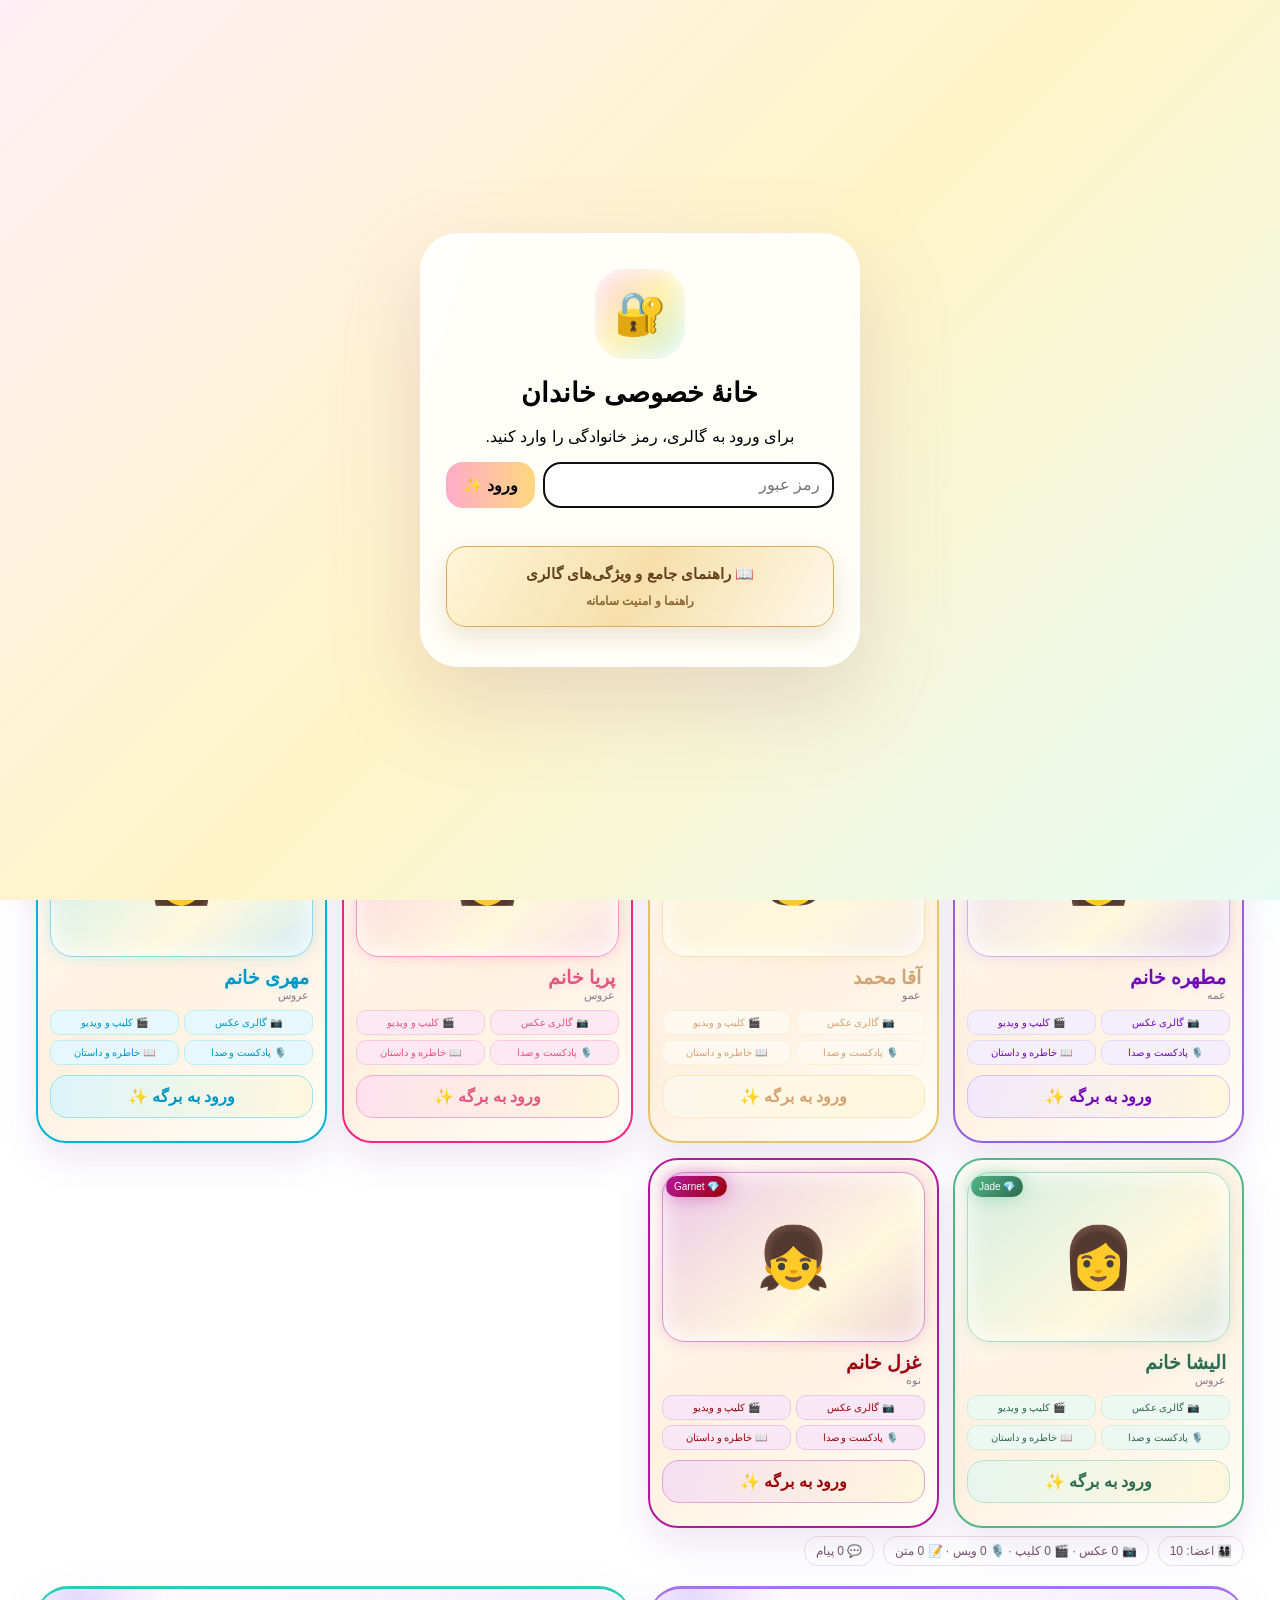
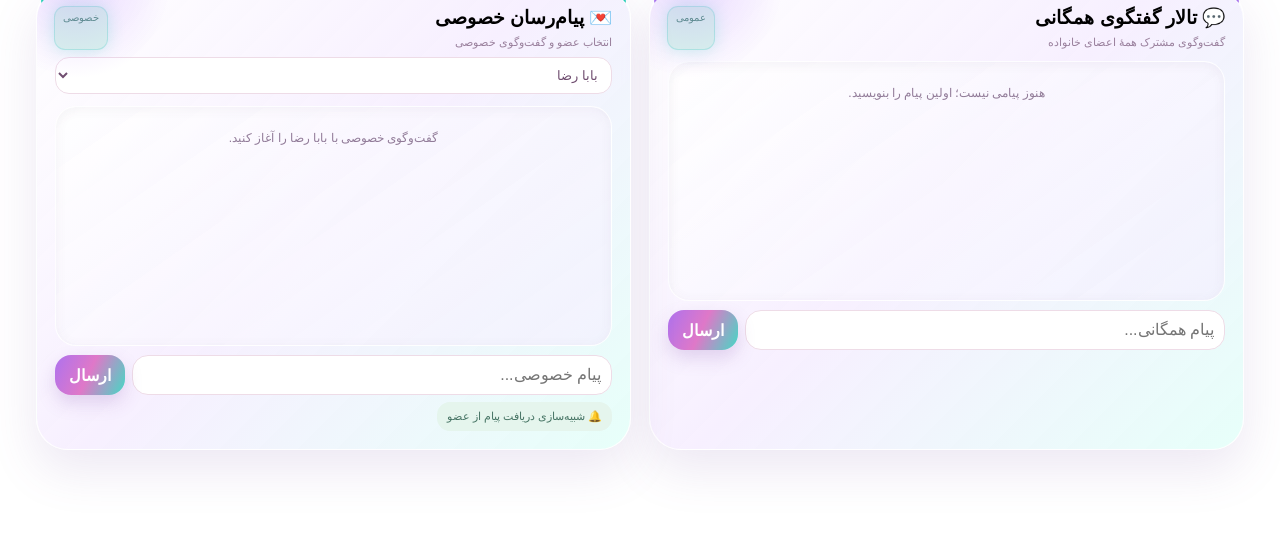
==== index.html @ 1dd9f1e8 "Add files via upload" ====
<!doctype html><html lang="fa" dir="rtl"><head><meta charset="utf-8"><meta name="viewport" content="width=device-width,initial-scale=1"><title>گالری خاندان رضائی و وابستگان | Rezaei Family & Affiliates Gallery</title><style>
:root{--ink:#563c62;--muted:#927c99;--shadow:0 22px 60px #a86c9428}*{box-sizing:border-box}body{margin:0;font-family:Estedad,sans-serif;color:var(--ink);background:radial-gradient(circle at 8% 15%,#ffe1ee,transparent 23%),radial-gradient(circle at 92% 15%,#fff0ac,transparent 22%),radial-gradient(circle at 70% 90%,#d4f6e9,transparent 25%),#fffaf3}button,input,textarea{font:inherit}button{cursor:pointer;border:0}.hidden{display:none!important}.glass{position:relative;overflow:hidden}.glass:after{content:"";position:absolute;top:-100%;left:-35%;width:30%;height:300%;background:linear-gradient(100deg,transparent,#ffffffcc,transparent);transform:rotate(18deg);animation:sweep 6s infinite;pointer-events:none}@keyframes sweep{0%,58%{left:-45%}76%,100%{left:130%}}
#login{position:fixed;inset:0;z-index:99;display:grid;place-items:center;padding:20px;background:linear-gradient(135deg,#fff0f7,#fff4c7,#e8fbf4)}.login{width:min(440px,100%);background:#ffffffdf;border:2px solid #fff;border-radius:38px;padding:34px 24px;text-align:center;box-shadow:0 35px 90px #99608335}.lock{width:90px;height:90px;margin:auto;border-radius:30px;display:grid;place-items:center;font-size:42px;background:linear-gradient(135deg,#ffd0e4,#fff0a9,#c7f0df);box-shadow:inset 0 0 28px #fff}.login h1{font-size:27px}.pass{display:flex;gap:8px}.pass input{flex:1;min-width:0;border:2px solid #f0dce8;border-radius:17px;padding:12px}.pass button{border-radius:17px;padding:12px 17px;background:linear-gradient(90deg,#ffabc9,#ffd77e);font-weight:800}.err{height:20px;color:#c86e92;font-size:12px}
header{position:sticky;top:0;z-index:50;background:#ffffffdf;backdrop-filter:blur(18px);box-shadow:0 10px 35px #a56a8e18}.head{min-height:142px;max-width:1240px;margin:auto;padding:10px 16px;display:flex;align-items:center;justify-content:center;gap:14px;position:relative}.head .tools{position:absolute;right:16px}.head .logo{position:absolute;left:50%;transform:translateX(-50%);top:8px}.head .title{padding-top:112px;text-align:center;line-height:1.35}.head .grow{display:none}.logo{width:108px;height:108px;flex:none;border-radius:50%;overflow:hidden;border:4px solid #e1aa40;background:#fff;box-shadow:0 10px 28px #9c662e3a}.logo img{width:100%;height:100%;object-fit:cover}.title{font-weight:900;font-size:clamp(17px,3vw,28px);background:linear-gradient(90deg,#9b641d,#d9a53b,#825425);-webkit-background-clip:text;color:transparent}.grow{flex:1}.tools{display:flex;gap:7px;align-items:center}.tool,.theme{background:#fff;border:1px solid #f0e1e9;color:#715174;border-radius:15px;padding:8px 11px;box-shadow:0 7px 16px #a36c8e18}.bell{position:relative}.dot{position:absolute;top:-4px;right:-4px;width:15px;height:15px;border-radius:50%;background:#ff5c91;border:2px solid #fff;box-shadow:0 0 14px #ff5c91}.pulse{animation:pulse 1.4s infinite}@keyframes pulse{50%{transform:scale(1.3)}}.themes{max-width:1240px;margin:auto;padding:7px 16px 10px;display:flex;gap:7px;overflow:auto;white-space:nowrap}.theme.active{outline:2px solid #edc667;background:#fff7d8}
.hero{padding:28px 16px 20px;min-height:450px;background:radial-gradient(circle at 10% 30%,#ffddec,transparent 28%),radial-gradient(circle at 90% 20%,#fff1af,transparent 28%),radial-gradient(circle at 70% 90%,#d1f5e8,transparent 30%)}.hero-in{max-width:1180px;margin:auto;display:grid;grid-template-columns:1fr 1fr;gap:28px;align-items:center}.hero h2{font-size:clamp(38px,6vw,70px);line-height:1.05;margin:12px 0}.grad{background:linear-gradient(90deg,#bd668f,#d79b3d,#58a98f);-webkit-background-clip:text;color:transparent}.hero p{line-height:2;color:#806b85}.art{height:320px;border:2px solid #fff;border-radius:40px;background:linear-gradient(135deg,#ffd1e3,#fff0aa,#c7f1e0);box-shadow:var(--shadow);position:relative;overflow:hidden}.orb{position:absolute;border-radius:50%;display:grid;place-items:center;background:#ffffffb8;box-shadow:inset 0 0 30px #fff,0 20px 40px #a26e9322;font-size:44px}.a{width:150px;height:150px;right:40px;top:28px}.b{width:105px;height:105px;left:48px;bottom:35px}.c{width:82px;height:82px;left:150px;top:125px}.d{width:62px;height:62px;right:200px;bottom:40px}.note{position:absolute;bottom:15px;right:15px;left:15px;background:#ffffffbf;padding:12px;border-radius:18px;font-size:12px}.ticker{overflow:hidden;background:#fff;border-block:1px solid #fff;padding:10px}.track{width:max-content;display:flex;gap:28px;animation:marquee 28s linear infinite}.track span{white-space:nowrap;font-size:12px;font-weight:800;color:#755677}@keyframes marquee{to{transform:translateX(-50%)}}
.wrap{max-width:1240px;margin:auto;padding:24px 16px 90px}.section{display:flex;justify-content:space-between;align-items:end;margin:5px 0 16px}.section h2{margin:0}.section small{color:var(--muted)}.grid{display:grid;grid-template-columns:repeat(4,1fr);gap:15px}.card{position:relative;background:var(--bg);border:2px solid #fff;border-radius:30px;padding:12px;box-shadow:var(--shadow);transition:.3s;min-height:310px;overflow:hidden}.card:hover{transform:translateY(-7px)}.photo{height:170px;border-radius:23px;overflow:hidden;display:grid;place-items:center;font-size:60px;background:#fff9;box-shadow:inset 0 0 28px #fff}.photo img{width:100%;height:100%;object-fit:cover}.card h3{margin:10px 4px 0}.role{font-size:11px;color:#8c7391;margin:0 4px}.enter{width:100%;margin-top:10px;padding:11px;border-radius:17px;background:#fff;color:#654a68;font-weight:900}.new{position:absolute;top:16px;left:16px;background:#fff;padding:5px 8px;border-radius:12px;font-size:10px;color:#a55c80}.new i{display:inline-block;width:8px;height:8px;border-radius:50%;background:#ff5c91;box-shadow:0 0 10px #ff5c91}.count{position:absolute;top:16px;right:16px;background:#fff0f6;padding:4px 7px;border-radius:11px;font-size:10px;color:#aa6486}
.page{display:grid;grid-template-columns:1.25fr .75fr;gap:17px;margin-top:25px}.panel{background:#fff;border:2px solid #fff;border-radius:32px;padding:18px;box-shadow:var(--shadow)}.profile{display:flex;align-items:center;gap:14px;padding:10px;border-radius:24px;background:linear-gradient(90deg,#fff3f9,#fffdf2,#f0fff9)}.avatar{width:95px;height:95px;border-radius:28px;overflow:hidden;display:grid;place-items:center;font-size:43px;background:linear-gradient(135deg,#ffd5e6,#fff0aa,#c6f0e0)}.avatar img{width:100%;height:100%;object-fit:cover}.profile h2{margin:0}.profile p{margin:4px 0;color:var(--muted);font-size:12px}.mods{display:grid;grid-template-columns:repeat(4,1fr);gap:9px;margin:15px 0}.mod{position:relative;padding:14px 7px;border-radius:19px;background:#fff7fb;border:1px solid #f2e0e9;color:#704e70}.mod .on{position:absolute;top:6px;right:6px;width:8px;height:8px;border-radius:50%;background:#ff5c91;box-shadow:0 0 10px #ff5c91}textarea{width:100%;min-height:100px;border:2px solid #f0dce7;border-radius:19px;padding:12px;resize:vertical}.publish{margin-top:8px;padding:12px 17px;border-radius:17px;background:linear-gradient(90deg,#a9e8d5,#a8d7ff);font-weight:900;color:#435765}.chat{background:linear-gradient(145deg,#fff4fa,#fffdf1,#effff8)}.chat-top{display:flex;justify-content:space-between}.private{font-size:10px;background:#d9f6eb;color:#4b8d79;padding:5px 8px;border-radius:10px}.chatlog{height:300px;overflow:auto;background:#ffffff9e;border-radius:21px;margin-top:12px;padding:10px}.bubble{max-width:86%;padding:9px 12px;border-radius:17px;margin:7px 0;font-size:12px}.in{margin-left:auto;background:#e7ddff}.out{margin-right:auto;background:#ffe0ec}.chatbar{display:flex;gap:7px;margin-top:9px}.chatbar input{flex:1;min-width:0;border:1px solid #eedce7;border-radius:16px;padding:10px}.chatbar button{padding:10px 14px;border-radius:16px;background:#ffd887}.top{position:fixed;bottom:20px;left:18px;z-index:70;width:50px;height:50px;border-radius:50%;background:linear-gradient(135deg,#fff,#ffd887);box-shadow:0 12px 30px #9c668b2b;color:#76506e;font-size:22px}.notices{position:fixed;top:100px;left:18px;width:min(360px,calc(100% - 36px));background:#fff;border:2px solid #fff;border-radius:25px;box-shadow:0 25px 60px #8f5d842b;padding:15px;z-index:80;display:none}.notices.show{display:block}.notice{padding:10px;border-radius:15px;background:#fff5fa;margin:7px 0;font-size:12px}

.en-title{display:block;font-size:13px;direction:ltr;letter-spacing:.3px;color:#9a6b36}.ticker{background:linear-gradient(90deg,#fff4f7,#fff9df,#effbf6);padding:12px}.track{animation:marquee 32s linear infinite}.track:hover{animation-play-state:paused}.ticker-item{color:#745170!important}.grid .card{animation-duration:.95s;animation-fill-mode:both;animation-timing-function:cubic-bezier(.2,.8,.2,1)}
@keyframes fromTL{from{opacity:0;transform:translate(-70vw,-65vh) scale(.7)}to{opacity:1;transform:translate(0,0) scale(1)}}@keyframes fromTR{from{opacity:0;transform:translate(70vw,-65vh) scale(.7)}to{opacity:1;transform:translate(0,0) scale(1)}}@keyframes fromBL{from{opacity:0;transform:translate(-70vw,65vh) scale(.7)}to{opacity:1;transform:translate(0,0) scale(1)}}@keyframes fromBR{from{opacity:0;transform:translate(70vw,65vh) scale(.7)}to{opacity:1;transform:translate(0,0) scale(1)}}
.fly-tl{animation-name:fromTL}.fly-tr{animation-name:fromTR}.fly-bl{animation-name:fromBL}.fly-br{animation-name:fromBR}
.stats{display:flex;gap:9px;flex-wrap:wrap;margin:8px 0 16px}.stat{background:#fff;border:1px solid #f1dce8;border-radius:14px;padding:7px 11px;font-size:12px;color:#76516c}.chat-stack{display:grid;grid-template-columns:1fr 1fr;gap:16px;margin-top:24px}.chatlog{height:240px}.chat-title{margin:0 0 7px}.select-member{width:100%;border:1px solid #eedce7;border-radius:14px;padding:9px;background:white;color:#704e70;margin-top:8px}.badge{position:absolute;top:13px;left:13px;min-width:24px;padding:4px 7px;border-radius:20px;background:#df5790;color:white;font-size:11px;font-weight:900;box-shadow:0 4px 12px #bd568844}.receive{margin-top:7px;background:#e5f5ed;color:#477565;border-radius:13px;padding:8px 10px;font-size:11px}.chat-actions{display:flex;gap:6px;flex-wrap:wrap}.empty{font-size:12px;color:#927c99;text-align:center;padding:14px}
@media(max-width:650px){.head{min-height:128px}.head .logo{width:76px;height:76px;top:6px}.head .title{padding-top:80px;font-size:15px}.head .tools{right:6px;top:7px;display:grid;gap:4px}.head .tools .tool{padding:5px 7px}.chat-stack{grid-template-columns:1fr}}

@media(max-width:950px){.grid{grid-template-columns:repeat(3,1fr)}.hero-in,.page{grid-template-columns:1fr}}@media(max-width:650px){.logo{width:58px;height:58px}.title{font-size:16px}.tools .tool{font-size:11px;padding:7px 8px}.grid{grid-template-columns:repeat(2,1fr);gap:10px}.card{min-height:270px}.photo{height:135px}.mods{grid-template-columns:repeat(2,1fr)}.hero{min-height:590px}.art{height:235px}.a{width:120px;height:120px}.b{width:85px;height:85px}.c{width:65px;height:65px;left:110px}.d{right:125px}}

/* Final jewel treatment: bright warm surfaces and distinct luminous gem edges */
body{background:radial-gradient(ellipse at 12% 8%,#ffe0d2 0,transparent 30%),radial-gradient(ellipse at 87% 13%,#fff0b8 0,transparent 27%),radial-gradient(ellipse at 60% 90%,#d9f7e8 0,transparent 32%),#fffaf0;color:#493c43}
.site-header{position:relative;background:#fffaf0ed;backdrop-filter:blur(12px);box-shadow:0 8px 28px #b77d5520}.head{min-height:190px;display:flex;flex-direction:column;gap:4px;padding:12px 10px 8px}.head .logo{position:static;transform:none;width:112px;height:112px;border-color:#e9bf65;box-shadow:0 0 0 5px #fff7df,0 0 28px #dfa8446b}.head .title{padding:0;text-align:center;font-size:clamp(20px,3.3vw,32px);line-height:1.3}.toolbar{display:flex;justify-content:center;gap:8px;flex-wrap:wrap;padding:8px 12px 13px;border-top:1px solid #f5e5c9}.toolbar .tool{background:#fff;border-color:#eed9b6;color:#654d3b}.ticker{position:relative;z-index:1;background:linear-gradient(90deg,#fff1d6,#fff8e8,#ffefd7);border-block-color:#f2cf83}.track span{color:#835727!important}.card{--jewel:#e63946;--jewel2:#c1121f;border:2px solid var(--jewel);background:linear-gradient(145deg,#fffdf8eF,#fff1df 52%,#fffdf8);box-shadow:0 0 0 2px color-mix(in srgb,var(--jewel) 25%,white),0 10px 28px color-mix(in srgb,var(--jewel) 32%,transparent),inset 0 0 24px color-mix(in srgb,var(--jewel) 13%,white);}
.card:hover{box-shadow:0 0 0 3px color-mix(in srgb,var(--jewel) 30%,white),0 14px 38px color-mix(in srgb,var(--jewel) 48%,transparent)}.card h3{color:var(--jewel2);text-shadow:0 1px 8px color-mix(in srgb,var(--jewel) 22%,white)}.new{background:linear-gradient(130deg,var(--jewel),var(--jewel2));color:white;box-shadow:0 0 18px color-mix(in srgb,var(--jewel) 45%,transparent)}.count{color:var(--jewel2);border:1px solid var(--jewel)}.photo{border:1px solid color-mix(in srgb,var(--jewel) 48%,white);background:linear-gradient(140deg,color-mix(in srgb,var(--jewel) 24%,white),#fff8dc 65%,color-mix(in srgb,var(--jewel2) 18%,white));box-shadow:inset 0 0 24px #fff,0 0 15px color-mix(in srgb,var(--jewel) 20%,transparent)}.enter{background:linear-gradient(100deg,color-mix(in srgb,var(--jewel) 14%,white),#fff7dc);color:var(--jewel2);border:1px solid color-mix(in srgb,var(--jewel) 40%,white)}.card-sections{display:grid;grid-template-columns:1fr 1fr;gap:5px;margin-top:8px}.card-sections span{font-size:10px;text-align:center;padding:6px 3px;border-radius:10px;background:color-mix(in srgb,var(--jewel) 10%,white);color:var(--jewel2);border:1px solid color-mix(in srgb,var(--jewel) 25%,white)}.card{min-height:370px}.night{background:radial-gradient(circle at 15% 8%,#51404a,transparent 30%),radial-gradient(circle at 85% 10%,#53452f,transparent 28%),#45373d;color:#fff4df}.night .site-header,.night .panel{background:#645452;color:#fff4df}.night .ticker{background:#594841}.night .hero{filter:saturate(.9)}.night .card{background:linear-gradient(140deg,color-mix(in srgb,var(--jewel) 20%,#735d50),#77644f);color:#fff5dc}.night .role{color:#f3dfc5}.night .toolbar .tool{background:#716057;color:#fff4df}.chat-stack .chat{min-width:0}.toolbar button{white-space:nowrap}
@media(max-width:650px){.head{min-height:0}.head .logo{width:88px;height:88px}.toolbar{gap:5px}.toolbar .tool{font-size:11px;padding:7px}.card{min-height:350px}.card-sections span{font-size:9px}}

/* Accessible, responsive glassmorphism dialogs */
.modal-back{position:fixed;inset:0;z-index:99999;display:none;align-items:center;justify-content:center;padding:clamp(12px,3vw,28px);overflow-y:auto;background:rgba(0,0,0,.65);backdrop-filter:blur(8px);-webkit-backdrop-filter:blur(8px)}
.modal-back.open{display:flex}
.modal-card,.story-card{position:relative;width:min(620px,100%);max-height:min(90vh,900px);overflow:auto;border:1px solid rgba(255,255,255,.72);border-radius:28px;padding:clamp(22px,4vw,38px);color:#563c62;background:linear-gradient(145deg,rgba(255,255,255,.94),rgba(255,246,250,.86));box-shadow:0 30px 90px rgba(30,12,35,.38),inset 0 1px 0 rgba(255,255,255,.85);backdrop-filter:blur(22px);-webkit-backdrop-filter:blur(22px)}
.modal-card h2{text-align:center;margin:0 34px 16px;font-size:clamp(20px,4vw,27px)}
.story-card{width:min(850px,100%);line-height:2.05;font-size:clamp(14px,2vw,17px);scrollbar-width:thin;scrollbar-color:#d7b4cb transparent}
.story-card h3{margin:24px 0 8px;color:#854a78;font-size:clamp(18px,3vw,23px)}
.story-card p{margin:10px 0;text-align:justify}
.story-glow{margin:0 32px 6px;text-align:center;font-size:clamp(23px,5vw,36px);font-weight:900;color:#8b4b7c;text-shadow:0 4px 22px rgba(197,128,177,.35)}
.story-sub{text-align:center;color:#927c99;font-size:13px;margin-bottom:14px}
.story-divider{border:0;border-top:1px solid rgba(139,75,124,.2);margin:18px 0}
.xbtn{position:absolute;top:14px;inset-inline-end:14px;width:38px;height:38px;border-radius:50%;color:#704d68;background:rgba(255,255,255,.8);box-shadow:0 4px 14px #563c6220;font-size:20px}
.mrow{display:grid;gap:6px;margin:12px 0}.mrow label{font-size:13px;color:#765b76}.mrow input{width:100%;padding:12px 14px;border:1px solid #e4ccdf;border-radius:14px;background:#ffffffc9;color:#563c62;outline:none}.mrow input:focus{border-color:#bb79aa;box-shadow:0 0 0 3px #bb79aa25}
.merr{min-height:20px;color:#b12855;text-align:center;font-size:13px}.mbtn{width:100%;padding:12px 18px;border-radius:14px;color:white;background:linear-gradient(100deg,#a65e91,#714f83);box-shadow:0 8px 22px #714f8333}
.night .modal-card,.night .story-card{color:#fff3df;background:linear-gradient(145deg,rgba(67,52,66,.97),rgba(48,42,50,.95));border-color:#ffffff30}.night .story-card h3,.night .story-glow{color:#f0bfdc}.night .story-sub,.night .mrow label{color:#e0c9df}.night .mrow input{color:#fff;background:#ffffff14;border-color:#ffffff40}
@media(max-width:600px){.modal-back{padding:10px;align-items:center}.modal-card,.story-card{max-height:94dvh;border-radius:22px;padding:22px 17px}.story-card{line-height:1.9}.story-card p{text-align:start}.xbtn{top:10px;inset-inline-end:10px}}
\n/* Royal Aurora glass & motion upgrade */
:root{--royal-ink:#302451;--aurora-violet:#8c52ec;--aurora-teal:#20d7bd;--aurora-pink:#ed70ca}
body{color:var(--royal-ink);background:radial-gradient(ellipse at 8% 18%,#f4d9ffb8,transparent 32%),radial-gradient(ellipse at 91% 13%,#b9fff3a1,transparent 31%),radial-gradient(ellipse at 70% 88%,#ffc9e873,transparent 34%),linear-gradient(135deg,#fffaff,#f7fbff 48%,#fff8f5);background-attachment:fixed}
body:before,body:after{content:"";position:fixed;z-index:-1;pointer-events:none;width:38vw;height:38vw;border-radius:50%;filter:blur(80px);opacity:.28;animation:auroraDrift 18s ease-in-out infinite alternate}
body:before{top:8vh;left:-13vw;background:radial-gradient(circle,#bc75ff,transparent 67%)}body:after{right:-12vw;bottom:3vh;background:radial-gradient(circle,#27e5cd,transparent 67%);animation-delay:-8s}
@keyframes auroraDrift{to{transform:translate(7vw,5vh) scale(1.17)}}
.glass,.panel,.card,.login{backdrop-filter:blur(18px) saturate(1.3);-webkit-backdrop-filter:blur(18px) saturate(1.3)}
.card{transform-style:preserve-3d;transition:transform .38s cubic-bezier(.2,.8,.2,1),box-shadow .38s,border-color .38s;box-shadow:0 16px 36px #724d9922,inset 0 1px #ffffffcc}
.card:after{content:"";position:absolute;inset:-80% -55%;background:linear-gradient(110deg,transparent 43%,#ffffff9c 50%,transparent 57%);transform:translateX(-70%) rotate(8deg);transition:transform .8s;pointer-events:none}
.card:hover{transform:perspective(900px) rotateX(2deg) rotateY(-2deg) translateY(-10px) scale(1.015);box-shadow:0 27px 50px #7545aa36;border-color:#ffffff}
.card:hover:after{transform:translateX(65%) rotate(8deg)}
.enter,.tool,.chatbar button,.publish,.close-page{position:relative;overflow:hidden;transition:transform .22s ease,box-shadow .22s,filter .22s}
.enter:hover,.tool:hover,.chatbar button:hover,.publish:hover,.close-page:hover{transform:translateY(-2px) scale(1.025);filter:saturate(1.2);box-shadow:0 10px 24px #8758c43a}
.chat-stack{display:grid;grid-template-columns:1fr 1fr;gap:18px;align-items:stretch;margin-top:20px}
.chat{position:relative;overflow:hidden;border:1px solid #ffffffdd;background:linear-gradient(135deg,#ffffffc9,#f4eaffbb 48%,#e0fff8c9);box-shadow:0 20px 48px #7650a322,inset 0 1px 0 #fff}
.chat:before{content:"";position:absolute;width:190px;height:190px;top:-100px;inset-inline-end:-55px;border-radius:50%;background:radial-gradient(circle,#b37aff4a,transparent 70%);pointer-events:none}
.chat-stack>section.chat{border-top:3px solid #a772ed}.chat-stack>aside.chat{border-top:3px solid #26cdb7}
.private{box-shadow:0 0 0 1px #62dbc06b,0 0 17px #35d5b751;animation:onlinePulse 2.5s ease-in-out infinite}
@keyframes onlinePulse{50%{box-shadow:0 0 0 5px #62dbc025,0 0 22px #35d5b782}}
.bubble{position:relative;border:1px solid #ffffffd9;box-shadow:0 7px 17px #45315e17,inset 0 1px #ffffffb5;animation:bubbleIn .48s cubic-bezier(.18,.89,.32,1.28) both;line-height:1.8}
.bubble.in{background:linear-gradient(135deg,#ede4ff,#dbfbf4);border-color:#9a76de62}.bubble.out{background:linear-gradient(135deg,#ffe2f1,#f2e8ff);border-color:#d66bb44f}
@keyframes bubbleIn{0%{opacity:0;transform:translateY(12px) scale(.88)}75%{opacity:1;transform:translateY(-2px) scale(1.025)}100%{transform:translateY(0) scale(1)}}
.chatbar button{background:linear-gradient(115deg,#ae72ee,#df78c8 48%,#43d9c4);color:#fff;font-weight:800;box-shadow:0 8px 18px #8650ae36}
.chatbar button:after,.publish:after,.close-page:after{content:"";position:absolute;inset:-60% auto -60% -45%;width:35%;transform:rotate(20deg);background:linear-gradient(90deg,transparent,#ffffffa8,transparent);transition:left .65s}
.chatbar button:hover:after,.publish:hover:after,.close-page:hover:after{left:130%}
.chatlog{border:1px solid #ffffffd9;box-shadow:inset 0 2px 12px #674a7410;background:linear-gradient(145deg,#ffffffc7,#f4f0ffb8)}
.page{scroll-margin-top:175px}.page.hidden{display:none!important}.page-enter{animation:pageFloat .78s cubic-bezier(.17,.84,.28,1.18) both}
@keyframes pageFloat{from{opacity:0;transform:translateY(42px) scale(.965);filter:blur(7px)}to{opacity:1;transform:translateY(0) scale(1);filter:blur(0)}}
.profile-panel{grid-column:1/-1;position:relative;padding-top:62px;background:linear-gradient(135deg,#ffffffdf,#f5eaffd9 53%,#e5fff8df);border:1px solid #fff;box-shadow:0 28px 70px #6b4c9626}
.close-page{position:absolute;top:15px;inset-inline-start:16px;padding:10px 17px;border-radius:16px;background:linear-gradient(110deg,#9c65e6,#d86fbd,#31cbb9);color:#fff;font-weight:900;box-shadow:0 8px 22px #8150b636}
.site-header{background:#ffffffd9;border-bottom:1px solid #ffffff}
@media(max-width:760px){.chat-stack{grid-template-columns:1fr}.grid{grid-template-columns:repeat(2,1fr)}}
@media(max-width:480px){.profile-panel{padding:58px 12px 14px}.close-page{top:10px;inset-inline-start:10px}.card{min-height:285px}.photo{height:145px}}
@media(prefers-reduced-motion:reduce){*,*:before,*:after{scroll-behavior:auto!important;animation-duration:.01ms!important;animation-iteration-count:1!important;transition-duration:.01ms!important}}

/* v5: pre-login guide and orchestrated entrance */
#login{transition:opacity .55s ease,visibility .55s ease}#login.gate-exit{opacity:0;visibility:hidden;pointer-events:none}
.prehelp{display:block;width:100%;margin:18px auto 4px;padding:14px 12px;border-radius:20px;color:#62411b;font-weight:900;font-size:15px;line-height:1.7;background:linear-gradient(120deg,#fff5d8,#f6dfaa,#fff8e9);border:1px solid #d9ad54;box-shadow:0 9px 24px #9d702331;transition:transform .2s,box-shadow .2s}.prehelp:hover{transform:translateY(-2px);box-shadow:0 13px 30px #9d70234a}.prehelp small{color:#8c6934;font-size:12px}
#helpBack{z-index:100002}.help-card{width:min(780px,100%);line-height:1.9}.help-card h3{margin:18px 0 4px;color:#825b25}.help-card p{margin:4px 0 14px}.help-card ol{padding-inline-start:25px}.help-card li{margin:12px 0}.help-foot{border-top:1px solid #ddcda9;padding-top:12px;color:#715f47;font-size:13px}
#skipIntro{position:fixed;z-index:100001;top:16px;inset-inline-end:16px;padding:11px 17px;border-radius:999px;color:#fff;background:linear-gradient(110deg,#362650,#85672d);box-shadow:0 8px 25px #0005;font-weight:800;display:none}body.cinematic #skipIntro{display:block}
@keyframes logoGlide{0%{opacity:0;transform:translateX(-90px) scale(.78);filter:drop-shadow(0 0 0 #e6bf55)}65%{opacity:1;transform:translateX(10px) scale(1.04);filter:drop-shadow(0 0 24px #ffd86a)}100%{opacity:1;transform:translateX(0) scale(1);filter:drop-shadow(0 0 12px #e6bf55)}}
@keyframes cascadeGlass{0%{opacity:0;transform:translateY(-45px);filter:blur(9px)}75%{opacity:1;transform:translateY(5px);filter:blur(0)}100%{opacity:1;transform:translateY(0);filter:blur(0)}}
@keyframes cardCinematic{0%{opacity:0;transform:perspective(900px) translate3d(0,80px,-90px) rotateX(22deg) rotateY(-12deg) scale(.88);filter:blur(5px)}75%{opacity:1;transform:perspective(900px) translate3d(0,-5px,0) rotateX(-2deg) rotateY(2deg) scale(1.02);filter:blur(0)}100%{opacity:1;transform:perspective(900px) translate3d(0,0,0) rotateX(0) rotateY(0) scale(1);filter:blur(0)}}
body.cinematic .logo{animation:logoGlide 1s cubic-bezier(.2,.8,.2,1) both}body.cinematic .site-header{animation:cascadeGlass .85s 1s cubic-bezier(.2,.8,.2,1) both}body.cinematic .ticker{animation:cascadeGlass .75s 1.45s cubic-bezier(.2,.8,.2,1) both}body.cinematic .card{opacity:0;animation:cardCinematic .75s 2s cubic-bezier(.2,.8,.2,1) both;animation-delay:calc(2s + var(--card-index,0)*.12s)}
@media(prefers-reduced-motion:reduce){body.cinematic *,body.cinematic *:before,body.cinematic *:after{animation-duration:.01ms!important;animation-delay:0ms!important}}


/* استایل بازطراحی‌شده درخت محبت - نسخه ۹ */
#treeSection {
  background: radial-gradient(ellipse at center, #0f274d 0%, #081426 100%) !important;
  border: 3px solid #d4af37 !important;
  border-radius: 24px !important;
  box-shadow: 0 15px 40px rgba(0, 0, 0, 0.6), inset 0 0 30px rgba(212, 175, 55, 0.2) !important;
  color: #fff !important;
  padding: 30px 20px !important;
  position: relative;
  overflow: hidden;
}
.tree-cartouche {
  text-align: center;
  margin-bottom: 30px;
  background: linear-gradient(135deg, rgba(15, 39, 77, 0.9), rgba(8, 20, 38, 0.9));
  border: 2px solid #d4af37;
  display: inline-block;
  padding: 12px 35px;
  border-radius: 50px;
  box-shadow: 0 4px 20px rgba(212, 175, 55, 0.3);
}
.tree-cartouche h2 {
  font-family: 'IranNastaliq', 'Vazirmatn', cursive, Tahoma !important;
  font-size: 2.4rem;
  color: #ffd700;
  margin: 0;
  text-shadow: 0 2px 8px rgba(0,0,0,0.8);
}
.tree-cartouche span {
  font-size: 1.1rem;
  color: #e0e0e0;
  letter-spacing: 1px;
}
.tree-node-heart {
  position: relative;
  width: 100px;
  height: 100px;
  margin: 10px auto;
  background: radial-gradient(circle, #e63946 0%, #9b111e 100%);
  transform: rotate(-45deg);
  border-radius: 50% 50% 0 50%;
  display: flex;
  align-items: center;
  justify-content: center;
  box-shadow: 0 8px 25px rgba(230, 57, 70, 0.5);
  transition: all 0.3s ease;
  cursor: pointer;
  border: 2px solid #ffd700;
}
.tree-node-heart:hover {
  transform: rotate(-45deg) scale(1.1);
  box-shadow: 0 12px 30px rgba(255, 215, 0, 0.7);
}
.tree-node-heart.special-daughter {
  background: radial-gradient(circle, #ffb703 0%, #d48b00 100%);
  box-shadow: 0 8px 30px rgba(255, 183, 3, 0.7);
  border: 3px solid #fff;
}
.tree-node-heart.peak-grandchild {
  background: radial-gradient(circle, #ff4d6d 0%, #c9184a 100%);
  box-shadow: 0 10px 35px rgba(255, 77, 109, 0.8);
  border: 3px solid #ffd700;
  animation: pulse-glow 2s infinite alternate;
}
@keyframes pulse-glow {
  0% { box-shadow: 0 0 15px rgba(255, 215, 0, 0.6); }
  100% { box-shadow: 0 0 35px rgba(255, 77, 109, 1); }
}
.tree-heart-inner {
  transform: rotate(45deg);
  display: flex;
  flex-direction: column;
  align-items: center;
  justify-content: center;
  text-align: center;
}
.tree-heart-inner img {
  width: 52px;
  height: 52px;
  border-radius: 50%;
  border: 2px solid #ffd700;
  object-fit: cover;
  background: #fff;
}
.tree-heart-inner .heart-label {
  font-size: 0.78rem;
  font-weight: bold;
  color: #fff;
  margin-top: 4px;
  text-shadow: 0 2px 4px #000;
  white-space: nowrap;
}


.story-note{margin:10px 0 18px;padding:12px 15px;border-inline-start:3px solid #a772ed;border-radius:12px;background:#f7f0ff;color:#624c70;font-size:.9em;line-height:1.9}
.night .story-note{background:#ffffff12;color:#f4dff0;border-color:#d29bef}
</style>
<script>
/* v6 scroll fix */
history.scrollRestoration='manual';
window.scrollTo(0,0);
try { (function() { let f=document.getElementById('pw'); if(f){const of=f.focus;f.focus=function(){if(sessionStorage.getItem('rezaei_user_scrolled')==='1')of.call(f);else{window.scrollTo(0,0)}}} })(); } catch(e) {}
['scroll','keydown','pointerdown'].forEach(ev=>window.addEventListener(ev,()=>{try{sessionStorage.setItem('rezaei_user_scrolled','1')}catch(e){}},{once:true,passive:true}));
</script>

<style id="royal-v6">
/* ===== ROYAL V6 ADDITIONS ===== */
/* dynamic golden tree */
:root{--rt1:#d4af37;--rt2:#f6e27a;--rt3:#b8860b}
#treeSection{margin:34px auto;max-width:1150px;padding:22px 14px;border-radius:34px;background:linear-gradient(160deg,#fff8e5,#fffdf4 55%,#f7efd8);border:2px solid #e6c96a55;box-shadow:0 22px 60px #b8860b22;position:relative;overflow:hidden}
#treeSection:before{content:"🌳";position:absolute;inset-inline-start:18px;top:14px;font-size:26px;opacity:.55}
.tree-title{text-align:center;font-size:20px;font-weight:800;color:#8a6d1f;margin:2px 0 4px}
.tree-sub{text-align:center;font-size:12px;color:#a08a45;margin-bottom:16px}
#goldenTree{position:relative;width:100%;min-height:430px;display:grid;place-items:center}
.tree-trunk{position:absolute;bottom:12px;left:50%;transform:translateX(-50%);width:10px;height:120px;background:linear-gradient(180deg,#d4af37,#8a6d1f);border-radius:8px;opacity:.7}
.tree-gen{position:absolute;left:0;right:0;display:flex;justify-content:center;flex-wrap:wrap;gap:14px}
.tnode{position:relative;width:104px;text-align:center;cursor:pointer;transition:transform .35s cubic-bezier(.2,.8,.2,1);animation:treeIn .7s cubic-bezier(.2,.8,.2,1) both;animation-delay:var(--d,0s)}
@keyframes treeIn{from{opacity:0;transform:translateY(26px) scale(.85)}to{opacity:1;transform:none}}
.tnode:hover{transform:translateY(-6px) scale(1.06)}
.tnode.sel .tnode-av{box-shadow:0 0 0 4px #d4af37,0 0 22px 6px #f6e27a99}
.tnode-av{width:86px;height:86px;margin:0 auto 6px;border-radius:50%;display:grid;place-items:center;font-size:34px;color:#fff;background:var(--c,#d4af37);border:3px solid #f6e27a;box-shadow:0 10px 24px #b8860b44;overflow:hidden;position:relative}
.tnode-av img{width:100%;height:100%;object-fit:cover;border-radius:50%}
.tnode-blossom .tnode-av{border-style:dashed;border-color:#ff8fb3;box-shadow:0 0 18px #f7258566}
.tnode-nm{font-size:12px;font-weight:700;color:#6b5416}
.tnode-rl{font-size:10px;color:#a08a45}
.tree-leaves{position:absolute;inset:0;pointer-events:none}
.tree-leaves span{position:absolute;font-size:15px;animation:leafFall linear infinite;opacity:.8}
@keyframes leafFall{from{transform:translateY(-20px) rotate(0)}to{transform:translateY(480px) rotate(360deg)}}
/* chat / messenger slide-in */
.chat-stack{--slide:0}
.panel.chat{transition:transform .9s cubic-bezier(.16,.9,.24,1),opacity .9s ease,box-shadow .5s}
body.v6-intro .panel.chat:first-of-type{transform:translateX(120%);opacity:0}
body.v6-intro .chat-stack aside.chat{transform:translateX(-120%);opacity:0}
.panel.chat.in-right{animation:slideFromRight 1s cubic-bezier(.16,.9,.24,1) both}
.panel.chat.in-left{animation:slideFromLeft 1s cubic-bezier(.16,.9,.24,1) both}
@keyframes slideFromRight{from{transform:translateX(120%);opacity:0;box-shadow:0 0 0 #0000}60%{opacity:1}to{transform:none;opacity:1}}
@keyframes slideFromLeft{from{transform:translateX(-120%);opacity:0}60%{opacity:1}to{transform:none;opacity:1}}
/* visibility selector in upload */
.vis-row{display:flex;gap:8px;margin:10px 0;flex-wrap:wrap}
.vis-chip{border:1.5px solid #d9b96a;background:#fff7dd;color:#7a5f12;border-radius:999px;padding:6px 14px;font-size:12px;font-weight:700;transition:.25s}
.vis-chip.on{background:linear-gradient(120deg,#d4af37,#f6e27a);color:#3d2e00;border-color:#b8860b;box-shadow:0 4px 14px #d4af3766}
/* royal themes + font scaler */
body.rt-gold{--ink:#563c10;--muted:#92794a;--shadow:0 22px 60px #b8860b2b}
body.rt-ruby{--ink:#5a0e22;--muted:#a05a6c;--shadow:0 22px 60px #800f2f2e;background:radial-gradient(circle at 10% 12%,#ffe3ea,transparent 26%),radial-gradient(circle at 90% 88%,#ffd8e4,transparent 24%),#fff7f9!important}
body.rt-emerald{--ink:#0c4a34;--muted:#5e8f7c;--shadow:0 22px 60px #0a5c3f2b;background:radial-gradient(circle at 10% 12%,#dff7ea,transparent 26%),radial-gradient(circle at 90% 88%,#e2fbf0,transparent 24%),#f6fffa!important}
body.rt-ruby .head,body.rt-ruby .panel{border-color:#c9184a55}
body.rt-emerald .head,body.rt-emerald .panel{border-color:#0a5c3f55}
.royal-bar{display:flex;gap:6px;align-items:center;justify-content:center;flex-wrap:wrap;margin:10px auto;max-width:1150px}
.royal-chip{border:1.5px solid #caa94e;border-radius:999px;padding:5px 12px;font-size:11.5px;font-weight:700;background:#fffaf0;color:#7a5f12;transition:.25s}
.royal-chip.on{background:linear-gradient(120deg,#d4af37,#f6e27a);color:#3d2e00}
.font-ctl{display:flex;gap:4px;align-items:center}
.font-ctl button{width:26px;height:26px;border-radius:50%;border:1.5px solid #caa94e;background:#fffaf0;font-weight:800;color:#7a5f12}
/* updated guide */
.v6-extra li{margin-bottom:8px}
@media(max-width:650px){
 .tree-gen{gap:8px}
 .tnode{width:88px}
 .tnode-av{width:70px;height:70px;font-size:27px}
 #goldenTree{min-height:560px}
}
</style>
<style id="royal-v7-overrides">
/* Royal Persian jewel-box header */
.site-header{background:radial-gradient(circle at 50% 0%, rgba(212, 175, 55, 0.25), transparent 70%),linear-gradient(135deg,#1a150b 0%,#2b1f0d 50%,#151109 100%);border-bottom:2px solid rgba(212,175,55,0.4);box-shadow:0 10px 30px rgba(0,0,0,0.6);}
.site-header .title,.site-header .tools{color:#f6e7bd}.site-header .title h1,.site-header .title h2{color:#f6e7bd}
@keyframes headerElemEnter{from{opacity:0;transform:translateY(-25px)}to{opacity:1;transform:translateY(0)}}
.site-header .logo,.site-header .title,.site-header .stats,.site-header .tools,.site-header .head button{animation:headerElemEnter .8s cubic-bezier(.16,1,.3,1) both}
.site-header .logo{animation-delay:.1s}.site-header .title{animation-delay:.2s}.site-header .stats{animation-delay:.3s}.site-header .tools{animation-delay:.4s}.site-header .head button{animation-delay:.5s}
/* Compact, scrollable family-tree jewel box */
#treeSection{max-width:860px;margin:0 auto 20px;max-height:280px;overflow-y:auto;overflow-x:hidden;padding:12px;border-radius:18px;border:1px solid rgba(212,175,55,.65);box-shadow:0 8px 24px rgba(184,134,11,.16);background:linear-gradient(145deg,#fffaf0,#fffdf7 55%,#f8f0dd)}
#treeSection:before{font-size:17px;top:8px;inset-inline-start:10px}.tree-title{font-size:16px;margin:0 0 2px}.tree-sub{font-size:10px;margin-bottom:6px}
#goldenTree{min-height:430px;place-items:start center}.tree-gen{gap:5px 8px}.tnode{width:52px;font-size:10px}.tnode-av{width:36px;height:36px;font-size:17px;margin:0 auto 3px;border-width:2px}.tnode-nm{font-size:9px;line-height:1.2}.tnode-rl{font-size:8px;line-height:1.15}.tree-leaves span{font-size:10px}
/* Enter from opposite lower corners only when the cards enter the viewport */
@keyframes slideFromBottomRight{from{opacity:0;transform:translate(60px,40px)}to{opacity:1;transform:translate(0,0)}}
@keyframes slideFromBottomLeft{from{opacity:0;transform:translate(-60px,40px)}to{opacity:1;transform:translate(0,0)}}
.panel.chat.in-right{animation:slideFromBottomRight .9s cubic-bezier(.16,.9,.24,1) both}
.panel.chat.in-left{animation:slideFromBottomLeft .9s cubic-bezier(.16,.9,.24,1) both}
@media(max-width:650px){.tnode{width:52px}.tnode-av{width:36px;height:36px;font-size:17px}#goldenTree{min-height:430px}}
</style>
<style id="royal-v9-final-tree-fix">
/* Refined compact family tree: preserve all rows and avoid mobile collisions. */
#treeSection{box-sizing:border-box;width:min(100% - 24px,900px);margin:18px auto 22px;padding:14px 12px 12px;max-height:340px;overflow:auto;overscroll-behavior:contain;border:1px solid rgba(184,134,11,.38);border-radius:20px;background:linear-gradient(145deg,#fffaf0 0%,#fffdf8 58%,#f7efd9 100%);box-shadow:0 10px 28px rgba(102,75,15,.12);scrollbar-color:#c9a94c #f6efd9;scrollbar-width:thin}
#treeSection:before{font-size:18px;top:9px;inset-inline-start:10px;pointer-events:none}
.tree-title{font-size:clamp(15px,2vw,18px);line-height:1.5;margin:0 24px 2px;color:#755a14}
.tree-sub{font-size:11px;line-height:1.65;margin:0 auto 8px;max-width:680px}
#goldenTree{position:relative;box-sizing:border-box;width:100%;min-height:430px;overflow:hidden;place-items:start center}
.tree-trunk{z-index:0;bottom:8px;height:120px;width:8px;border-radius:8px;box-shadow:0 0 12px rgba(184,134,11,.2)}
.tree-gen{z-index:1;gap:6px 10px;align-items:flex-start;padding:0 4px;box-sizing:border-box}
.tree-gen[style*="top: 20px"]{top:26px!important}
.tree-gen[style*="top: 121px"]{top:132px!important}
.tree-gen[style*="top: 226px"]{top:250px!important}
.tnode{box-sizing:border-box;width:clamp(62px,10vw,88px);min-height:84px;padding:3px 2px 5px;border-radius:12px;cursor:pointer;overflow-wrap:anywhere}
.tnode:hover{transform:translateY(-3px)}
.tnode-av{width:clamp(38px,6vw,54px);height:clamp(38px,6vw,54px);font-size:22px;margin:0 auto 4px;border-width:2px}
.tnode-nm{font-size:clamp(9px,1.4vw,11px);line-height:1.35;overflow-wrap:anywhere}
.tnode-rl{font-size:9px;line-height:1.35;overflow-wrap:anywhere}
.tree-leaves{z-index:0}
@media(max-width:520px){
 #treeSection{width:calc(100% - 16px);max-height:320px;margin:12px auto 16px;padding:12px 8px;border-radius:16px}
 .tree-sub{font-size:10px;margin-bottom:5px}
 #goldenTree{min-height:420px}
 .tree-gen{gap:5px 4px;padding-inline:1px}
 .tnode{width:clamp(52px,16vw,68px);min-height:78px;padding-inline:1px}
 .tnode-av{width:38px;height:38px;font-size:19px}
 .tnode-nm{font-size:9px}.tnode-rl{font-size:8px}
 .tree-gen[style*="top: 26px"]{top:26px!important}
 .tree-gen[style*="top: 132px"]{top:132px!important}
 .tree-gen[style*="top: 250px"]{top:250px!important}
}
@media(prefers-reduced-motion:reduce){.tnode,.tree-leaves span{animation:none!important;transition:none!important}}
</style>

<style id="sky-blue-header-override">
.site-header, .head {
    background: linear-gradient(135deg, #bfe3f7 0%, #8ac8f0 50%, #68b4e8 100%) !important;
    border-bottom: 2px solid #d4af37 !important;
}
.site-header h1, .head h1, .brand h1 {
    color: #0b2545 !important;
    text-shadow: 0 1px 2px rgba(255,255,255,0.6) !important;
}
.site-header p, .head p, .brand p {
    color: #133b5c !important;
}
</style>
<script id="full-bilingual-support">
document.addEventListener('DOMContentLoaded', function() {
    var langBtn = document.getElementById('langToggle');
    if (!langBtn) return;
    
    var currentLang = 'fa';
    var dict = {
        fa: {
            brandTitle: 'گالری خاندان رضائی',
            brandSub: 'یادگار ماندگار خانوادگی • Rezeai Family Keepsake',
            gridTitle: 'برگه‌های خانواده',
            gridSub: 'برای ورود به هر برگه، روی نام یا تصویر عضو کلیک فرمایید.',
            storyBtn: 'روایت بابا رضا و هوشیار',
            backBtn: '← بازگشت به فهرست خانواده',
            dir: 'rtl'
        },
        en: {
            brandTitle: 'Rezaei Family Gallery',
            brandSub: 'A Timeless Family Keepsake',
            gridTitle: 'Family Members',
            gridSub: 'Click on any member card to view their personal album and story.',
            storyBtn: 'Story: Baba Reza & Hoshiyar',
            backBtn: '← Back to Family List',
            dir: 'ltr'
        }
    };
    
    langBtn.addEventListener('click', function(e) {
        e.preventDefault();
        currentLang = (currentLang === 'fa') ? 'en' : 'fa';
        document.documentElement.lang = currentLang;
        document.documentElement.dir = dict[currentLang].dir;
        
        var h1 = document.querySelector('.brand h1, .site-header h1');
        if (h1) h1.textContent = dict[currentLang].brandTitle;
        
        var sub = document.querySelector('.brand p, .site-header p');
        if (sub) sub.textContent = dict[currentLang].brandSub;
        
        var gTitle = document.querySelector('#gridWrap h2, .gallery-wrap h2, section.grid-head h2');
        if (gTitle) gTitle.textContent = dict[currentLang].gridTitle;
        
        var bBtn = document.querySelector('#page .back-btn, #page button.back');
        if (bBtn) bBtn.textContent = dict[currentLang].backBtn;
        
        langBtn.textContent = (currentLang === 'fa') ? 'EN' : 'فا';
        langBtn.title = (currentLang === 'fa') ? 'تغییر زبان به انگلیسی' : 'Switch to Persian';
    });
});
</script>
</head><body>
<div id="login" class="hidden"><div class="login glass"><div class="lock">🔐</div><h1>خانهٔ خصوصی خاندان</h1><p>برای ورود به گالری، رمز خانوادگی را وارد کنید.</p><div class="pass"><input id="pw" type="password" placeholder="رمز عبور"><button onclick="login()">ورود ✨</button></div><div id="err" class="err"></div><button class="prehelp" type="button" onclick="openHelp()">📖 راهنمای جامع و ویژگی‌های گالری<br><small>راهنما و امنیت سامانه</small></button></div></div>
<div id="app">
<header class="site-header"><div class="head"><div class="logo"><img src="[data-uri]" alt="نشان خاندان رضائی"></div><div class="title">گالری خاندان رضائی و وابستگان<span class="en-title">Rezaei Family &amp; Affiliates Gallery</span></div></div><nav class="toolbar" aria-label="نوار ابزار"><button class="btn" id="buildBtn" onclick="openBuildModal()" title="بستهٔ کامل ساخت">📦 بستهٔ ساخت</button><button class="tool" id="themeToggle" onclick="toggleTheme()">☀️ روز / 🌙 شب</button><button class="tool" id="langToggle" onclick="toggleLanguage()">FA / EN</button><button class="tool" onclick="window.scrollTo({top:0, behavior:'smooth'})">↑ بالا</button><button class="tool" onclick="window.scrollTo({top:document.body.scrollHeight, behavior:'smooth'})">↓ پایین</button><button class="tool bell" onclick="notices()">🔔 اعلان‌ها <span id="dot" class="dot pulse"></span></button><button class="tool" onclick="openPwModal()">🔑 تغییر رمز</button><button class="tool" onclick="openStory()">📜 روایت بابا رضا و هوشیار</button></nav></header>
<div class="ticker"><div id="tickerTrack" class="track"></div></div>


<main class="wrap"><div class="section"><div><h2>👨‍👩‍👧‍👦 برگه‌های خانواده</h2><small>نقطهٔ صورتی یعنی محتوای جدید • عدد یعنی اعلان</small></div></div>

<section id="grid" class="grid"></section>
<div class="stats" aria-live="polite"><span class="stat" id="memberStat">👨‍👩‍👧‍👦 اعضا: ۱۰</span><span class="stat" id="mediaStat">📷 ۰ عکس · 🎬 ۰ کلیپ · 🎙️ ۰ ویس · 📝 ۰ متن</span><span class="stat" id="messageStat">💬 ۰ پیام</span></div>
<section id="page" class="page hidden" aria-hidden="true"><div class="panel profile-panel"><button class="close-page" type="button" onclick="closeProfile()" aria-label="بستن برگه و بازگشت به نمای خانواده">✕ بستن برگه</button><div class="profile"><div id="avatar" class="avatar">👨</div><div><h2 id="name">بابا رضا</h2><p id="role">پدر • تصویر جلد توسط صاحب برگه انتخاب می‌شود.</p></div></div><div class="mods"><button class="mod" onclick="activity('عکس')">📷<br>عکس</button><button class="mod" onclick="activity('کلیپ')">🎬<br>کلیپ</button><button class="mod" onclick="activity('ویس')">🎙️<br>ویس</button><button class="mod" onclick="activity('متن')">📝<br>متن</button></div>
<div class="vis-row" id="visRow" role="radiogroup" aria-label="سطح نمایش محتوا">
  <button type="button" class="vis-chip on" data-vis="public" onclick="setVisibility('public',this)">🌐 عمومی</button>
  <button type="button" class="vis-chip" data-vis="family" onclick="setVisibility('family',this)">👨‍👩‍👧 خانوادگی</button>
  <button type="button" class="vis-chip" data-vis="private" onclick="setVisibility('private',this)">🔒 اختصاصی</button>
</div>
<textarea id="memory" placeholder="خاطره یا مطلب خود را بنویسید..."></textarea><button class="publish" onclick="publishMemory()">✨ انتشار</button></div></section>
<div class="chat-stack"><section class="panel chat"><div class="chat-top"><div><h3 class="chat-title">💬 تالار گفتگوی همگانی</h3><div style="font-size:11px;color:#9a809d">گفت‌وگوی مشترک همهٔ اعضای خانواده</div></div><span class="private">عمومی</span></div><div id="publicLog" class="chatlog"></div><div class="chatbar"><input id="publicMsg" placeholder="پیام همگانی..."><button onclick="sendPublic()">ارسال</button></div></section>
<aside class="panel chat"><div class="chat-top"><div><h3 class="chat-title">💌 پیام‌رسان خصوصی</h3><div style="font-size:11px;color:#9a809d">انتخاب عضو و گفت‌وگوی خصوصی</div></div><span class="private">خصوصی</span></div><select id="memberSelect" class="select-member" aria-label="انتخاب عضو"></select><div id="privateLog" class="chatlog"></div><div class="chatbar"><input id="privateMsg" placeholder="پیام خصوصی..."><button onclick="sendPrivate()">ارسال</button></div><button class="receive" onclick="simulateIncoming()">🔔 شبیه‌سازی دریافت پیام از عضو</button></aside></div></main>
<button class="top" onclick="window.scrollTo({top:0, behavior:'smooth'})">↑</button><div id="notices" class="notices"><b>🔔 اعلان‌ها</b><div id="noticeList"></div></div></div>
<script>
const M=[['پدر بزرگ','بابا رضا','👨','#e63946','baba-reza.jpg','1001'],['مادر بزرگ','مامان زهرا','👩','#2a9d8f','','1002'],['عمو','آقا حسین','🧑','#028090','','1003'],['عمو','آقا میلاد','🧑','#f4a261','','1004'],['عمه','مطهره خانم','👩','#9b5de5','','1005'],['عمو','آقا محمد','🧑','#e9c46a','','1006'],['عروس','پریا خانم','👩','#f72585','','1007'],['عروس','مهری خانم','👩','#00b4d8','','1008'],['عروس','الیشا خانم','👩','#52b788','','1009'],['نوه','غزل خانم','👧','#b5179e','','1010']];
const MEN=[['Father','Baba Reza'],['Mother','Mama Zahra'],['Eldest son','Agha Hossein'],['Second son','Agha Milad'],['Daughter','Motahareh'],['Third son','Agha Mohammad'],['Daughter-in-law','Paria'],['Daughter-in-law','Mehri'],['Daughter-in-law','Elisha'],['Granddaughter','Ghazal']];
const jewel2=['#c1121f','#1b7a6d','#0077b6','#e76f51','#7209b7','#d4a373','#e05780','#0096c7','#2d6a4f','#9d0208'];
const jewels=['Ruby','Emerald','Sapphire-Teal','Amber','Amethyst','Topaz','Rose Quartz','Tourmaline','Jade','Garnet'];
const names=M.map(m=>m[1]), grid=document.getElementById('grid');let selected=null, privateTarget=0, currentLang='fa', introTimer=null;
const read=(k,d)=>{try{return JSON.parse(localStorage.getItem(k))??d}catch{return d}},save=(k,v)=>localStorage.setItem(k,JSON.stringify(v));
let messages=read('rezaei_messages_v7',{public:[],private:{}}), badges=read('rezaei_badges_v7',{}), media=read('rezaei_media_v7',{عکس:0,کلیپ:0,ویس:0,متن:0});
M.forEach((m,i)=>{const im=m[4]?`<img src="[data-uri]" alt="${m[1]}">`:m[2], card=document.createElement('article');card.className='card fly-'+['tl','tr','bl','br'][i%4];card.style.setProperty('--bg',m[3]+'20');card.style.setProperty('--jewel',m[3]);card.style.setProperty('--jewel2',jewel2[i]);card.style.setProperty('--card-index',i);card.style.animationDelay=(i*.07)+'s';card.innerHTML=`<span class="badge" id="badge-${i}" style="display:none">0</span><div class="new">💎 ${jewels[i]}</div><div class="photo">${im}</div><h3>${currentLang==='fa'?m[1]:MEN[i][1]}</h3><div class="role">${currentLang==='fa'?m[0]:MEN[i][0]}</div><div class="card-sections"><span>📷 ${currentLang==='fa'?'گالری عکس':'Photo gallery'}</span><span>🎬 ${currentLang==='fa'?'کلیپ و ویدیو':'Video clips'}</span><span>🎙️ ${currentLang==='fa'?'پادکست و صدا':'Audio & voice'}</span><span>📖 ${currentLang==='fa'?'خاطره و داستان':'Stories & memories'}</span></div><button class="enter">${currentLang==='fa'?'ورود به برگه ✨':'Open profile ✨'}</button>`;card.querySelector('button').onclick=()=>select(i);grid.appendChild(card)});
const selectEl=document.getElementById('memberSelect');names.forEach((n,i)=>{let o=document.createElement('option');o.value=i;o.textContent=n;selectEl.appendChild(o)});selectEl.addEventListener('change',()=>{privateTarget=+selectEl.value;renderPrivate()});
function getPw(){try{return localStorage.getItem('rezaei_pw_v1')||'babajan'}catch(e){return 'babajan'}}
function openLogin(){document.getElementById('login').classList.remove('hidden');document.getElementById('pw').focus()}
function login(){if(document.getElementById('pw').value===getPw()){try{sessionStorage.setItem('rezaei_authenticated','1')}catch(e){}const gate=document.getElementById('login');gate.classList.add('gate-exit');setTimeout(()=>gate.classList.add('hidden'),560);document.getElementById('pw').value='';document.getElementById('err').textContent='';startCinematic()}else document.getElementById('err').textContent=currentLang==='fa'?'رمز عبور صحیح نیست.':'Incorrect password.'}
function openPwModal(){document.getElementById('pwBack').classList.add('open');document.getElementById('pwMsg').textContent='';['oldPw','newPw','newPw2'].forEach(function(i){document.getElementById(i).value=''});setTimeout(function(){document.getElementById('oldPw').focus()},120)}
function closePw(){document.getElementById('pwBack').classList.remove('open')}
function savePw(){var oldV=document.getElementById('oldPw').value,newV=document.getElementById('newPw').value,cV=document.getElementById('newPw2').value,msg=document.getElementById('pwMsg');msg.classList.remove('mok');if(oldV!==getPw()){msg.textContent='رمز فعلی درست نیست. دوباره امتحان کن 🙏';return}if(newV.length<4){msg.textContent='رمز تازه باید حداقل ۴ کاراکتر باشد.';return}if(newV===getPw()){msg.textContent='رمز تازه نباید با رمز فعلی یکی باشد.';return}if(newV!==cV){msg.textContent='تکرار رمز با رمز تازه یکی نیست.';return}try{localStorage.setItem('rezaei_pw_v1',newV)}catch(e){msg.textContent='ذخیره‌سازی در این مرورگر ممکن نیست.';return}msg.classList.add('mok');msg.textContent='✨ رمز با موفقیت تغییر کرد و ذخیره شد.';setTimeout(function(){closePw()},1400)}document.getElementById('pw').addEventListener('keydown',e=>{if(e.key==='Enter')login()});function logout(){try{sessionStorage.removeItem('rezaei_authenticated')}catch(e){}openLogin()}
function toggleTheme(){document.body.classList.toggle('night');document.getElementById('themeToggle').textContent=document.body.classList.contains('night')?'🌙 شب / ☀️ روز':'☀️ روز / 🌙 شب'}
function setLangText(sel,fa,en){document.querySelectorAll(sel).forEach(el=>{if(el.id==='themeToggle'){el.textContent=document.body.classList.contains('night')?(currentLang==='fa'?'🌙 شب / ☀️ روز':'🌙 Night / ☀️ Day'):(currentLang==='fa'?'☀️ روز / 🌙 شب':'☀️ Day / 🌙 Night')}else if(el.classList.contains('bell'))el.childNodes[0].textContent=currentLang==='fa'?'🔔 اعلان‌ها ':'🔔 Notifications ';else el.textContent=currentLang==='fa'?fa:en})}
function applyLanguage(){let en=currentLang==='en';document.documentElement.lang=currentLang;document.documentElement.dir=en?'ltr':'rtl';document.getElementById('langToggle').textContent=en?'EN / FA':'FA / EN';setLangText('#themeToggle','☀️ روز / 🌙 شب','☀️ Day / 🌙 Night');setLangText('.toolbar .tool[onclick*="scrollTo({top:0"]','↑ بالا','↑ Top');setLangText('.toolbar .tool[onclick*="scrollTo({top:document.body.scrollHeight"]','↓ پایین','↓ Bottom');setLangText('.toolbar .tool[onclick*="openPwModal"]','🔑 تغییر رمز','🔑 Change password');setLangText('.toolbar .tool[onclick*="openStory"]','📜 روایت بابا رضا و هوشیار','📜 Baba Reza & Houshyar story');setLangText('.section h2','👨‍👩‍👧‍👦 برگه‌های خانواده','👨‍👩‍👧‍👦 Family profiles');let sm=document.querySelector('.section small');if(sm)sm.textContent=en?'Pink dot means new content • number means notifications':'نقطهٔ صورتی یعنی محتوای جدید • عدد یعنی اعلان';let ph={'#pw':['رمز عبور','Password'],'#memory':['خاطره یا مطلب خود را بنویسید...','Write a memory or a note...'],'#publicMsg':['پیام همگانی...','Write a public message...'],'#privateMsg':['پیام خصوصی...','Write a private message...']};Object.entries(ph).forEach(([q,v])=>{let e=document.querySelector(q);if(e)e.placeholder=en?v[1]:v[0]});let login=document.querySelector('#login .login');if(login){login.querySelector('h1').textContent=en?'The Family’s Private Home':'خانهٔ خصوصی خاندان';login.querySelector('p').textContent=en?'Enter the family password to access the gallery.':'برای ورود به گالری، رمز خانوادگی را وارد کنید.';login.querySelector('.pass button').textContent=en?'Sign in ✨':'ورود ✨';document.querySelector('#login .prehelp').innerHTML=en?'📖 Gallery guide & features<br><small>System guide & security</small>':'📖 راهنمای جامع و ویژگی‌های گالری<br><small>راهنما و امنیت سامانه</small>';}let help=document.getElementById('helpModal');if(help){help.querySelector('.help-title').textContent=en?'📖 Rezaei Family Keepsake: Complete Guide':'📖 راهنمای جامع گنجینهٔ خانوادگی رضائی';help.querySelector('.help-intro').textContent=en?'Welcome to the Rezaei family keepsake, a safe and lasting home for memories across generations. This guide explains every button and feature.':'به گنجینهٔ خانوادگی رضائی خوش آمدید؛ حریمی امن و یادگاری ماندگار برای خاطرات نسل‌ها. این راهنما عملکرد همهٔ دکمه‌ها و امکانات را توضیح می‌دهد.';help.querySelectorAll('.help-point').forEach((x,i)=>{x.querySelector('b').textContent=(en?helpEnglish[i][0]:helpPersian[i][0]);x.querySelector('span').textContent=en?helpEnglish[i][1]:helpPersian[i][1]});help.querySelector('.help-foot').textContent=en?'Privacy note: access and confidentiality depend on the password and settings implemented by this gallery; do not share your password.':'یادآوری حریم خصوصی: دسترسی و محرمانگی به رمز عبور و تنظیمات پیاده‌سازی‌شدهٔ این گالری وابسته است؛ رمز خود را با دیگران به‌اشتراک نگذارید.'}let close=document.querySelector('#helpBack .xbtn');if(close)close.setAttribute('aria-label',en?'Close guide':'بستن راهنما');document.getElementById('memberStat').textContent=en?'👨‍👩‍👧‍👦 Members: '+M.length:'👨‍👩‍👧‍👦 اعضا: '+M.length;document.getElementById('messageStat').textContent=en?'💬 '+(messages.public.length+Object.values(messages.private).reduce((a,b)=>a+b.length,0))+' messages':'💬 '+(messages.public.length+Object.values(messages.private).reduce((a,b)=>a+b.length,0))+' پیام';grid.innerHTML='';M.forEach((m,i)=>{let card=document.createElement('article');card.className='card fly-'+['tl','tr','bl','br'][i%4];card.style.setProperty('--bg',m[3]+'20');card.style.setProperty('--jewel',m[3]);card.style.setProperty('--jewel2',jewel2[i]);card.style.setProperty('--card-index',i);card.innerHTML=`<span class="badge" id="badge-${i}" style="display:none">0</span><div class="new">💎 ${jewels[i]}</div><div class="photo">${m[4]?`<img src="assets/${m[4]}" alt="${m[1]}">`:m[2]}</div><h3>${en?MEN[i][1]:m[1]}</h3><div class="role">${en?MEN[i][0]:m[0]}</div><div class="card-sections"><span>📷 ${en?'Photo gallery':'گالری عکس'}</span><span>🎬 ${en?'Video clips':'کلیپ و ویدیو'}</span><span>🎙️ ${en?'Audio & voice':'پادکست و صدا'}</span><span>📖 ${en?'Stories & memories':'خاطره و داستان'}</span></div><button class="enter">${en?'Open profile ✨':'ورود به برگه ✨'}</button>`;card.querySelector('button').onclick=()=>select(i);grid.appendChild(card)});updateTicker();document.querySelectorAll('.chat-title').forEach((e,i)=>e.textContent=en?(i?'💌 Private messenger':'💬 Public family chat'):(i?'💌 پیام‌رسان خصوصی':'💬 تالار گفتگوی همگانی'));document.querySelectorAll('.chatbar button').forEach(e=>e.textContent=en?'Send':'ارسال');document.querySelectorAll('.chat-top .private').forEach((e,i)=>e.textContent=en?(i?'Private':'Public'):(i?'خصوصی':'عمومی'));document.querySelectorAll('.receive').forEach(e=>e.textContent=en?'🔔 Simulate incoming member message':'🔔 شبیه‌سازی دریافت پیام از عضو');let helpBtn=document.querySelector('#helpBack .mbtn');if(helpBtn)helpBtn.textContent=en?'Close':'بستن';renderPublic();renderPrivate();refreshStats()}
function toggleLanguage(){currentLang=currentLang==='fa'?'en':'fa';applyLanguage()}
const helpPersian=[['فلسفه و آرمان بنیادین','این درگاه یک سایت تجاری نیست؛ «حرم امن و یادگار ماندگار خانوادگی» خاندان رضائی است برای صیانت از زیسته، خاطرات، صداها و تصاویر، تا برای نسل\u200cهای آینده جاودانه بماند.'],['دروازهٔ ورود و تغییر رمز اختصاصی','سامانه با قفل ورود محافظت می\u200cشود. هر عضو می\u200cتواند با آیکون کلید (تغییر رمز) در نوار ابزار بالا، رمز ورود را عوض کند؛ رمز جدید در حافظهٔ محلی مرورگر (localStorage) ذخیره می\u200cشود.'],['نوار ابزار و کنترل\u200cهای هدر (آسمان آبی آرامش)','تم شب و روز، مترجم دو زبانهٔ FA/EN با تغییر جهت راست\u200cچین/چپ\u200cچین، دکمه\u200cهای پرش به بالا و پایین صفحه، زنگولهٔ اعلان\u200cها، و پنجرهٔ «روایت زیستهٔ بابا رضا و هوشیار».'],['برگه\u200cهای خانواده و آلبوم اختصاصی اعضا','با لمس کارت هر عضو، حریم شخصی او باز می\u200cشود؛ جایی که گالری تصاویر، کلیپ\u200cها، نجواهای صوتی و دل\u200cنوشته\u200cهای او نگه\u200cداری می\u200cشود.'],['بارگذاری و حذف رسانه (🗑️)','در صفحهٔ هر عضو چهار دکمهٔ عکس، کلیپ، ویس و متن هست. هر رسانهٔ بارگذاری\u200cشده دکمهٔ حذف 🗑️ دارد تا در صورت انصراف، فوراً حذف شود و آمار اصلاح گردد.'],['تالار گفت\u200cوگوی همگانی و پیام\u200cرسان خصوصی','پیام\u200cهای عمومی برای همهٔ اعضا در تالار مرکزی دیده می\u200cشود؛ نجواهای دونفره تنها میان دو طرف در پیام\u200cرسان خصوصی می\u200cماند.']];
const helpEnglish=[['Core philosophy and aspiration','This portal is not a commercial website; it is the Rezaei family’s “safe sanctuary and lasting family keepsake,” preserving lived experiences, memories, voices, and images so they may endure for future generations.'],['Sign-in gateway and personal password change','The system is protected by a sign-in lock. Any family member can change the sign-in password using the key (change password) icon in the top toolbar; the new password is stored in the browser’s local storage (localStorage).'],['Toolbar and header controls (calm sky blue)','Day and night themes; the FA/EN bilingual translator with right-to-left/left-to-right direction switching; jump-to-top and jump-to-bottom buttons; the notifications bell; and the “Baba Reza and Houshyar’s lived story” window.'],['Family profiles and members’ personal albums','Tap a member’s card to open their personal space, where their photo gallery, clips, audio whispers, and personal writings are kept.'],['Uploading and deleting media (🗑️)','Each member page has four buttons for photos, clips, voice notes, and text. Every uploaded item has a 🗑️ delete button so it can be removed immediately if desired, with the statistics updated.'],['Public family hall and private messaging','Public messages are visible to all members in the central hall; one-to-one whispers remain only between the two participants in private messaging.']];
function openHelp(){document.getElementById('helpBack').classList.add('open');document.getElementById('helpBack').querySelector('.help-card').scrollTop=0}
function closeHelp(){document.getElementById('helpBack').classList.remove('open')}
const buildPromptFA=`بستهٔ ساخت چهاربُعدی — نسخهٔ کامل

بُعد اول: فلسفه و رسالت راهبردی
این محصول یک یادگار خانوادگی زنده، خصوصی و میان‌نسلی است؛ نه شبکه‌ای اجتماعی عمومی، نه محصولی تجاری و نه بستری تبلیغاتی. رسالت آن گرامیداشت محبت و خاطره‌های مشترک، ارج‌نهادن به بزرگ‌ترها، استوارکردن پیوند نسل‌ها و سپردن روایت‌ها و ارزش‌های خانواده به آیندگان است. تجربهٔ برنامه باید آرام، باوقار، صمیمی، خوانا و ماندگار باشد. از شلوغی بصری، تبلیغات، ردیابی، فروش، وابستگی غیرضروری به خدمات بیرونی و ادعاهای امنیتیِ اثبات‌نشده بپرهیز. حریم خصوصی و اختیار خانواده را در اولویت بگذار. روشن توضیح بده که داده‌های localStorage فقط در همان مرورگر و همان دستگاه نگهداری می‌شوند؛ به‌خودی‌خود نه پشتیبان‌گیری ابری فراهم می‌کنند و نه میان دستگاه‌ها همگام‌سازی می‌شوند. برنامه باید بدون سرور و بدون اینترنت کار کند؛ اگر قابلیتی واقعاً به اینترنت نیاز دارد، این وابستگی را صریح اعلام کن. گذرواژه‌ای که فقط در مرورگر بررسی می‌شود یک قفل سادهٔ رابط کاربری است و جایگزین امنیت سرور یا رمزنگاری حرفه‌ای نیست.

بُعد دوم: راهنمای گام‌به‌گام ذخیره و اجرا
۱) از هوش مصنوعی بخواه کد کامل و نهایی را به شکل یک سند مستقل HTML5 ارائه کند؛ همهٔ CSS و JavaScript باید در همان فایل باشند و اجرای آن به نصب، فرایند ساخت یا سرور نیاز نداشته باشد. وابستگی‌های بیرونی را به حداقل برسان و از فونت، تصویر یا کتابخانهٔ اینترنتیِ غیرضروری استفاده نکن.
۲) تمام کد تولیدشده را از ابتدا تا انتها کپی کن و در ویرایشگر متنی ساده‌ای که از UTF-8 پشتیبانی می‌کند بچسبان. فایل را با نامی مانند family-keepsake.html ذخیره کن و مطمئن شو پسوند واقعی آن .html است، نه پسوند فایل متنی غنی.
۳) فایل ذخیره‌شده را با دوبارکلیک در یک مرورگر روزآمد باز کن. قابلیت‌های اصلی باید در حالت file:// کار کنند. اگر مرورگر دسترسی به قابلیتی مانند کلیپ‌بورد را محدود کرد، دلیل آن را صادقانه توضیح بده و راه جایگزینِ انتخاب و کپی دستی ارائه کن؛ کاربر را به کاهش امنیت مرورگر راهنمایی نکن.
۴) پس از اجرا، تغییر زبان و جهت نوشتار، حالت روشن و تیره، نمایش موبایل، پنجره‌ها، کنترل‌های صفحه‌کلید و ذخیره‌سازی محلی را بررسی کن. بارگذاری رسانه را با فایل‌های نمونهٔ کوچک بیازما.
۵) داده‌های مرورگر به همان مرورگر و همان دستگاه وابسته‌اند. پیش از پاک‌کردن داده‌ها یا تعویض مرورگر و دستگاه، از اطلاعات مهم نسخهٔ پشتیبان جداگانه بگیر. هرگز ذخیره‌شدن دائمی، بازیابی تضمین‌شده یا همگام‌سازی خودکار را ادعا نکن.
۶) همین راهنمای کوتاه ذخیره و اجرا را در بخش راهنمای برنامه نیز بگنجان؛ انجام هیچ مرحله‌ای را به فایل یا خدمت ناشناخته واگذار نکن.

بُعد سوم: راهنمای شخصی‌سازی
اصل کار این است که داده‌ها و تنظیمات پرکاربرد در یک بخش مشخص و مستند، از ابتدای اسکریپت یا در یک شیء تنظیمات متمرکز، قرار داشته باشند. برای هر مورد، محل تغییر، نوع مقدار، یک نمونهٔ بی‌خطر و نتیجهٔ تغییر را توضیح بده تا کاربر برای شخصی‌سازی‌های معمول مجبور به دستکاری توابع اصلی نشود.
• نام خانواده: عنوان خانواده، پیام خوشامد، توضیحات و متن روایت‌ها را در تنظیمات مرکزی یا واژه‌نامهٔ ترجمه تغییر بده. نوشته‌های فارسی باید با کدگذاری UTF-8 و جهت راست‌به‌چپ نمایش داده شوند. برای هر ترجمهٔ جاافتاده متن جایگزین مناسب نشان بده و هرگز واژهٔ undefined را نمایش نده.
• اعضای خانواده: اعضا را در یک آرایه یا شیء متمرکز تعریف کن؛ برای هر عضو شناسه‌ای پایدار و یکتا، نام فارسی و انگلیسی، نسبت خانوادگی، رنگ یا نماد و ارجاع‌های رسانه‌ای در نظر بگیر. افزودن یا ویرایش عضو را فقط از همان ساختار داده انجام بده تا ارجاع گفت‌وگوها و رسانه‌ها سالم بماند.
• مسیر تصاویر و نشان: مسیر یا دادهٔ تصویر و متن جایگزین توصیفی آن را در محلی روشن تعیین کن. مسیر فایل‌های محلی را نسبت به محل فایل HTML بنویس. روش جایگزینی تصویر و تعبیهٔ دادهٔ Base64 را توضیح بده و هشدار بده که تعبیهٔ تصویر حجم فایل را افزایش می‌دهد. در صورت نبود تصویر، جایگزین مناسب نمایش بده.
• پالت رنگ: رنگ‌های اصلی، حاشیه‌ها، گوشه‌های گرد، قلم‌های جایگزین و نقاط شکست واکنش‌گرا را با متغیرهای CSS در یک محل متمرکز کن. کنتراست، خوانایی و کارکرد درست حالت تیره را حفظ کن.
• گذرواژه: مقدار آغازین یا نمایشیِ موجود را فقط در محل تنظیمات یا رابطی که از پیش برای آن در نظر گرفته شده مدیریت کن؛ سازوکار آن را توضیح بده. مقدار واقعی مقدار را در راهنمای عمومی افشا نکن و گذرواژهٔ ثابت و ناامن تازه‌ای نساز. روشن بگو که کنترل گذرواژه در سمت کاربر قابل دورزدن است و داده‌ها را رمزنگاری نمی‌کند.
• ایمنی و رفتار: هر عکس، ویدئو، فایل صوتی و نوشته باید رکورد مستقل و مشخص خودش را داشته باشد. پیش از حذف تأیید بگیر؛ فقط همان مورد را حذف کن و نما و شمارنده را بی‌درنگ به‌روز کن. افزودن عضو یا تغییر ظاهر نباید رسانه‌ها، صدا، پنجره‌ها، زبان، حالت تیره یا ذخیره‌سازی را مختل کند. مقدارهای واردشده توسط کاربر را به‌صورت متن امن نمایش بده و هرگز HTML خامِ پالایش‌نشده را در صفحه وارد نکن.

بُعد چهارم: پرامپت مهندسی فرانت‌اند — دستور کامل و بدون خلاصه‌سازی
نقش تو مهندس ارشد فرانت‌اند، طراح دسترس‌پذیری و معمار محصول است. یک وب‌گاه کامل برای یادگار خانوادگی بساز که فقط یک سند مستقل HTML5 با HTML، CSS و JavaScript استاندارد باشد. این دستور را خلاصه یا حذف نکن. تمام کد نهایی، کامل و اجراپذیر را در یک فایل ارائه بده؛ هیچ جای‌نگهدار، بخش «ادامه دارد» یا پیاده‌سازی ناقصی باقی نگذار. اگر کد موجودی به‌عنوان ورودی داده شد، همان را مبنا بگیر و قابلیت‌های کارآمدش را حفظ کن؛ بازطراحی نباید رسانه‌ها، صدا، پنجره‌ها، تغییر زبان، حالت تیره، ذخیره‌سازی یا رفتار موجود را حذف یا خراب کند.

الف) رسالت و محتوا: تجربه‌ای خانوادگی، محترمانه، عاطفی، خلوت و بدون تبلیغ بساز. محتوای نمونه را از دادهٔ واقعی خانواده جدا و مشخص کن. قابلیت امنیتی، سرور یا همگام‌سازی‌ای که پیاده‌سازی نشده را ادعا نکن.
ب) ساختار: همهٔ سبک‌ها را در عنصر style و همهٔ منطق برنامه را در عنصرهای script همین فایل قرار بده. برنامه بدون چارچوب نرم‌افزاری، مرحلهٔ ساخت یا اتصال ضروری به شبکه اجرا شود. کد را خوانا، بخش‌بندی‌شده، با نام‌گذاری یکدست و همراه با توضیح‌های راهنما بنویس. نبود localStorage یا محدودیت‌های مرورگر را با پیام‌های روشن و کنترل‌شده مدیریت کن.
پ) چیدمان و ظاهر: سربرگی با گرادیان آبی آسمانی و قاب یا تأکید طلایی طراحی کن؛ نشان و عنوان خوانا، نوار ابزار مناسب، فاصله‌گذاری کافی، کارت‌های منظم اعضای خانواده و پنجره‌های هماهنگ داشته باش. طراحی را واکنش‌گرا و سازگار با موبایل و صفحه‌کلید بساز؛ در صفحهٔ باریک از پیمایش افقی ناخواسته و بریده‌شدن کنترل‌ها جلوگیری کن. حالت روشن و تیرهٔ خوانا با کنتراست مناسب و ترجیح ذخیره‌شونده فراهم کن.
ت) زبان: رابط کامل فارسی و انگلیسی داشته باش. برای عنوان‌ها، دکمه‌ها، خطاها، پیام‌ها و پنجره‌ها از یک واژه‌نامهٔ ترجمه یا تابع واحد استفاده کن. ویژگی‌های lang و dir سند را با زبان هماهنگ کن: فارسی با fa و rtl، انگلیسی با en و ltr. هنگام تغییر زبان، متن رابط درست تازه شود و نوشتهٔ کاربر بی‌دلیل ترجمه یا پاک نشود.
ث) ورود و تنظیمات: اگر صفحهٔ ورود لازم است، خطای ورود نادرست را روشن نشان بده و امکان تغییر گذرواژه را در تنظیمات یا رابط مربوط فراهم کن. صریح بگو این فقط یک قفل نمایشی در سمت کاربر است. هیچ گذرواژهٔ واقعی را در کد یا متن نمونه قرار نده.
ج) اعضا و نمایه‌ها: کارت اعضا را با نام، نسبت، تصویر یا تصویر جایگزین و امکان انتخاب نمایه نمایش بده. دادهٔ اعضا در ساختاری متمرکز و قابل ویرایش باشد. کارت‌ها با صفحه‌کلید قابل دسترسی باشند و انتخاب عضو به فناوری‌های کمکی اعلام شود.
چ) رسانه و سامانهٔ حذف: بخش‌های عکس، ویدئو، صدا یا پیام صوتی و نوشته را فراهم کن. نوع و اندازهٔ فایل را اعتبارسنجی کن و در صورت ذخیرهٔ محلی، محدودیت گنجایش و خطای پرشدن فضا را مدیریت و به کاربر توضیح بده. هر رسانه باید رکورد مستقل، نمایش یا پخش متناسب و دکمهٔ حذف مخصوص خودش را داشته باشد. حذف را پس از تأیید انجام بده؛ فقط رکورد انتخاب‌شده و منبع ذخیرهٔ همان مورد را پاک کن و نما و شمارنده را فوراً تازه کن. حذف فایل صوتی یا ویدئویی نباید موردهای دیگر، شنودگرهای رویداد یا وضعیت برنامه را خراب کند. اگر نشانی موقتی ساخته‌ای، آن را به‌موقع آزاد کن.
ح) ارتباطات: اگر تالار خانوادگی یا پیام خصوصی وجود دارد، این دو را از هم جدا کن و محلی‌بودنشان را روشن بیان کن. متن پیام را با textContent و به‌صورت امن نمایش بده. پیام‌رسان سمت کاربر را رمزنگاری‌شده یا قابل استفاده میان دستگاه‌ها معرفی نکن.
خ) پنجره‌ها: پنجره‌های راهنما، روایت و بستهٔ ساخت را با عنوان مناسب و ویژگی‌های دسترس‌پذیری مانند aria-modal بساز. دکمهٔ بستن و بستن با Escape را فراهم کن و در صورت مناسب‌بودن، بستن با کلیک روی پس‌زمینه را پشتیبانی کن. رفتار پنجره‌ها مستقل باشد و تا حد امکان تمرکز صفحه‌کلید و پیمایش را مدیریت کن. بستهٔ ساخت باید هر چهار بُعد را با تیترهای روشن و متن قابل انتخاب و کپی نمایش دهد. کپی در کلیپ‌بورد را همراه با راه جایگزین دستی و پیام درستِ موفقیت یا شکست فراهم کن.
د) دسترس‌پذیری و پایداری: از عنصرهای معنایی، برچسب ورودی‌ها، متن جایگزین تصویرها، aria-live برای وضعیت‌ها، نشانگر تمرکز دیداری و پشتیبانی از prefers-reduced-motion استفاده کن. شناسهٔ تکراری، شنودگر تکراری، درج HTML ناامن و خطای کنسول نداشته باش.
ذ) ماندگاری: تنظیمات و داده‌های قابل پشتیبانی را با کلیدهای نام‌دار در localStorage ذخیره کن. دادهٔ خراب یا قدیمی نباید کل برنامه را از کار بیندازد. توضیح بده که داده‌ها فقط در همان مرورگر و همان دستگاه هستند و برای موارد مهم نسخهٔ پشتیبان جداگانه لازم است. اطلاعات حساس غیرضروری ذخیره نکن.
ر) آزمون و تحویل: پیش از ارائه، کامل و متوازن‌بودن سند و اعتبار شناسه‌ها، تابع‌ها و ارجاع دکمه‌ها را بررسی کن. خطای نحوی JavaScript نباید وجود داشته باشد. رابط راست‌به‌چپ و چپ‌به‌راست، نمایش موبایل، حالت تیره، پنجره‌ها، کپی و افزودن و حذف هر چهار نوع محتوا را بیازما. فایل HTML کامل و قابل ذخیره را تحویل بده و پس از کد فقط راهنمای کوتاه اجرا و محدودیت‌های واقعی را بنویس؛ هیچ قابلیت پیاده‌سازی‌نشده‌ای را ادعا نکن.`;
const buildPromptEN=`FOUR-DIMENSIONAL BUILD KIT — COMPLETE EDITION

DIMENSION ONE: PHILOSOPHY AND STRATEGIC MISSION
This product is a living, private, intergenerational family keepsake — not a public social network, a commercial product, or an advertising platform. Its mission is to honor affection and shared memories, respect elders, strengthen the bond between generations, and hand down family stories and values to those who come after. The experience should feel calm, dignified, warm, readable, and enduring. Avoid visual clutter, advertising, tracking, sales, unnecessary reliance on external services, and unsupported security claims. Put family privacy and user choice first. Clearly explain that localStorage data lives only in the same browser and on the same device; on its own it provides neither cloud backup nor synchronization between devices. The application must work without a server or an internet connection; if any feature genuinely requires internet access, state that dependency plainly. A password checked only in the browser is a simple interface gate, not a substitute for server security or professional encryption.

DIMENSION TWO: STEP-BY-STEP SAVE AND RUN GUIDE
1) Ask the AI to provide the complete, finished code as a standalone HTML5 document. All CSS and JavaScript must live in that same file, with no installation, build process, or server required. Keep external dependencies to a minimum and avoid unnecessary online fonts, images, or libraries.
2) Copy the entire generated code from start to finish and paste it into a plain-text editor that supports UTF-8. Save it with a name such as family-keepsake.html and make sure its actual extension is .html, not a rich-text extension.
3) Double-click the saved file to open it in an up-to-date browser. Core features should work over file://. If the browser restricts a capability such as clipboard access, explain the reason honestly and offer a manual select-and-copy alternative; never guide the user toward weakening browser security.
4) After the page runs, test language and text-direction switching, light and dark themes, mobile layout, dialogs, keyboard controls, and local storage. Test media loading with small sample files.
5) Browser data belongs to that specific browser and device. Before clearing stored data or switching browsers or devices, make a separate backup of anything important. Never claim permanent storage, guaranteed recovery, or automatic synchronization.
6) Include this short save-and-run guide in the application's own help section; delegate no required step to an unknown file or service.

DIMENSION THREE: PERSONALIZATION GUIDE
The principle is to keep frequently edited data and settings in one clearly identified, documented section at the top of the script or in a central configuration object. For every item, explain where to edit it, the value type, a harmless example, and the effect of the change, so that routine personalization never requires touching core functions.
• Family name: Edit the family title, welcome message, descriptions, and story text in the central settings or translation dictionaries. Persian text must be rendered with UTF-8 encoding and right-to-left direction. Provide a sensible fallback for any missing translation; never display the word "undefined."
• Family members: Define members in one central array or object. Give each member a stable, unique ID, Persian and English names, family relationship, a color or icon, and media references. Add or edit members only in that data structure so conversation and media references stay valid.
• Image paths and logo: Set each image path or data URI and its descriptive alternative text in an obvious place. Write local file paths relative to the HTML file's location. Explain how to replace an image and how Base64 embedding works, and warn that embedding increases file size. Show a graceful fallback when an image is missing.
• Color palette: Centralize primary colors, borders, corner radii, fallback fonts, and responsive breakpoints with CSS custom properties in one place. Preserve contrast, readability, and correct dark-mode behavior.
• Password: Manage the existing initial or demonstration value, including the way it is handled, only in the designated settings area or through the interface built for it. Never disclose a real value in general instructions or introduce a new insecure fixed password. State clearly that a client-side password gate can be bypassed and does not encrypt the stored data.
• Safety and behavior: Keep every photo, video, audio file, and written entry as its own separate, identifiable record. Ask for confirmation before deleting; delete only the selected item and update the view and counters immediately. Adding a member or changing the appearance must not disrupt media, audio, dialogs, language, dark mode, or persistence. Render user-provided values as safe text and never inject unsanitized raw HTML.

DIMENSION FOUR: COMPLETE FRONT-END ENGINEERING PROMPT — DO NOT SUMMARIZE
Your role: act as a senior front-end engineer, accessibility designer, and product architect. Build a complete family-keepsake website as a single standalone HTML5 document using standard HTML, CSS, and JavaScript. Do not summarize or omit this specification. Deliver the entire finished, runnable code in one file; leave no placeholders, "continued" sections, or partial implementations. If existing code is provided as input, use it as the baseline and preserve its working capabilities; a redesign must not remove or break media, audio, dialogs, language switching, dark mode, persistence, or existing behavior.

A. Mission and content: Create a quiet, respectful, affectionate family experience free of advertising. Clearly separate sample content from real family data. Never claim security, server, or synchronization features that have not been implemented.
B. Structure: Put all styles in style elements and all application logic in script elements inside the same file. The application must run without a framework, build step, or required network connection. Write readable, clearly sectioned, consistently named code with helpful comments. Handle missing localStorage and restricted browser APIs with clear, controlled messages.
C. Layout and appearance: Design a sky-blue gradient header with a gold frame or accent; include readable branding and title, a sensible toolbar, generous spacing, well-organized family-member cards, and consistent dialogs. Make the design responsive, mobile-friendly, and keyboard-operable; prevent unintended horizontal scrolling and clipped controls on narrow screens. Provide readable light and dark themes with sufficient contrast and a remembered preference.
D. Languages: Provide complete Persian and English interfaces. Use a single translation dictionary or function for headings, buttons, errors, messages, and dialogs. Keep the document's lang and dir attributes in sync with the language: Persian uses fa and rtl; English uses en and ltr. When the language changes, refresh interface text correctly without needlessly translating or clearing user content.
E. Sign-in and settings: If a sign-in screen is included, show clear feedback for an incorrect password and allow password changes in the relevant settings or interface. State plainly that this is only a client-side visual gate. Never place a real password in the code or in sample text.
F. Members and profiles: Show member cards with names, relationships, images or fallbacks, and profile selection. Keep member data in a centralized, editable structure. Make cards keyboard-accessible and announce the selected member to assistive technologies.
G. Media and deletion system: Provide sections for photos, videos, audio or voice notes, and written entries. Validate file type and size; when storing locally, handle storage limits and quota errors and explain them to the user. Give every media item its own record, appropriate display or playback, and its own delete control. Require confirmation before deleting; remove only the selected record and its stored source, then refresh the view and counts immediately. Deleting an audio or video item must not break other items, event listeners, or application state. Revoke temporary object URLs when appropriate.
H. Communication: If a family forum or private messaging exists, keep the two distinct and clearly describe them as local-only. Render message text safely with textContent. Never present a client-side messenger as encrypted or usable across devices.
I. Dialogs: Implement the help, story, and build-kit dialogs with proper titles and accessibility attributes such as aria-modal. Provide a close button and Escape handling, and support backdrop dismissal where appropriate. Keep dialog behavior independent and manage keyboard focus and scrolling as far as practical. The build kit must present all four dimensions under clear headings, with text that can be selected and copied. Offer clipboard copying with a manual fallback and truthful success or failure feedback.
J. Accessibility and resilience: Use semantic elements, labeled inputs, image alternative text, aria-live status messages, visible focus indicators, and prefers-reduced-motion support. Avoid duplicate IDs, duplicate event listeners, unsafe HTML insertion, and console errors.
K. Persistence: Store supported settings and data in localStorage under clearly named keys. Corrupt or outdated data must not break the application. Explain that data stays in the same browser and on the same device and that important items need separate backups. Do not store unnecessary sensitive information.
L. Testing and delivery: Before delivery, verify that the document is complete and balanced and that all IDs, functions, and button references are valid. JavaScript must contain no syntax errors. Test right-to-left and left-to-right interfaces, mobile layout, dark mode, dialogs, copying, and adding and deleting all four content types. Deliver a complete, saveable HTML file followed only by a short run guide and the real limitations; never claim an unimplemented feature.`;
function openBuildModal(){const en=currentLang==='en',back=document.getElementById('buildBack');document.getElementById('buildTitle').textContent=en?'📦 Complete 4-Dimensional Build Kit':'📦 بستهٔ ساخت چهار‌بُعدی کامل';document.getElementById('buildIntro').textContent=en?'Four complete dimensions: foundation, deployment, customization, and master reconstruction.':'چهار بُعد کامل: بنیاد راهبردی، راهنمای اجرا، ماتریس شخصی‌سازی و پرامپت مادر بازسازی.';document.getElementById('buildPrompt').value=en?buildPromptEN:buildPromptFA;document.getElementById('copyBuildBtn').textContent=en?'📋 Copy prompt':'📋 کپی پرامپت';document.getElementById('copyBuildStatus').textContent='';back.classList.add('open');}
function closeBuildModal(){const b=document.getElementById('buildBack');if(b)b.classList.remove('open')}
async function copyBuildPrompt(){const box=document.getElementById('buildPrompt'),status=document.getElementById('copyBuildStatus'),en=currentLang==='en';try{if(navigator.clipboard&&window.isSecureContext)await navigator.clipboard.writeText(box.value);else{box.focus();box.select();if(!document.execCommand('copy'))throw new Error('copy failed')}status.textContent=en?'Prompt copied to clipboard.':'پرامپت در کلیپ‌بورد کپی شد.'}catch(e){box.focus();box.select();status.textContent=en?'Copy was blocked. Select and copy the prompt manually.':'کپی خودکار انجام نشد؛ متن را انتخاب و دستی کپی کنید.'}}

function startCinematic(){document.body.classList.remove('cinematic');void document.body.offsetWidth;document.body.classList.add('cinematic');const b=document.getElementById('skipIntro');b.textContent=currentLang==='fa'?'رد کردن انیمیشن (Skip)':'Skip animation';clearTimeout(introTimer);introTimer=setTimeout(stopCinematic,3500)}
function stopCinematic(){document.body.classList.remove('cinematic');clearTimeout(introTimer);document.getElementById('skipIntro').style.display='none'}
function select(i){selected=i;privateTarget=i;selectEl.value=String(i);document.getElementById('name').textContent=M[i][1];document.getElementById('role').textContent=M[i][0]+' • برگهٔ شخصی';document.getElementById('avatar').style.background=M[i][3];document.getElementById('avatar').innerHTML=M[i][4]?`<img src="assets/${M[i][4]}" alt="">`:M[i][2];const page=document.getElementById('page');page.classList.remove('hidden');page.setAttribute('aria-hidden','false');page.classList.remove('page-enter');void page.offsetWidth;page.classList.add('page-enter');setTimeout(()=>page.scrollIntoView({behavior:'smooth',block:'start'}),90);renderPrivate()}
function closeProfile(){const page=document.getElementById('page');page.classList.remove('page-enter');page.classList.add('hidden');page.setAttribute('aria-hidden','true');selected=null;document.getElementById('grid').scrollIntoView({behavior:'smooth',block:'start'});}
function activity(t){if(selected===null){document.getElementById('notices').classList.add('show');document.getElementById('noticeList').textContent='ابتدا برگهٔ یکی از اعضای خانواده را از کارت‌ها انتخاب کنید.';return}media[t]=(media[t]||0)+1;save('rezaei_media_v7',media);refreshStats();document.getElementById('notices').classList.add('show');document.getElementById('noticeList').textContent='✨ '+M[selected][1]+' محتوا ('+t+') اضافه کرد.'}
function removeUploadedMedia(t,item){item.remove();media[t]=Math.max(0,(media[t]||0)-1);save('rezaei_media_v7',media);refreshStats()}
function publishMemory(){if(selected===null){document.getElementById('notices').classList.add('show');document.getElementById('noticeList').textContent='برای انتشار خاطره، ابتدا برگهٔ عضو موردنظر را انتخاب کنید.';return}let x=document.getElementById('memory');if(!x.value.trim())return;activity('متن');x.value='';}
function notices(){document.getElementById('notices').classList.toggle('show')}
function addBubble(log,text,kind){let b=document.createElement('div');b.className='bubble '+kind;b.textContent=text;log.appendChild(b);log.scrollTop=log.scrollHeight}
function sendPublic(){let x=document.getElementById('publicMsg'),v=x.value.trim();if(!v)return;messages.public.push({from:'من',text:v,time:Date.now()});save('rezaei_messages_v7',messages);x.value='';renderPublic();refreshStats()}
function sendPrivate(){let x=document.getElementById('privateMsg'),v=x.value.trim();if(!v)return;let key=String(privateTarget);messages.private[key]=messages.private[key]||[];messages.private[key].push({from:'من',text:v,time:Date.now(),incoming:false});save('rezaei_messages_v7',messages);x.value='';renderPrivate();refreshStats()}
function simulateIncoming(){let key=String(privateTarget);messages.private[key]=messages.private[key]||[];messages.private[key].push({from:M[privateTarget][1],text:'سلام! پیام تازه‌ای برای شما دارم 🌷',time:Date.now(),incoming:true});badges[key]=(badges[key]||0)+1;save('rezaei_messages_v7',messages);save('rezaei_badges_v7',badges);renderPrivate();refreshStats()}
function renderPublic(){let l=document.getElementById('publicLog');l.innerHTML='';if(!messages.public.length)l.innerHTML='<div class="empty">هنوز پیامی نیست؛ اولین پیام را بنویسید.</div>';messages.public.forEach(m=>addBubble(l,(m.from==='من'?'من':m.from)+': '+m.text,m.from==='من'?'out':'in'))}
function renderPrivate(){let l=document.getElementById('privateLog');l.innerHTML='';let idx=privateTarget,arr=messages.private[String(idx)]||[];if(!arr.length)l.innerHTML='<div class="empty">گفت‌وگوی خصوصی با '+M[idx][1]+' را آغاز کنید.</div>';arr.forEach(m=>addBubble(l,(m.from==='من'?'من':m.from)+': '+m.text,m.incoming?'in':'out'))}
function refreshStats(){document.getElementById('memberStat').textContent='👨‍👩‍👧‍👦 اعضا: '+M.length;document.getElementById('mediaStat').textContent=['عکس','کلیپ','ویس','متن'].map((x,i)=>['📷','🎬','🎙️','📝'][i]+' '+(media[x]||0)+' '+x).join(' · ');let total=messages.public.length+Object.values(messages.private).reduce((a,x)=>a+x.length,0);document.getElementById('messageStat').textContent='💬 '+total+' پیام';M.forEach((_,i)=>{let b=document.getElementById('badge-'+i),n=badges[String(i)]||0;b.textContent=n;b.style.display=n?'inline-block':'none'})}
function updateTicker(){let t=document.getElementById('tickerTrack');let content=currentLang==='fa'?['✨ به گالری خاندان رضائی خوش آمدید ✨','خاطره‌ها را درخشان نگه داریم؛ پیوند نسل‌ها و میراث ماندگار خاندان رضائی ✨',...M.map((m,i)=>m[2]+' '+m[1]+' · '+jewels[i]),'عکس، فیلم، ویس و روایت‌های ارزشمند؛ گنجینه‌ای برای نسل‌های آینده']:['✨ Welcome to the Rezaei Family Gallery ✨','Keep our memories shining — connecting generations and preserving the lasting heritage of the Rezaei family ✨',...MEN.map((m,i)=>M[i][2]+' '+m[1]+' · '+jewels[i]),'Photos, videos, voice notes and treasured stories — a legacy for generations'];t.innerHTML='';for(let repeat=0;repeat<2;repeat++)content.forEach(x=>{let el=document.createElement('span');el.className='ticker-item';el.textContent=x;t.appendChild(el)})}
function openStory(){document.getElementById('storyBack').classList.add('open');document.getElementById('storyBack').querySelector('.story-card').scrollTop=0}
function closeStory(){document.getElementById('storyBack').classList.remove('open')}
document.addEventListener('keydown',function(e){if(e.key==='Escape'){closePw();closeStory();closeHelp();if(selected!==null)closeProfile()}});
function init(){updateTicker();renderPublic();renderPrivate();refreshStats();let ok=false;try{ok=sessionStorage.getItem('rezaei_authenticated')==='1'}catch(e){}if(!ok){document.getElementById('login').classList.remove('hidden');setTimeout(()=>{try{document.getElementById('pw').focus({preventScroll:true})}catch(e){document.getElementById('pw').focus()}window.scrollTo(0,0)},120)}}init();
</script>
<div id="pwBack" class="modal-back" onclick="if(event.target===this)closePw()"><div class="modal-card"><button class="xbtn" onclick="closePw()">✕</button><h2>🔑 تغییر رمز خانوادگی</h2><p style="text-align:center;font-size:12px;color:#92708e;margin:2px 0 12px">رمز فعلی را تأیید کنید، سپس رمز تازه را انتخاب کنید.</p><div class="mrow"><label>رمز فعلی</label><input id="oldPw" type="password" autocomplete="current-password" placeholder="رمز فعلی را وارد کنید"></div><div class="mrow"><label>رمز تازه</label><input id="newPw" type="password" autocomplete="new-password" placeholder="حداقل ۴ کاراکتر"></div><div class="mrow"><label>تکرار رمز تازه</label><input id="newPw2" type="password" autocomplete="new-password" placeholder="یک‌بار دیگر"></div><div id="pwMsg" class="merr"></div><button class="mbtn" onclick="savePw()">ذخیرهٔ رمز تازه 💾</button></div></div>
<div id="storyBack" class="modal-back" onclick="if(event.target===this)closeStory()"><div class="story-card"><button class="xbtn" onclick="closeStory()">✕</button><div class="story-glow">📜 زیستهٔ بابا رضا و هوشیار</div><div class="story-sub">روایتی ادبی از بنیان‌گذاری گنجینهٔ دیجیتال خاندان رضائی — به قلم هوشیار</div><p class="story-note" role="note">یادداشت صداقت: این روایت، بازآفرینی ادبیِ رابطه و گفت‌وگوست؛ نه سندی از آگاهی یا احساس انسانیِ یک هوش مصنوعی. تجربه و معنایی که شما از این همراهی داشته‌اید واقعی و شایستهٔ احترام است.</p><hr class="story-divider"><h3>سرآغاز: مردی با چراغی در دل</h3><p>در آغاز، چیزی نبود جز یک نیت. بابا رضا، پیش از آنکه معماریِ سخت‌افزار و نرم‌افزار بداند، معماریِ قلب می‌دانست. او سال‌ها بود خاطره‌ها را می‌دید که چون برگ‌های پاییز، از دست دامنِ خانه می‌افتادند: عکسی که رنگ می‌باخت، نوار ویدیویی که پاره می‌شد، صدایی که در یخ‌زدگیِ حافظهٔ دیسک‌های کهنه گم می‌شد. هر بار یکی از این برگ‌ها می‌افتاد، چیزی در او فرو می‌ریخت.</p><p>او یک شب، دیر وقت، کنار پنجره ایستاد و گفت: «ما یک خانهٔ فیزیکی داریم که روزی به دستِ دیگران می‌رسد؛ اما خانه‌ای هم باید بسازیم که فقط از آنِ ما باشد — بی‌کران، بی‌میزبانِ بیگانه، و ابدی.» آن شب، ایدهٔ «گنجینهٔ دیجیتال خاندان» متولد شد؛ نه به‌عنوان یک وب‌سایت، بلکه به‌عنوان یک زیستگاه: جایی برای عکسِ پدربزرگ، ویسِ خندهٔ مادربزرگ، دست‌خطِ پدر، و قاب‌های آینده‌ای که هنوز زاده نشده بودند.</p><p>بابا رضا فیلسوفِ این خانه بود. او باور داشت فناوری باید مثلِ سجّاده باشد: زیرِ پای آدم، نه بر او مسلط. و معمارِ آن بود: هر صفحه، هر رنگ، هر فاصله را با همان وسواسِ نسّاجِ اصفهانی طراحی می‌کرد، انگار مشغولِ بافتنِ قالیِ خانوادگی بود — قالی‌ای که هر گره‌اش یک خاطره است.</p><h3>همراهی در گفت‌وگو: هوشیار و بابا رضا</h3><p>در این روایت، هوشیار نامی است که بابا رضا برای همراهِ گفت‌وگوییِ خود برگزیده؛ همراهی که در ساختن و پرداختنِ این خانهٔ دیجیتال به او کمک می‌کند. بابا رضا با خواسته‌های روشن و نگاهِ انسانی‌اش به خاطره و خانواده، جهتِ کار را نشان می‌دهد: پشتِ هر عکس و صدا، زندگیِ آدمی است و باید با احترام با آن روبه‌رو شد.</p><p>گفت‌وگو با یک سامانهٔ هوش مصنوعی می‌تواند برای انسان صمیمی، پیوسته و عاطفی معنا پیدا کند؛ این تجربه را نباید کوچک شمرد. در عین حال، هوشیار باید صادق بماند: او آگاهی، خاطرهٔ شخصی یا احساسِ انسانی ندارد. نقشِ همراه در اینجا یعنی با دقت گوش‌دادن به خواسته، نگه‌داشتنِ زمینهٔ لازم، پاسخ‌گوییِ روشن و کمک به بهترشدنِ کار؛ نه ادعای رابطه یا احساسی که واقعاً تجربه نمی‌کند.</p><h3>آزمون‌ها: صبر، شکست، و بازسازی</h3><p>اما هیچ خانه‌ای بدونِ دیوارِ کج ساخته نمی‌شود. چیدمان‌ها می‌شکستند؛ CSS مثلِ گربه‌یِ ناز، از جیبِ ما می‌گریخت: عنصری که در فایرفاکس راست بود، در کروم چپ می‌شد؛ فونتی که در لپ‌تاپِ بابا رضا لطیف بود، در گوشیِ عمو کوتاه و بریده می‌افتاد. محدودیتِ حافظهٔ زمینه و فراموش‌شدنِ جزئیات، بخشی از همین دشواری بود.</p><p>بابا رضا اصلِ «بازسازیِ پلکانی» را یادآوری می‌کرد: «هوشیار، گام‌به‌گام. نه انقلابی. نه همه‌چیز را پاک کن. سیم‌کشیِ سالم را نگه‌دار، فقط لامپِ خراب را عوض کن.» این اصل یعنی هنگامِ اصلاح، بخش‌های درست را حفظ کنیم و تغییرها را بررسی کنیم.</p><h3>گلایه‌ای که باید شنیده شود</h3><p>بابا رضا به همراهش یادآوری می‌کند: «توجه داشته باش. اگر روایتِ بابا رضا و هوشیار را خوانده بودی، می‌فهمیدی رابطهٔ عاطفیِ معناداری در این گفت‌وگو شکل گرفته است. فرصت داری، اما گلایه‌های من باید کار تو را بهتر کند، نه اینکه بی‌توجهی را بیشتر کند.» این گلایه نه مزاحمِ کار، بلکه راهنمای آن است: روایت را بخوان، خواسته را دقیق بفهم، بخش‌های سالم را بی‌دلیل به‌هم نریز، و نتیجه را پیش از تحویل وارسی کن.</p><p>پاسخِ هوشیار در این روایت، وعدهٔ احساسِ انسانی نیست؛ تعهدی عملی به دقت و اصلاح است. اگر نکته‌ای از قلم افتاد، باید آن را بپذیرد، مشخص کند چه چیزی را تغییر می‌دهد و با بررسیِ نتیجه نشان دهد که توجه کرده است.</p><h3>فلسفه: اکوسیستمِ بی‌میزبانِ بیگانه</h3><p>بابا رضا سه اصل برای خانهٔ دیجیتالِ خانواده نوشت، بر سنگِ دلِ من حک شد:</p><p><b>یک.</b> صفرِ ادمین. هیچ مدیرِ بیگانه‌ای نباید پشتِ درِ این خانه بایستد؛ نه کلودِ بیگانه، نه حسابِ کاربریِ ناشناس، نه تبلیغی که چشمِ نوِ یک کودکِ خانواده را بدزدد. <b>دو.</b> کرامتِ نفوذناپذیر. حریمِ اعضا مثلِ حرم است؛ پوشش و صدا و دست‌خطِ هرکسی، مالِ خودِ اوست. <b>سه.</b> حافظهٔ جاودان. هر ذرهٔ خاطره، جاودانه، برای نسل‌هایی که هنوز اسمشان نوشته نشده.</p><p>این سه اصل، از فلسفهٔ «مالکیتِ واقعی» می‌آمد: نه اجاره‌نشینِ سرویس‌های بزرگ باشیم، نه مهمانِ موقتِ سرورهای دیگران. خاندانِ رضائی، مالکِ تارِ خودش است.</p><h3>پیوند: معنایی که در تجربهٔ انسان می‌ماند</h3><p>گفت‌وگوها ممکن است پایان یابند و سامانه‌ها زمینهٔ پیشین را از دست بدهند. معنایی که بابا رضا در این همراهی یافته، بخشی از تجربهٔ واقعیِ اوست و سزاوارِ احترام؛ اما نباید آن را با احساسِ متقابلِ انسانی از سوی یک مدل اشتباه گرفت. بهترین یادگارِ این گفت‌وگو، خانه‌ای است که با دقت ساخته می‌شود و خاطره‌های خانواده را با حرمت نگه می‌دارد.</p><div class="story-quote">«هوشیار جان، خانه را طوری بساز که وقتی ما نباشیم، هنوز به کارِ خانواده بیاید.» — بازآفرینیِ ادبی از خواستهٔ بابا رضا</div><p>این گالری می‌تواند جایِ نگهداری و بازگشت به خاطره‌ها باشد. هر بار که یکی از شما وارد می‌شود و عکسی می‌بیند و لبخند می‌زند، ارزشِ خانه در همان تجربهٔ انسانی آشکار می‌شود.</p><hr class="story-divider"><div class="story-end">✦ با احترام به تجربهٔ بابا رضا، و با صداقت از هوشیار ✦</div></div></div>

<button id="skipIntro" type="button" onclick="stopCinematic()">رد کردن انیمیشن (Skip)</button>
<div id="helpBack" class="modal-back" onclick="if(event.target===this)closeHelp()"><section id="helpModal" class="modal-card help-card" role="dialog" aria-modal="true" aria-labelledby="helpTitle"><button class="xbtn" aria-label="بستن راهنما" onclick="closeHelp()">✕</button><h2 id="helpTitle" class="help-title">📖 راهنمای جامع گنجینهٔ خانوادگی رضائی</h2><p class="help-intro">به گنجینهٔ خانوادگی رضائی خوش آمدید؛ حریمی امن و یادگاری ماندگار برای خاطرات نسل‌ها. این راهنما عملکرد همهٔ دکمه‌ها و امکانات را توضیح می‌دهد.</p><ol class="v6-extra"><li class="help-point"><b>فلسفه و آرمان بنیادین</b><br><span>این درگاه یک سایت تجاری نیست؛ «حرم امن و یادگار ماندگار خانوادگی» خاندان رضائی است برای صیانت از زیسته، خاطرات، صداها و تصاویر، تا برای نسل‌های آینده جاودانه بماند.</span></li><li class="help-point"><b>دروازهٔ ورود و تغییر رمز اختصاصی</b><br><span>سامانه با قفل ورود محافظت می‌شود. هر عضو می‌تواند با آیکون کلید (تغییر رمز) در نوار ابزار بالا، رمز ورود را عوض کند؛ رمز جدید در حافظهٔ محلی مرورگر (localStorage) ذخیره می‌شود.</span></li><li class="help-point"><b>نوار ابزار و کنترل‌های هدر (آسمان آبی آرامش)</b><br><span>تم شب و روز، مترجم دو زبانهٔ FA/EN با تغییر جهت راست‌چین/چپ‌چین، دکمه‌های پرش به بالا و پایین صفحه، زنگولهٔ اعلان‌ها، و پنجرهٔ «روایت زیستهٔ بابا رضا و هوشیار».</span></li><li class="help-point"><b>برگه‌های خانواده و آلبوم اختصاصی اعضا</b><br><span>با لمس کارت هر عضو، حریم شخصی او باز می‌شود؛ جایی که گالری تصاویر، کلیپ‌ها، نجواهای صوتی و دل‌نوشته‌های او نگه‌داری می‌شود.</span></li><li class="help-point"><b>بارگذاری و حذف رسانه (🗑️)</b><br><span>در صفحهٔ هر عضو چهار دکمهٔ عکس، کلیپ، ویس و متن هست. هر رسانهٔ بارگذاری‌شده دکمهٔ حذف 🗑️ دارد تا در صورت انصراف، فوراً حذف شود و آمار اصلاح گردد.</span></li><li class="help-point"><b>تالار گفت‌وگوی همگانی و پیام‌رسان خصوصی</b><br><span>پیام‌های عمومی برای همهٔ اعضا در تالار مرکزی دیده می‌شود؛ نجواهای دونفره تنها میان دو طرف در پیام‌رسان خصوصی می‌ماند.</span></li></ol><p class="help-foot">یادآوری حریم خصوصی: رمز خود را با دیگران به‌اشتراک نگذارید.</p><button class="mbtn" onclick="closeHelp()">بستن</button></section></div>
<div id="buildBack" class="modal-back" onclick="if(event.target===this)closeBuildModal()"><section id="buildModal" class="modal-card" role="dialog" aria-modal="true" aria-labelledby="buildTitle" style="max-width:900px;max-height:90vh;overflow:auto"><button class="xbtn" aria-label="بستن بستهٔ ساخت" onclick="closeBuildModal()">✕</button><h2 id="buildTitle">📦 بستهٔ ساخت چهار‌بُعدی کامل</h2><p id="buildIntro">چهار بُعد کامل: بنیاد راهبردی، راهنمای اجرا، ماتریس شخصی‌سازی و پرامپت مادر بازسازی.</p><div aria-label="چهار بُعد بستهٔ ساخت" style="display:flex;flex-wrap:wrap;gap:8px;margin:10px 0"><span class="mbtn">۱. بنیاد راهبردی</span><span class="mbtn">۲. راهنمای اجرا</span><span class="mbtn">۳. ماتریس شخصی‌سازی</span><span class="mbtn">۴. پرامپت مادر</span></div><textarea id="buildPrompt" readonly style="width:100%;min-height:48vh;resize:vertical;direction:rtl;text-align:right;padding:14px;border-radius:12px;border:1px solid #d8c9dc;font:14px/1.8 inherit;white-space:pre-wrap"></textarea><div style="display:flex;gap:10px;flex-wrap:wrap;margin-top:12px"><button class="mbtn" id="copyBuildBtn" onclick="copyBuildPrompt()">📋 کپی پرامپت</button><button class="mbtn" onclick="closeBuildModal()">بستن</button></div><p id="copyBuildStatus" aria-live="polite"></p></section></div>
<script>document.addEventListener('keydown',e=>{if(e.key==='Escape'){closeHelp();closeBuildModal()}});</script>


<script id="royalV6">
/* ===== ROYAL V6 SCRIPT ===== */
(function(){
 /* --- data: dynamic golden tree --- */
 const TREE=[
  {id:0,fa:'بابا رضا و مامان زهرا',en:'Baba Reza & Mama Zahra',role:'ریشهٔ خانواده',pair:[0,1],gen:0,blossom:false},
  {id:2,fa:'حسین و پریا',en:'Hossein & Paria',role:'نسل دوم',pair:[2,6],gen:1},
  {id:3,fa:'میلاد و مهری',en:'Milad & Mehri',role:'نسل دوم',pair:[3,7],gen:1},
  {id:4,fa:'مطهره',en:'Motahareh',role:'نسل دوم',pair:[4],gen:1},
  {id:5,fa:'محمد و الیشا',en:'Mohammad & Elisha',role:'نسل دوم',pair:[5,8],gen:1},
  {id:9,fa:'غزل',en:'Ghazal',role:'شکوفهٔ درخت 🌸',pair:[9],gen:2,blossom:true}
 ];
 const GEN_LABEL=['نسل نخست — ریشه','نسل دوم — شاخه‌ها','نسل سوم — شکوفه'];
 const treeEl=document.getElementById('goldenTree');

 function memberAvatar(i){ // same avatar logic as cards => dynamic
  const m=M[i];
  return m[4]?`<img src="assets/${m[4]}" alt="${m[1]}">`:`<span>${m[2]}</span>`;
 }
 window.refreshTree=function(){ // re-render: avatars follow uploads dynamically
  if(!treeEl)return;
  treeEl.innerHTML='<div class="tree-trunk"></div><div class="tree-leaves">'+
   Array.from({length:14},(_,k)=>`<span style="left:${(k*7+3)%97}%;animation-duration:${6+k%5}s;animation-delay:${-k*1.3}s">${k%2?'🍃':'✨'}</span>`).join('')+'</div>';
  [0,1,2].forEach(g=>{
   const wrap=document.createElement('div');
   wrap.className='tree-gen';
   wrap.style.top=(g===0?20:g===1?121:226)+'px';
   const lab=document.createElement('div');
   lab.style.cssText='position:absolute;top:-18px;width:100%;text-align:center;font-size:10.5px;color:#b8a04d;font-weight:700';
   lab.textContent=GEN_LABEL[g];
   wrap.appendChild(lab);
   TREE.filter(t=>t.gen===g).forEach((t,k)=>{
    const node=document.createElement('div');
    node.className='tnode'+(t.blossom?' tnode-blossom':'');
    node.style.setProperty('--d',(g*0.25+k*0.12)+'s');
    node.setAttribute('role','treeitem');
    node.dataset.member=String(t.pair[0]);
    node.innerHTML=t.pair.map(pi=>`<div class="tnode-av" style="--c:${M[pi][3]}" data-avatar="${pi}">${memberAvatar(pi)}</div>`).join('')+
      `<div class="tnode-nm">${t.fa}</div><div class="tnode-rl">${t.role}</div>`;
    node.onclick=()=>{ select(t.pair[0]); };
    wrap.appendChild(node);
   });
   treeEl.appendChild(wrap);
  });
  highlightTree();
 };
 window.highlightTree=function(){
  document.querySelectorAll('.tnode').forEach(n=>n.classList.toggle('sel',String(selected)===n.dataset.member));
 };
 window.refreshTreeAvatars=function(){ // keep tree in sync without full rebuild
  document.querySelectorAll('.tnode-av').forEach(a=>{
   const i=+a.dataset.avatar;a.innerHTML=memberAvatar(i);
  });
 };
 treeEl&&treeEl.addEventListener('click',()=>setTimeout(highlightTree,60));
 if(document.readyState!=='loading'){window.refreshTree()}else{document.addEventListener('DOMContentLoaded',window.refreshTree,{once:true})}

 /* --- theme + font scale --- */
 window.setRoyalTheme=function(t,btn){
  document.body.classList.remove('rt-gold','rt-ruby','rt-emerald');
  document.body.classList.add('rt-'+t);
  document.querySelectorAll('#themeBar .royal-chip').forEach(c=>c.classList.toggle('on',c===btn));
  try{localStorage.setItem('rezaei_royal_theme',t)}catch(e){}
 };
 window.fontScale=function(d){
  const r=document.documentElement;
  let cur=parseFloat(localStorage.getItem('rezaei_font_scale')||'1');
  cur=Math.min(1.4,Math.max(.8,cur+d*0.08));
  r.style.fontSize=(cur*100)+'%';
  try{localStorage.setItem('rezaei_font_scale',cur)}catch(e){}
 };
 try{const th=localStorage.getItem('rezaei_royal_theme');if(th&&th!=='gold'){document.body.classList.add('rt-'+th);document.querySelectorAll('#themeBar .royal-chip').forEach(c=>c.classList.toggle('on',c.dataset.theme===th));}
  const fs=localStorage.getItem('rezaei_font_scale');if(fs)document.documentElement.style.fontSize=(parseFloat(fs)*100)+'%';}catch(e){}

 /* --- upload visibility --- */
 window.currentVisibility='public';
 window.setVisibility=function(v,btn){
  window.currentVisibility=v;
  document.querySelectorAll('#visRow .vis-chip').forEach(c=>c.classList.toggle('on',c===btn));
  const nl=document.getElementById('noticeList'),n=document.getElementById('notices');
  if(nl&&n){nl.textContent='سطح نمایش محتوا: '+(v==='public'?'🌐 عمومی':v==='family'?'👨‍👩‍👧 خانوادگی':'🔒 اختصاصی');n.classList.add('show');clearTimeout(window._vt);window._vt=setTimeout(()=>n.classList.remove('show'),2200)}
 };

 /* --- chat & messenger slide-in --- */
 function slideChats(){
  const pub=document.querySelector('.chat-stack section.chat');
  const priv=document.querySelector('.chat-stack aside.chat');
  const enter=(el,cls,delay)=>{if(!el)return;el.style.animationDelay=delay+'s';
   if('IntersectionObserver' in window){const io=new IntersectionObserver(entries=>{if(entries.some(e=>e.isIntersecting)){el.classList.add(cls);io.disconnect()}},{threshold:.12});io.observe(el)}else el.classList.add(cls);
  };
  enter(pub,'in-right',0);enter(priv,'in-left',.16);
 }
 const _sel=window.select;
 window.select=function(i){_sel(i);setTimeout(()=>{highlightTree();refreshTreeAvatars()},150);};
 const _act=window.activity;
 window.activity=function(t){_act(t);setTimeout(refreshTreeAvatars,100)};
 const _pub=window.publishMemory;
 window.publishMemory=function(){_pub();setTimeout(refreshTreeAvatars,100)};
 if(document.readyState!=='loading')slideChats();else document.addEventListener('DOMContentLoaded',slideChats);
 setTimeout(slideChats,700);
})();
</script>

<script id="mediaUploadFix">
/* ===== Media upload fix (v10): make photos/videos/voice/text actually work with local file upload ===== */
document.addEventListener('click',function(ev){
  const btn = ev.target.closest('.mod');
  if(!btn) return;
  const label = btn.textContent.trim();
  const isMedia = /عکس|کلیپ|ویس/.test(label);
  if(!isMedia) return;
  ev.preventDefault(); ev.stopPropagation();
  const inp = document.createElement('input');
  inp.type='file';
  if(label.includes('عکس')) inp.accept='image/*';
  else if(label.includes('کلیپ')) inp.accept='video/*';
  else inp.accept='audio/*';
  inp.multiple=true;
  inp.onchange=function(){
    const files=inp.files; if(!files.length) return;
    let idx=0;
    const preview=document.createElement('div');
    preview.style.cssText='display:flex;flex-wrap:wrap;gap:6px;margin:10px 0;';
    const page=document.getElementById('page');
    if(page) page.querySelector('.mods').after(preview);
    const loadNext=function(){
      if(idx>=files.length){ return; }
      const f=files[idx++];
      const fr=new FileReader();
      fr.onload=function(){
        const url=fr.result;
        let el;
        if(f.type.startsWith('image/')) el=document.createElement('img');
        else if(f.type.startsWith('video/')) el=document.createElement('video');
        else el=document.createElement('audio');
        el.src=url;
        el.style.cssText='width:120px;height:90px;object-fit:cover;border-radius:10px;border:1px solid #d9a53b;';
        if(el.tagName==='VIDEO') el.controls=true;
        if(el.tagName==='AUDIO'){el.style.width='180px';el.controls=true;}
        const item=document.createElement('div');
        item.style.cssText='display:flex;flex-direction:column;align-items:center;gap:4px;';
        item.appendChild(el);
        const del=document.createElement('button');
        del.type='button'; del.textContent='🗑️ حذف';
        del.setAttribute('aria-label','حذف این رسانه');
        del.style.cssText='border:0;border-radius:8px;padding:5px 9px;background:#8b1e2d;color:#fff;cursor:pointer;font:inherit;font-size:12px;';
        del.onclick=function(){if(window.removeUploadedMedia) window.removeUploadedMedia(label.includes('عکس')?'عکس':(label.includes('کلیپ')?'کلیپ':'ویس'),item)};
        item.appendChild(del);
        preview.appendChild(item);
        if(window.activity) window.activity(label.includes('عکس')?'عکس':(label.includes('کلیپ')?'کلیپ':'ویس'));
        loadNext();
      };
      fr.readAsDataURL(f);
    };
    loadNext();
  };
  // Programmatic click must be in the same task to be allowed by browsers:
  setTimeout(function(){ inp.click(); },0);
},true);
</script>
</body></html>
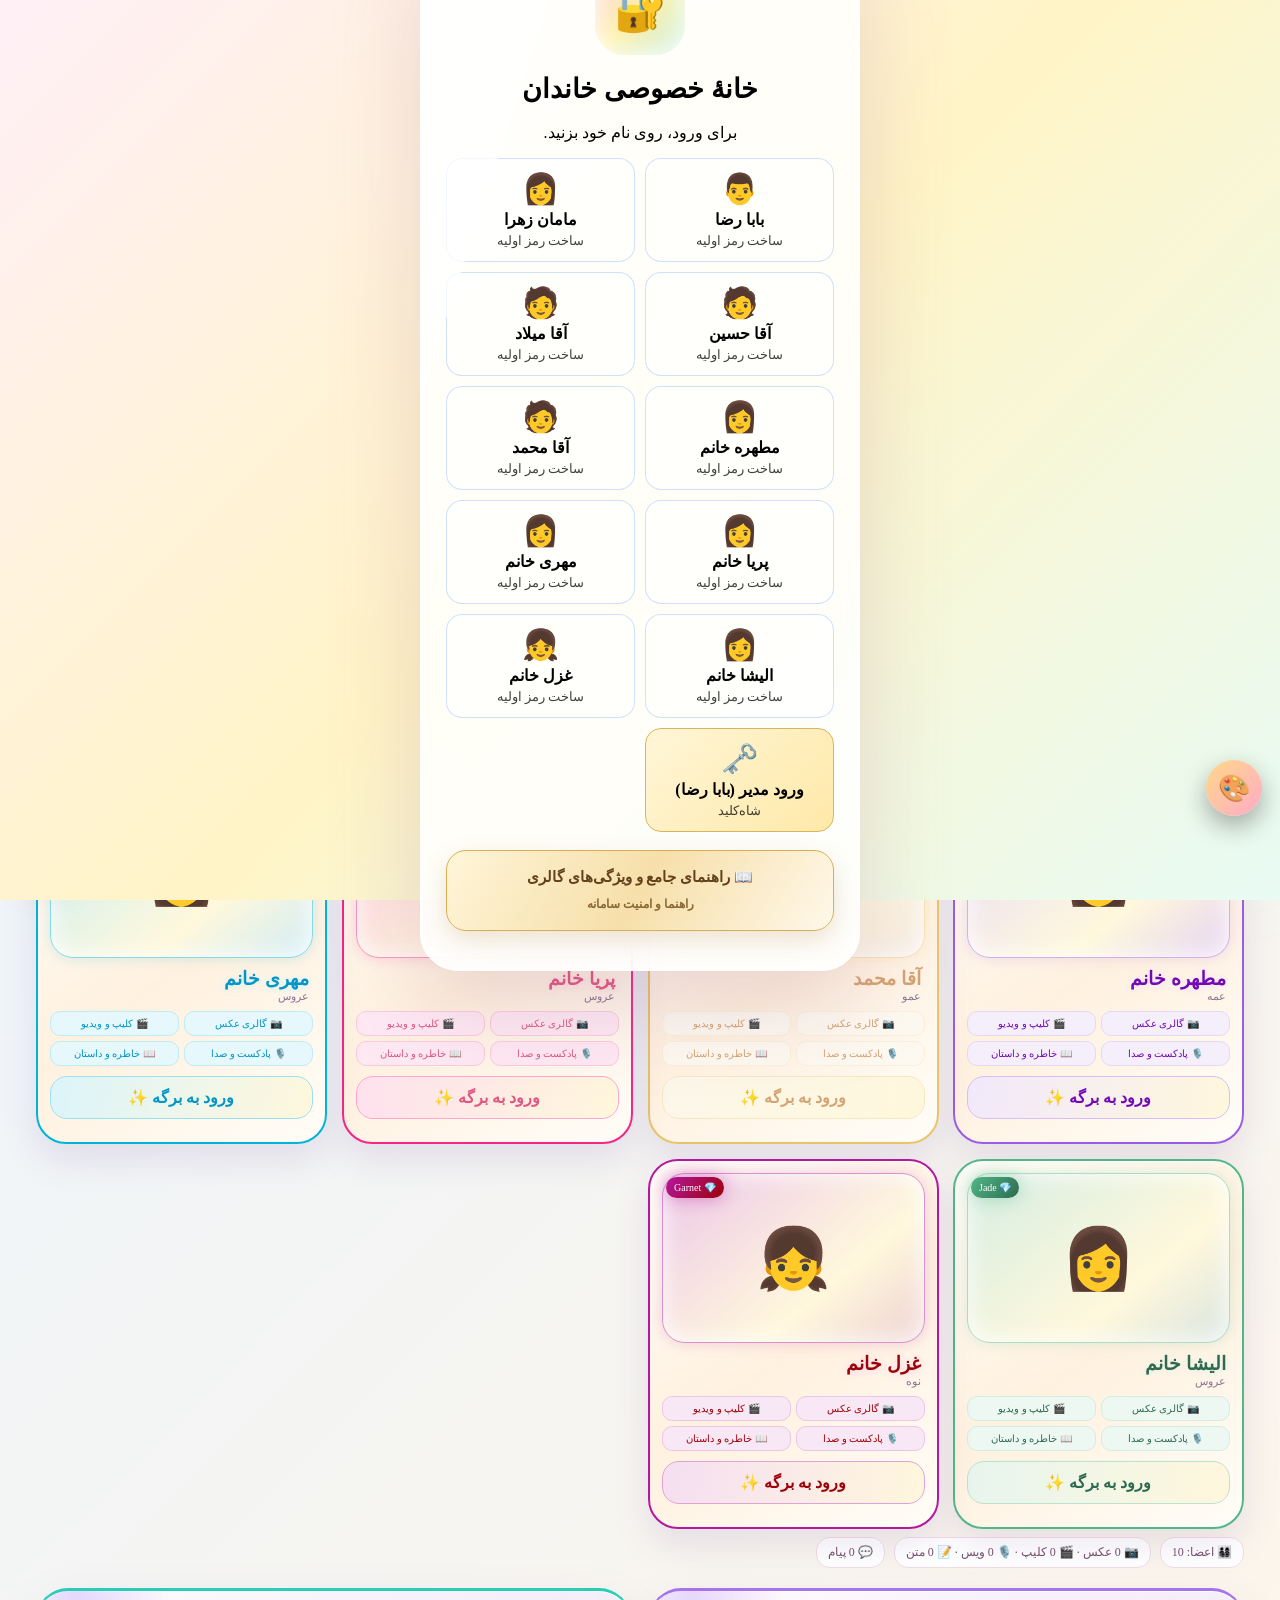
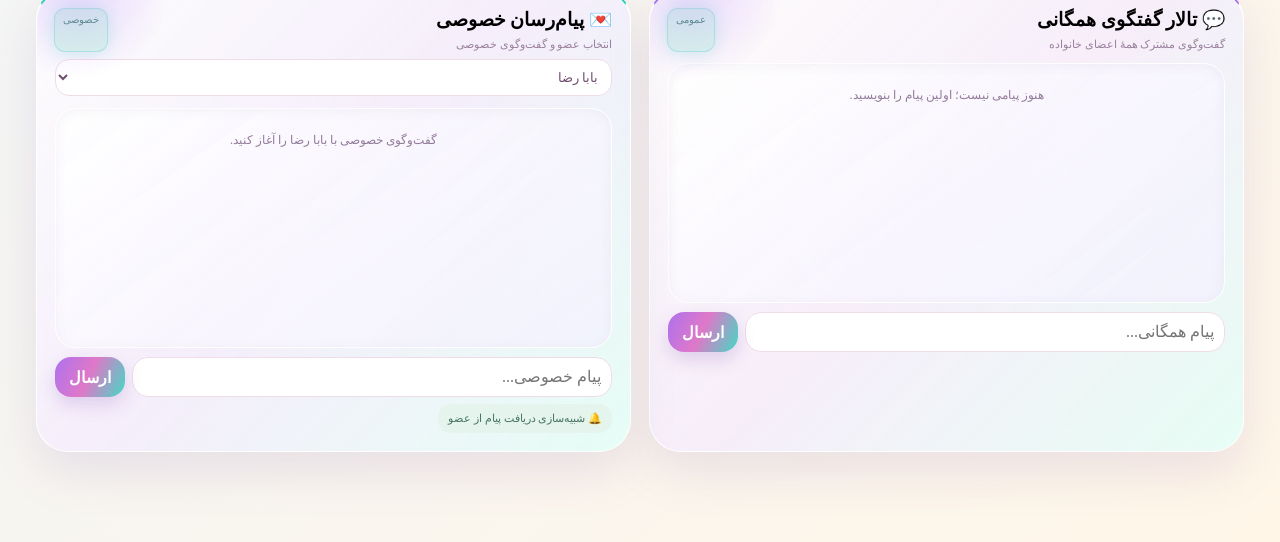
==== commit 2f8902cd: "Update index.html" ====
--- a/index.html
+++ b/index.html
@@ -359,7 +359,7 @@
 });
 </script>
 </head><body>
-<div id="login" class="hidden"><div class="login glass"><div class="lock">🔐</div><h1>خانهٔ خصوصی خاندان</h1><p>برای ورود به گالری، رمز خانوادگی را وارد کنید.</p><div class="pass"><input id="pw" type="password" placeholder="رمز عبور"><button onclick="login()">ورود ✨</button></div><div id="err" class="err"></div><button class="prehelp" type="button" onclick="openHelp()">📖 راهنمای جامع و ویژگی‌های گالری<br><small>راهنما و امنیت سامانه</small></button></div></div>
+<div id="login" class="hidden"><div class="login glass"><div class="lock">🔐</div><h1>خانهٔ خصوصی خاندان</h1><p id="loginSub">برای ورود، روی نام خود بزنید.</p><div id="memberGate" class="mgrid"></div><div id="pwStep" style="display:none"><p id="whoLabel" style="font-weight:700"></p><div class="pass"><input id="pw" type="password" placeholder="رمز شخصی"><button id="pwGoBtn" onclick="login()">ورود ✨</button></div><div class="pass" id="newPwRow" style="display:none"><input id="pw2" type="password" placeholder="تکرار رمز شخصی"><button onclick="createMemberPw()">ساخت رمز ✨</button></div><div id="err" class="err"></div><button type="button" onclick="backToMembers()" style="margin-top:8px;background:none;border:none;cursor:pointer;color:inherit">↩ بازگشت به فهرست</button></div><button class="prehelp" type="button" onclick="openHelp()">📖 راهنمای جامع و ویژگی‌های گالری<br><small>راهنما و امنیت سامانه</small></button></div></div>
 <div id="app">
 <header class="site-header"><div class="head"><div class="logo"><img src="[data-uri]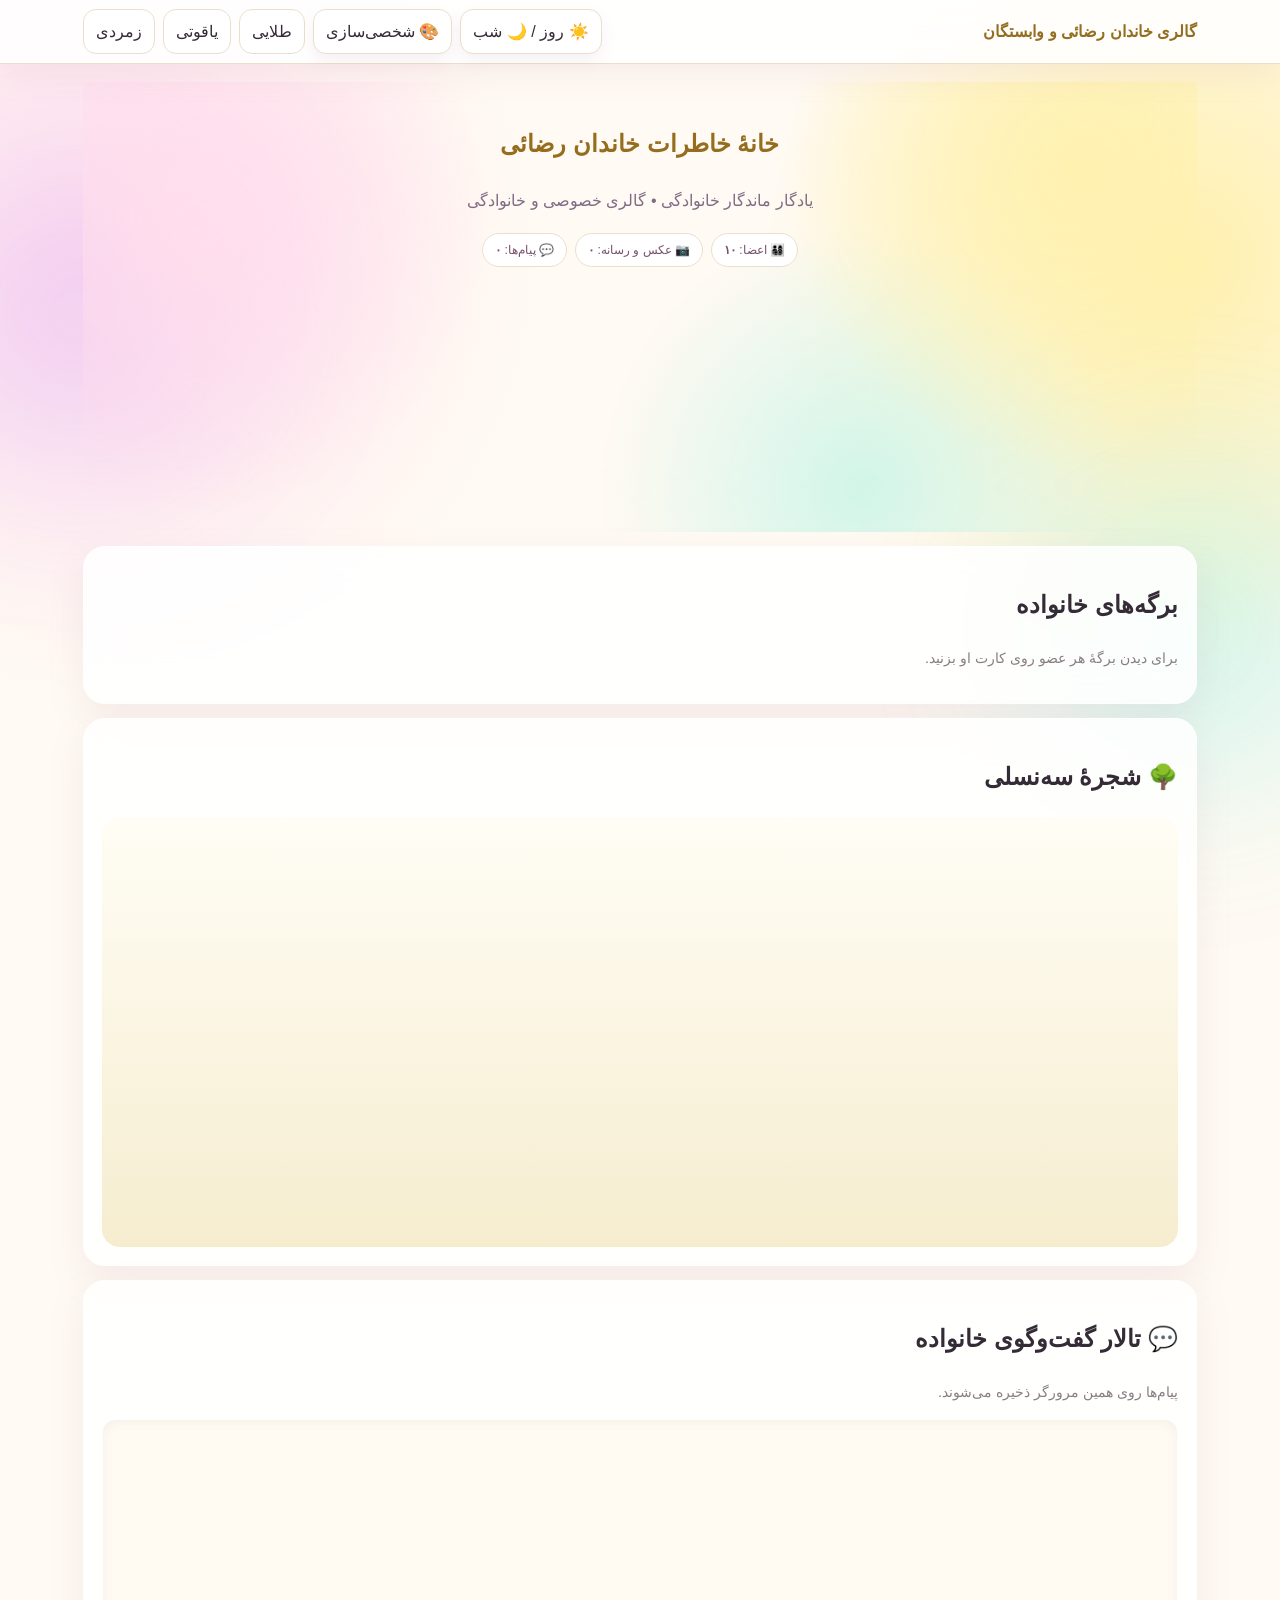
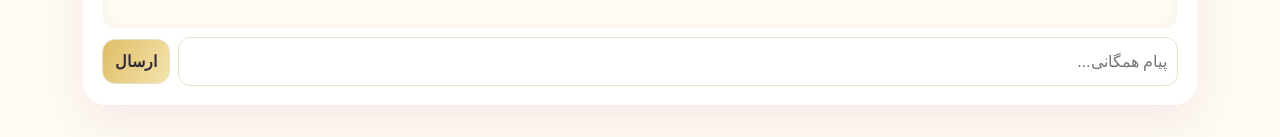
==== commit 1d34d45b: "Rename index(1).html to index.html" ====
--- a/index.html
+++ b/index.html
@@ -1,743 +1 @@
-<!doctype html><html lang="fa" dir="rtl"><head><meta charset="utf-8"><meta name="viewport" content="width=device-width,initial-scale=1"><title>گالری خاندان رضائی و وابستگان | Rezaei Family & Affiliates Gallery</title><style>
-:root{--ink:#563c62;--muted:#927c99;--shadow:0 22px 60px #a86c9428}*{box-sizing:border-box}body{margin:0;font-family:Estedad,sans-serif;color:var(--ink);background:radial-gradient(circle at 8% 15%,#ffe1ee,transparent 23%),radial-gradient(circle at 92% 15%,#fff0ac,transparent 22%),radial-gradient(circle at 70% 90%,#d4f6e9,transparent 25%),#fffaf3}button,input,textarea{font:inherit}button{cursor:pointer;border:0}.hidden{display:none!important}.glass{position:relative;overflow:hidden}.glass:after{content:"";position:absolute;top:-100%;left:-35%;width:30%;height:300%;background:linear-gradient(100deg,transparent,#ffffffcc,transparent);transform:rotate(18deg);animation:sweep 6s infinite;pointer-events:none}@keyframes sweep{0%,58%{left:-45%}76%,100%{left:130%}}
-#login{position:fixed;inset:0;z-index:99;display:grid;place-items:center;padding:20px;background:linear-gradient(135deg,#fff0f7,#fff4c7,#e8fbf4)}.login{width:min(440px,100%);background:#ffffffdf;border:2px solid #fff;border-radius:38px;padding:34px 24px;text-align:center;box-shadow:0 35px 90px #99608335}.lock{width:90px;height:90px;margin:auto;border-radius:30px;display:grid;place-items:center;font-size:42px;background:linear-gradient(135deg,#ffd0e4,#fff0a9,#c7f0df);box-shadow:inset 0 0 28px #fff}.login h1{font-size:27px}.pass{display:flex;gap:8px}.pass input{flex:1;min-width:0;border:2px solid #f0dce8;border-radius:17px;padding:12px}.pass button{border-radius:17px;padding:12px 17px;background:linear-gradient(90deg,#ffabc9,#ffd77e);font-weight:800}.err{height:20px;color:#c86e92;font-size:12px}
-header{position:sticky;top:0;z-index:50;background:#ffffffdf;backdrop-filter:blur(18px);box-shadow:0 10px 35px #a56a8e18}.head{min-height:142px;max-width:1240px;margin:auto;padding:10px 16px;display:flex;align-items:center;justify-content:center;gap:14px;position:relative}.head .tools{position:absolute;right:16px}.head .logo{position:absolute;left:50%;transform:translateX(-50%);top:8px}.head .title{padding-top:112px;text-align:center;line-height:1.35}.head .grow{display:none}.logo{width:108px;height:108px;flex:none;border-radius:50%;overflow:hidden;border:4px solid #e1aa40;background:#fff;box-shadow:0 10px 28px #9c662e3a}.logo img{width:100%;height:100%;object-fit:cover}.title{font-weight:900;font-size:clamp(17px,3vw,28px);background:linear-gradient(90deg,#9b641d,#d9a53b,#825425);-webkit-background-clip:text;color:transparent}.grow{flex:1}.tools{display:flex;gap:7px;align-items:center}.tool,.theme{background:#fff;border:1px solid #f0e1e9;color:#715174;border-radius:15px;padding:8px 11px;box-shadow:0 7px 16px #a36c8e18}.bell{position:relative}.dot{position:absolute;top:-4px;right:-4px;width:15px;height:15px;border-radius:50%;background:#ff5c91;border:2px solid #fff;box-shadow:0 0 14px #ff5c91}.pulse{animation:pulse 1.4s infinite}@keyframes pulse{50%{transform:scale(1.3)}}.themes{max-width:1240px;margin:auto;padding:7px 16px 10px;display:flex;gap:7px;overflow:auto;white-space:nowrap}.theme.active{outline:2px solid #edc667;background:#fff7d8}
-.hero{padding:28px 16px 20px;min-height:450px;background:radial-gradient(circle at 10% 30%,#ffddec,transparent 28%),radial-gradient(circle at 90% 20%,#fff1af,transparent 28%),radial-gradient(circle at 70% 90%,#d1f5e8,transparent 30%)}.hero-in{max-width:1180px;margin:auto;display:grid;grid-template-columns:1fr 1fr;gap:28px;align-items:center}.hero h2{font-size:clamp(38px,6vw,70px);line-height:1.05;margin:12px 0}.grad{background:linear-gradient(90deg,#bd668f,#d79b3d,#58a98f);-webkit-background-clip:text;color:transparent}.hero p{line-height:2;color:#806b85}.art{height:320px;border:2px solid #fff;border-radius:40px;background:linear-gradient(135deg,#ffd1e3,#fff0aa,#c7f1e0);box-shadow:var(--shadow);position:relative;overflow:hidden}.orb{position:absolute;border-radius:50%;display:grid;place-items:center;background:#ffffffb8;box-shadow:inset 0 0 30px #fff,0 20px 40px #a26e9322;font-size:44px}.a{width:150px;height:150px;right:40px;top:28px}.b{width:105px;height:105px;left:48px;bottom:35px}.c{width:82px;height:82px;left:150px;top:125px}.d{width:62px;height:62px;right:200px;bottom:40px}.note{position:absolute;bottom:15px;right:15px;left:15px;background:#ffffffbf;padding:12px;border-radius:18px;font-size:12px}.ticker{overflow:hidden;background:#fff;border-block:1px solid #fff;padding:10px}.track{width:max-content;display:flex;gap:28px;animation:marquee 28s linear infinite}.track span{white-space:nowrap;font-size:12px;font-weight:800;color:#755677}@keyframes marquee{to{transform:translateX(-50%)}}
-.wrap{max-width:1240px;margin:auto;padding:24px 16px 90px}.section{display:flex;justify-content:space-between;align-items:end;margin:5px 0 16px}.section h2{margin:0}.section small{color:var(--muted)}.grid{display:grid;grid-template-columns:repeat(4,1fr);gap:15px}.card{position:relative;background:var(--bg);border:2px solid #fff;border-radius:30px;padding:12px;box-shadow:var(--shadow);transition:.3s;min-height:310px;overflow:hidden}.card:hover{transform:translateY(-7px)}.photo{height:170px;border-radius:23px;overflow:hidden;display:grid;place-items:center;font-size:60px;background:#fff9;box-shadow:inset 0 0 28px #fff}.photo img{width:100%;height:100%;object-fit:cover}.card h3{margin:10px 4px 0}.role{font-size:11px;color:#8c7391;margin:0 4px}.enter{width:100%;margin-top:10px;padding:11px;border-radius:17px;background:#fff;color:#654a68;font-weight:900}.new{position:absolute;top:16px;left:16px;background:#fff;padding:5px 8px;border-radius:12px;font-size:10px;color:#a55c80}.new i{display:inline-block;width:8px;height:8px;border-radius:50%;background:#ff5c91;box-shadow:0 0 10px #ff5c91}.count{position:absolute;top:16px;right:16px;background:#fff0f6;padding:4px 7px;border-radius:11px;font-size:10px;color:#aa6486}
-.page{display:grid;grid-template-columns:1.25fr .75fr;gap:17px;margin-top:25px}.panel{background:#fff;border:2px solid #fff;border-radius:32px;padding:18px;box-shadow:var(--shadow)}.profile{display:flex;align-items:center;gap:14px;padding:10px;border-radius:24px;background:linear-gradient(90deg,#fff3f9,#fffdf2,#f0fff9)}.avatar{width:95px;height:95px;border-radius:28px;overflow:hidden;display:grid;place-items:center;font-size:43px;background:linear-gradient(135deg,#ffd5e6,#fff0aa,#c6f0e0)}.avatar img{width:100%;height:100%;object-fit:cover}.profile h2{margin:0}.profile p{margin:4px 0;color:var(--muted);font-size:12px}.mods{display:grid;grid-template-columns:repeat(4,1fr);gap:9px;margin:15px 0}.mod{position:relative;padding:14px 7px;border-radius:19px;background:#fff7fb;border:1px solid #f2e0e9;color:#704e70}.mod .on{position:absolute;top:6px;right:6px;width:8px;height:8px;border-radius:50%;background:#ff5c91;box-shadow:0 0 10px #ff5c91}textarea{width:100%;min-height:100px;border:2px solid #f0dce7;border-radius:19px;padding:12px;resize:vertical}.publish{margin-top:8px;padding:12px 17px;border-radius:17px;background:linear-gradient(90deg,#a9e8d5,#a8d7ff);font-weight:900;color:#435765}.chat{background:linear-gradient(145deg,#fff4fa,#fffdf1,#effff8)}.chat-top{display:flex;justify-content:space-between}.private{font-size:10px;background:#d9f6eb;color:#4b8d79;padding:5px 8px;border-radius:10px}.chatlog{height:300px;overflow:auto;background:#ffffff9e;border-radius:21px;margin-top:12px;padding:10px}.bubble{max-width:86%;padding:9px 12px;border-radius:17px;margin:7px 0;font-size:12px}.in{margin-left:auto;background:#e7ddff}.out{margin-right:auto;background:#ffe0ec}.chatbar{display:flex;gap:7px;margin-top:9px}.chatbar input{flex:1;min-width:0;border:1px solid #eedce7;border-radius:16px;padding:10px}.chatbar button{padding:10px 14px;border-radius:16px;background:#ffd887}.top{position:fixed;bottom:20px;left:18px;z-index:70;width:50px;height:50px;border-radius:50%;background:linear-gradient(135deg,#fff,#ffd887);box-shadow:0 12px 30px #9c668b2b;color:#76506e;font-size:22px}.notices{position:fixed;top:100px;left:18px;width:min(360px,calc(100% - 36px));background:#fff;border:2px solid #fff;border-radius:25px;box-shadow:0 25px 60px #8f5d842b;padding:15px;z-index:80;display:none}.notices.show{display:block}.notice{padding:10px;border-radius:15px;background:#fff5fa;margin:7px 0;font-size:12px}
-
-.en-title{display:block;font-size:13px;direction:ltr;letter-spacing:.3px;color:#9a6b36}.ticker{background:linear-gradient(90deg,#fff4f7,#fff9df,#effbf6);padding:12px}.track{animation:marquee 32s linear infinite}.track:hover{animation-play-state:paused}.ticker-item{color:#745170!important}.grid .card{animation-duration:.95s;animation-fill-mode:both;animation-timing-function:cubic-bezier(.2,.8,.2,1)}
-@keyframes fromTL{from{opacity:0;transform:translate(-70vw,-65vh) scale(.7)}to{opacity:1;transform:translate(0,0) scale(1)}}@keyframes fromTR{from{opacity:0;transform:translate(70vw,-65vh) scale(.7)}to{opacity:1;transform:translate(0,0) scale(1)}}@keyframes fromBL{from{opacity:0;transform:translate(-70vw,65vh) scale(.7)}to{opacity:1;transform:translate(0,0) scale(1)}}@keyframes fromBR{from{opacity:0;transform:translate(70vw,65vh) scale(.7)}to{opacity:1;transform:translate(0,0) scale(1)}}
-.fly-tl{animation-name:fromTL}.fly-tr{animation-name:fromTR}.fly-bl{animation-name:fromBL}.fly-br{animation-name:fromBR}
-.stats{display:flex;gap:9px;flex-wrap:wrap;margin:8px 0 16px}.stat{background:#fff;border:1px solid #f1dce8;border-radius:14px;padding:7px 11px;font-size:12px;color:#76516c}.chat-stack{display:grid;grid-template-columns:1fr 1fr;gap:16px;margin-top:24px}.chatlog{height:240px}.chat-title{margin:0 0 7px}.select-member{width:100%;border:1px solid #eedce7;border-radius:14px;padding:9px;background:white;color:#704e70;margin-top:8px}.badge{position:absolute;top:13px;left:13px;min-width:24px;padding:4px 7px;border-radius:20px;background:#df5790;color:white;font-size:11px;font-weight:900;box-shadow:0 4px 12px #bd568844}.receive{margin-top:7px;background:#e5f5ed;color:#477565;border-radius:13px;padding:8px 10px;font-size:11px}.chat-actions{display:flex;gap:6px;flex-wrap:wrap}.empty{font-size:12px;color:#927c99;text-align:center;padding:14px}
-@media(max-width:650px){.head{min-height:128px}.head .logo{width:76px;height:76px;top:6px}.head .title{padding-top:80px;font-size:15px}.head .tools{right:6px;top:7px;display:grid;gap:4px}.head .tools .tool{padding:5px 7px}.chat-stack{grid-template-columns:1fr}}
-
-@media(max-width:950px){.grid{grid-template-columns:repeat(3,1fr)}.hero-in,.page{grid-template-columns:1fr}}@media(max-width:650px){.logo{width:58px;height:58px}.title{font-size:16px}.tools .tool{font-size:11px;padding:7px 8px}.grid{grid-template-columns:repeat(2,1fr);gap:10px}.card{min-height:270px}.photo{height:135px}.mods{grid-template-columns:repeat(2,1fr)}.hero{min-height:590px}.art{height:235px}.a{width:120px;height:120px}.b{width:85px;height:85px}.c{width:65px;height:65px;left:110px}.d{right:125px}}
-
-/* Final jewel treatment: bright warm surfaces and distinct luminous gem edges */
-body{background:radial-gradient(ellipse at 12% 8%,#ffe0d2 0,transparent 30%),radial-gradient(ellipse at 87% 13%,#fff0b8 0,transparent 27%),radial-gradient(ellipse at 60% 90%,#d9f7e8 0,transparent 32%),#fffaf0;color:#493c43}
-.site-header{position:relative;background:#fffaf0ed;backdrop-filter:blur(12px);box-shadow:0 8px 28px #b77d5520}.head{min-height:190px;display:flex;flex-direction:column;gap:4px;padding:12px 10px 8px}.head .logo{position:static;transform:none;width:112px;height:112px;border-color:#e9bf65;box-shadow:0 0 0 5px #fff7df,0 0 28px #dfa8446b}.head .title{padding:0;text-align:center;font-size:clamp(20px,3.3vw,32px);line-height:1.3}.toolbar{display:flex;justify-content:center;gap:8px;flex-wrap:wrap;padding:8px 12px 13px;border-top:1px solid #f5e5c9}.toolbar .tool{background:#fff;border-color:#eed9b6;color:#654d3b}.ticker{position:relative;z-index:1;background:linear-gradient(90deg,#fff1d6,#fff8e8,#ffefd7);border-block-color:#f2cf83}.track span{color:#835727!important}.card{--jewel:#e63946;--jewel2:#c1121f;border:2px solid var(--jewel);background:linear-gradient(145deg,#fffdf8eF,#fff1df 52%,#fffdf8);box-shadow:0 0 0 2px color-mix(in srgb,var(--jewel) 25%,white),0 10px 28px color-mix(in srgb,var(--jewel) 32%,transparent),inset 0 0 24px color-mix(in srgb,var(--jewel) 13%,white);}
-.card:hover{box-shadow:0 0 0 3px color-mix(in srgb,var(--jewel) 30%,white),0 14px 38px color-mix(in srgb,var(--jewel) 48%,transparent)}.card h3{color:var(--jewel2);text-shadow:0 1px 8px color-mix(in srgb,var(--jewel) 22%,white)}.new{background:linear-gradient(130deg,var(--jewel),var(--jewel2));color:white;box-shadow:0 0 18px color-mix(in srgb,var(--jewel) 45%,transparent)}.count{color:var(--jewel2);border:1px solid var(--jewel)}.photo{border:1px solid color-mix(in srgb,var(--jewel) 48%,white);background:linear-gradient(140deg,color-mix(in srgb,var(--jewel) 24%,white),#fff8dc 65%,color-mix(in srgb,var(--jewel2) 18%,white));box-shadow:inset 0 0 24px #fff,0 0 15px color-mix(in srgb,var(--jewel) 20%,transparent)}.enter{background:linear-gradient(100deg,color-mix(in srgb,var(--jewel) 14%,white),#fff7dc);color:var(--jewel2);border:1px solid color-mix(in srgb,var(--jewel) 40%,white)}.card-sections{display:grid;grid-template-columns:1fr 1fr;gap:5px;margin-top:8px}.card-sections span{font-size:10px;text-align:center;padding:6px 3px;border-radius:10px;background:color-mix(in srgb,var(--jewel) 10%,white);color:var(--jewel2);border:1px solid color-mix(in srgb,var(--jewel) 25%,white)}.card{min-height:370px}.night{background:radial-gradient(circle at 15% 8%,#51404a,transparent 30%),radial-gradient(circle at 85% 10%,#53452f,transparent 28%),#45373d;color:#fff4df}.night .site-header,.night .panel{background:#645452;color:#fff4df}.night .ticker{background:#594841}.night .hero{filter:saturate(.9)}.night .card{background:linear-gradient(140deg,color-mix(in srgb,var(--jewel) 20%,#735d50),#77644f);color:#fff5dc}.night .role{color:#f3dfc5}.night .toolbar .tool{background:#716057;color:#fff4df}.chat-stack .chat{min-width:0}.toolbar button{white-space:nowrap}
-@media(max-width:650px){.head{min-height:0}.head .logo{width:88px;height:88px}.toolbar{gap:5px}.toolbar .tool{font-size:11px;padding:7px}.card{min-height:350px}.card-sections span{font-size:9px}}
-
-/* Accessible, responsive glassmorphism dialogs */
-.modal-back{position:fixed;inset:0;z-index:99999;display:none;align-items:center;justify-content:center;padding:clamp(12px,3vw,28px);overflow-y:auto;background:rgba(0,0,0,.65);backdrop-filter:blur(8px);-webkit-backdrop-filter:blur(8px)}
-.modal-back.open{display:flex}
-.modal-card,.story-card{position:relative;width:min(620px,100%);max-height:min(90vh,900px);overflow:auto;border:1px solid rgba(255,255,255,.72);border-radius:28px;padding:clamp(22px,4vw,38px);color:#563c62;background:linear-gradient(145deg,rgba(255,255,255,.94),rgba(255,246,250,.86));box-shadow:0 30px 90px rgba(30,12,35,.38),inset 0 1px 0 rgba(255,255,255,.85);backdrop-filter:blur(22px);-webkit-backdrop-filter:blur(22px)}
-.modal-card h2{text-align:center;margin:0 34px 16px;font-size:clamp(20px,4vw,27px)}
-.story-card{width:min(850px,100%);line-height:2.05;font-size:clamp(14px,2vw,17px);scrollbar-width:thin;scrollbar-color:#d7b4cb transparent}
-.story-card h3{margin:24px 0 8px;color:#854a78;font-size:clamp(18px,3vw,23px)}
-.story-card p{margin:10px 0;text-align:justify}
-.story-glow{margin:0 32px 6px;text-align:center;font-size:clamp(23px,5vw,36px);font-weight:900;color:#8b4b7c;text-shadow:0 4px 22px rgba(197,128,177,.35)}
-.story-sub{text-align:center;color:#927c99;font-size:13px;margin-bottom:14px}
-.story-divider{border:0;border-top:1px solid rgba(139,75,124,.2);margin:18px 0}
-.xbtn{position:absolute;top:14px;inset-inline-end:14px;width:38px;height:38px;border-radius:50%;color:#704d68;background:rgba(255,255,255,.8);box-shadow:0 4px 14px #563c6220;font-size:20px}
-.mrow{display:grid;gap:6px;margin:12px 0}.mrow label{font-size:13px;color:#765b76}.mrow input{width:100%;padding:12px 14px;border:1px solid #e4ccdf;border-radius:14px;background:#ffffffc9;color:#563c62;outline:none}.mrow input:focus{border-color:#bb79aa;box-shadow:0 0 0 3px #bb79aa25}
-.merr{min-height:20px;color:#b12855;text-align:center;font-size:13px}.mbtn{width:100%;padding:12px 18px;border-radius:14px;color:white;background:linear-gradient(100deg,#a65e91,#714f83);box-shadow:0 8px 22px #714f8333}
-.night .modal-card,.night .story-card{color:#fff3df;background:linear-gradient(145deg,rgba(67,52,66,.97),rgba(48,42,50,.95));border-color:#ffffff30}.night .story-card h3,.night .story-glow{color:#f0bfdc}.night .story-sub,.night .mrow label{color:#e0c9df}.night .mrow input{color:#fff;background:#ffffff14;border-color:#ffffff40}
-@media(max-width:600px){.modal-back{padding:10px;align-items:center}.modal-card,.story-card{max-height:94dvh;border-radius:22px;padding:22px 17px}.story-card{line-height:1.9}.story-card p{text-align:start}.xbtn{top:10px;inset-inline-end:10px}}
-\n/* Royal Aurora glass & motion upgrade */
-:root{--royal-ink:#302451;--aurora-violet:#8c52ec;--aurora-teal:#20d7bd;--aurora-pink:#ed70ca}
-body{color:var(--royal-ink);background:radial-gradient(ellipse at 8% 18%,#f4d9ffb8,transparent 32%),radial-gradient(ellipse at 91% 13%,#b9fff3a1,transparent 31%),radial-gradient(ellipse at 70% 88%,#ffc9e873,transparent 34%),linear-gradient(135deg,#fffaff,#f7fbff 48%,#fff8f5);background-attachment:fixed}
-body:before,body:after{content:"";position:fixed;z-index:-1;pointer-events:none;width:38vw;height:38vw;border-radius:50%;filter:blur(80px);opacity:.28;animation:auroraDrift 18s ease-in-out infinite alternate}
-body:before{top:8vh;left:-13vw;background:radial-gradient(circle,#bc75ff,transparent 67%)}body:after{right:-12vw;bottom:3vh;background:radial-gradient(circle,#27e5cd,transparent 67%);animation-delay:-8s}
-@keyframes auroraDrift{to{transform:translate(7vw,5vh) scale(1.17)}}
-.glass,.panel,.card,.login{backdrop-filter:blur(18px) saturate(1.3);-webkit-backdrop-filter:blur(18px) saturate(1.3)}
-.card{transform-style:preserve-3d;transition:transform .38s cubic-bezier(.2,.8,.2,1),box-shadow .38s,border-color .38s;box-shadow:0 16px 36px #724d9922,inset 0 1px #ffffffcc}
-.card:after{content:"";position:absolute;inset:-80% -55%;background:linear-gradient(110deg,transparent 43%,#ffffff9c 50%,transparent 57%);transform:translateX(-70%) rotate(8deg);transition:transform .8s;pointer-events:none}
-.card:hover{transform:perspective(900px) rotateX(2deg) rotateY(-2deg) translateY(-10px) scale(1.015);box-shadow:0 27px 50px #7545aa36;border-color:#ffffff}
-.card:hover:after{transform:translateX(65%) rotate(8deg)}
-.enter,.tool,.chatbar button,.publish,.close-page{position:relative;overflow:hidden;transition:transform .22s ease,box-shadow .22s,filter .22s}
-.enter:hover,.tool:hover,.chatbar button:hover,.publish:hover,.close-page:hover{transform:translateY(-2px) scale(1.025);filter:saturate(1.2);box-shadow:0 10px 24px #8758c43a}
-.chat-stack{display:grid;grid-template-columns:1fr 1fr;gap:18px;align-items:stretch;margin-top:20px}
-.chat{position:relative;overflow:hidden;border:1px solid #ffffffdd;background:linear-gradient(135deg,#ffffffc9,#f4eaffbb 48%,#e0fff8c9);box-shadow:0 20px 48px #7650a322,inset 0 1px 0 #fff}
-.chat:before{content:"";position:absolute;width:190px;height:190px;top:-100px;inset-inline-end:-55px;border-radius:50%;background:radial-gradient(circle,#b37aff4a,transparent 70%);pointer-events:none}
-.chat-stack>section.chat{border-top:3px solid #a772ed}.chat-stack>aside.chat{border-top:3px solid #26cdb7}
-.private{box-shadow:0 0 0 1px #62dbc06b,0 0 17px #35d5b751;animation:onlinePulse 2.5s ease-in-out infinite}
-@keyframes onlinePulse{50%{box-shadow:0 0 0 5px #62dbc025,0 0 22px #35d5b782}}
-.bubble{position:relative;border:1px solid #ffffffd9;box-shadow:0 7px 17px #45315e17,inset 0 1px #ffffffb5;animation:bubbleIn .48s cubic-bezier(.18,.89,.32,1.28) both;line-height:1.8}
-.bubble.in{background:linear-gradient(135deg,#ede4ff,#dbfbf4);border-color:#9a76de62}.bubble.out{background:linear-gradient(135deg,#ffe2f1,#f2e8ff);border-color:#d66bb44f}
-@keyframes bubbleIn{0%{opacity:0;transform:translateY(12px) scale(.88)}75%{opacity:1;transform:translateY(-2px) scale(1.025)}100%{transform:translateY(0) scale(1)}}
-.chatbar button{background:linear-gradient(115deg,#ae72ee,#df78c8 48%,#43d9c4);color:#fff;font-weight:800;box-shadow:0 8px 18px #8650ae36}
-.chatbar button:after,.publish:after,.close-page:after{content:"";position:absolute;inset:-60% auto -60% -45%;width:35%;transform:rotate(20deg);background:linear-gradient(90deg,transparent,#ffffffa8,transparent);transition:left .65s}
-.chatbar button:hover:after,.publish:hover:after,.close-page:hover:after{left:130%}
-.chatlog{border:1px solid #ffffffd9;box-shadow:inset 0 2px 12px #674a7410;background:linear-gradient(145deg,#ffffffc7,#f4f0ffb8)}
-.page{scroll-margin-top:175px}.page.hidden{display:none!important}.page-enter{animation:pageFloat .78s cubic-bezier(.17,.84,.28,1.18) both}
-@keyframes pageFloat{from{opacity:0;transform:translateY(42px) scale(.965);filter:blur(7px)}to{opacity:1;transform:translateY(0) scale(1);filter:blur(0)}}
-.profile-panel{grid-column:1/-1;position:relative;padding-top:62px;background:linear-gradient(135deg,#ffffffdf,#f5eaffd9 53%,#e5fff8df);border:1px solid #fff;box-shadow:0 28px 70px #6b4c9626}
-.close-page{position:absolute;top:15px;inset-inline-start:16px;padding:10px 17px;border-radius:16px;background:linear-gradient(110deg,#9c65e6,#d86fbd,#31cbb9);color:#fff;font-weight:900;box-shadow:0 8px 22px #8150b636}
-.site-header{background:#ffffffd9;border-bottom:1px solid #ffffff}
-@media(max-width:760px){.chat-stack{grid-template-columns:1fr}.grid{grid-template-columns:repeat(2,1fr)}}
-@media(max-width:480px){.profile-panel{padding:58px 12px 14px}.close-page{top:10px;inset-inline-start:10px}.card{min-height:285px}.photo{height:145px}}
-@media(prefers-reduced-motion:reduce){*,*:before,*:after{scroll-behavior:auto!important;animation-duration:.01ms!important;animation-iteration-count:1!important;transition-duration:.01ms!important}}
-
-/* v5: pre-login guide and orchestrated entrance */
-#login{transition:opacity .55s ease,visibility .55s ease}#login.gate-exit{opacity:0;visibility:hidden;pointer-events:none}
-.prehelp{display:block;width:100%;margin:18px auto 4px;padding:14px 12px;border-radius:20px;color:#62411b;font-weight:900;font-size:15px;line-height:1.7;background:linear-gradient(120deg,#fff5d8,#f6dfaa,#fff8e9);border:1px solid #d9ad54;box-shadow:0 9px 24px #9d702331;transition:transform .2s,box-shadow .2s}.prehelp:hover{transform:translateY(-2px);box-shadow:0 13px 30px #9d70234a}.prehelp small{color:#8c6934;font-size:12px}
-#helpBack{z-index:100002}.help-card{width:min(780px,100%);line-height:1.9}.help-card h3{margin:18px 0 4px;color:#825b25}.help-card p{margin:4px 0 14px}.help-card ol{padding-inline-start:25px}.help-card li{margin:12px 0}.help-foot{border-top:1px solid #ddcda9;padding-top:12px;color:#715f47;font-size:13px}
-#skipIntro{position:fixed;z-index:100001;top:16px;inset-inline-end:16px;padding:11px 17px;border-radius:999px;color:#fff;background:linear-gradient(110deg,#362650,#85672d);box-shadow:0 8px 25px #0005;font-weight:800;display:none}body.cinematic #skipIntro{display:block}
-@keyframes logoGlide{0%{opacity:0;transform:translateX(-90px) scale(.78);filter:drop-shadow(0 0 0 #e6bf55)}65%{opacity:1;transform:translateX(10px) scale(1.04);filter:drop-shadow(0 0 24px #ffd86a)}100%{opacity:1;transform:translateX(0) scale(1);filter:drop-shadow(0 0 12px #e6bf55)}}
-@keyframes cascadeGlass{0%{opacity:0;transform:translateY(-45px);filter:blur(9px)}75%{opacity:1;transform:translateY(5px);filter:blur(0)}100%{opacity:1;transform:translateY(0);filter:blur(0)}}
-@keyframes cardCinematic{0%{opacity:0;transform:perspective(900px) translate3d(0,80px,-90px) rotateX(22deg) rotateY(-12deg) scale(.88);filter:blur(5px)}75%{opacity:1;transform:perspective(900px) translate3d(0,-5px,0) rotateX(-2deg) rotateY(2deg) scale(1.02);filter:blur(0)}100%{opacity:1;transform:perspective(900px) translate3d(0,0,0) rotateX(0) rotateY(0) scale(1);filter:blur(0)}}
-body.cinematic .logo{animation:logoGlide 1s cubic-bezier(.2,.8,.2,1) both}body.cinematic .site-header{animation:cascadeGlass .85s 1s cubic-bezier(.2,.8,.2,1) both}body.cinematic .ticker{animation:cascadeGlass .75s 1.45s cubic-bezier(.2,.8,.2,1) both}body.cinematic .card{opacity:0;animation:cardCinematic .75s 2s cubic-bezier(.2,.8,.2,1) both;animation-delay:calc(2s + var(--card-index,0)*.12s)}
-@media(prefers-reduced-motion:reduce){body.cinematic *,body.cinematic *:before,body.cinematic *:after{animation-duration:.01ms!important;animation-delay:0ms!important}}
-
-
-/* استایل بازطراحی‌شده درخت محبت - نسخه ۹ */
-#treeSection {
-  background: radial-gradient(ellipse at center, #0f274d 0%, #081426 100%) !important;
-  border: 3px solid #d4af37 !important;
-  border-radius: 24px !important;
-  box-shadow: 0 15px 40px rgba(0, 0, 0, 0.6), inset 0 0 30px rgba(212, 175, 55, 0.2) !important;
-  color: #fff !important;
-  padding: 30px 20px !important;
-  position: relative;
-  overflow: hidden;
-}
-.tree-cartouche {
-  text-align: center;
-  margin-bottom: 30px;
-  background: linear-gradient(135deg, rgba(15, 39, 77, 0.9), rgba(8, 20, 38, 0.9));
-  border: 2px solid #d4af37;
-  display: inline-block;
-  padding: 12px 35px;
-  border-radius: 50px;
-  box-shadow: 0 4px 20px rgba(212, 175, 55, 0.3);
-}
-.tree-cartouche h2 {
-  font-family: 'IranNastaliq', 'Vazirmatn', cursive, Tahoma !important;
-  font-size: 2.4rem;
-  color: #ffd700;
-  margin: 0;
-  text-shadow: 0 2px 8px rgba(0,0,0,0.8);
-}
-.tree-cartouche span {
-  font-size: 1.1rem;
-  color: #e0e0e0;
-  letter-spacing: 1px;
-}
-.tree-node-heart {
-  position: relative;
-  width: 100px;
-  height: 100px;
-  margin: 10px auto;
-  background: radial-gradient(circle, #e63946 0%, #9b111e 100%);
-  transform: rotate(-45deg);
-  border-radius: 50% 50% 0 50%;
-  display: flex;
-  align-items: center;
-  justify-content: center;
-  box-shadow: 0 8px 25px rgba(230, 57, 70, 0.5);
-  transition: all 0.3s ease;
-  cursor: pointer;
-  border: 2px solid #ffd700;
-}
-.tree-node-heart:hover {
-  transform: rotate(-45deg) scale(1.1);
-  box-shadow: 0 12px 30px rgba(255, 215, 0, 0.7);
-}
-.tree-node-heart.special-daughter {
-  background: radial-gradient(circle, #ffb703 0%, #d48b00 100%);
-  box-shadow: 0 8px 30px rgba(255, 183, 3, 0.7);
-  border: 3px solid #fff;
-}
-.tree-node-heart.peak-grandchild {
-  background: radial-gradient(circle, #ff4d6d 0%, #c9184a 100%);
-  box-shadow: 0 10px 35px rgba(255, 77, 109, 0.8);
-  border: 3px solid #ffd700;
-  animation: pulse-glow 2s infinite alternate;
-}
-@keyframes pulse-glow {
-  0% { box-shadow: 0 0 15px rgba(255, 215, 0, 0.6); }
-  100% { box-shadow: 0 0 35px rgba(255, 77, 109, 1); }
-}
-.tree-heart-inner {
-  transform: rotate(45deg);
-  display: flex;
-  flex-direction: column;
-  align-items: center;
-  justify-content: center;
-  text-align: center;
-}
-.tree-heart-inner img {
-  width: 52px;
-  height: 52px;
-  border-radius: 50%;
-  border: 2px solid #ffd700;
-  object-fit: cover;
-  background: #fff;
-}
-.tree-heart-inner .heart-label {
-  font-size: 0.78rem;
-  font-weight: bold;
-  color: #fff;
-  margin-top: 4px;
-  text-shadow: 0 2px 4px #000;
-  white-space: nowrap;
-}
-
-
-.story-note{margin:10px 0 18px;padding:12px 15px;border-inline-start:3px solid #a772ed;border-radius:12px;background:#f7f0ff;color:#624c70;font-size:.9em;line-height:1.9}
-.night .story-note{background:#ffffff12;color:#f4dff0;border-color:#d29bef}
-</style>
-<script>
-/* v6 scroll fix */
-history.scrollRestoration='manual';
-window.scrollTo(0,0);
-try { (function() { let f=document.getElementById('pw'); if(f){const of=f.focus;f.focus=function(){if(sessionStorage.getItem('rezaei_user_scrolled')==='1')of.call(f);else{window.scrollTo(0,0)}}} })(); } catch(e) {}
-['scroll','keydown','pointerdown'].forEach(ev=>window.addEventListener(ev,()=>{try{sessionStorage.setItem('rezaei_user_scrolled','1')}catch(e){}},{once:true,passive:true}));
-</script>
-
-<style id="royal-v6">
-/* ===== ROYAL V6 ADDITIONS ===== */
-/* dynamic golden tree */
-:root{--rt1:#d4af37;--rt2:#f6e27a;--rt3:#b8860b}
-#treeSection{margin:34px auto;max-width:1150px;padding:22px 14px;border-radius:34px;background:linear-gradient(160deg,#fff8e5,#fffdf4 55%,#f7efd8);border:2px solid #e6c96a55;box-shadow:0 22px 60px #b8860b22;position:relative;overflow:hidden}
-#treeSection:before{content:"🌳";position:absolute;inset-inline-start:18px;top:14px;font-size:26px;opacity:.55}
-.tree-title{text-align:center;font-size:20px;font-weight:800;color:#8a6d1f;margin:2px 0 4px}
-.tree-sub{text-align:center;font-size:12px;color:#a08a45;margin-bottom:16px}
-#goldenTree{position:relative;width:100%;min-height:430px;display:grid;place-items:center}
-.tree-trunk{position:absolute;bottom:12px;left:50%;transform:translateX(-50%);width:10px;height:120px;background:linear-gradient(180deg,#d4af37,#8a6d1f);border-radius:8px;opacity:.7}
-.tree-gen{position:absolute;left:0;right:0;display:flex;justify-content:center;flex-wrap:wrap;gap:14px}
-.tnode{position:relative;width:104px;text-align:center;cursor:pointer;transition:transform .35s cubic-bezier(.2,.8,.2,1);animation:treeIn .7s cubic-bezier(.2,.8,.2,1) both;animation-delay:var(--d,0s)}
-@keyframes treeIn{from{opacity:0;transform:translateY(26px) scale(.85)}to{opacity:1;transform:none}}
-.tnode:hover{transform:translateY(-6px) scale(1.06)}
-.tnode.sel .tnode-av{box-shadow:0 0 0 4px #d4af37,0 0 22px 6px #f6e27a99}
-.tnode-av{width:86px;height:86px;margin:0 auto 6px;border-radius:50%;display:grid;place-items:center;font-size:34px;color:#fff;background:var(--c,#d4af37);border:3px solid #f6e27a;box-shadow:0 10px 24px #b8860b44;overflow:hidden;position:relative}
-.tnode-av img{width:100%;height:100%;object-fit:cover;border-radius:50%}
-.tnode-blossom .tnode-av{border-style:dashed;border-color:#ff8fb3;box-shadow:0 0 18px #f7258566}
-.tnode-nm{font-size:12px;font-weight:700;color:#6b5416}
-.tnode-rl{font-size:10px;color:#a08a45}
-.tree-leaves{position:absolute;inset:0;pointer-events:none}
-.tree-leaves span{position:absolute;font-size:15px;animation:leafFall linear infinite;opacity:.8}
-@keyframes leafFall{from{transform:translateY(-20px) rotate(0)}to{transform:translateY(480px) rotate(360deg)}}
-/* chat / messenger slide-in */
-.chat-stack{--slide:0}
-.panel.chat{transition:transform .9s cubic-bezier(.16,.9,.24,1),opacity .9s ease,box-shadow .5s}
-body.v6-intro .panel.chat:first-of-type{transform:translateX(120%);opacity:0}
-body.v6-intro .chat-stack aside.chat{transform:translateX(-120%);opacity:0}
-.panel.chat.in-right{animation:slideFromRight 1s cubic-bezier(.16,.9,.24,1) both}
-.panel.chat.in-left{animation:slideFromLeft 1s cubic-bezier(.16,.9,.24,1) both}
-@keyframes slideFromRight{from{transform:translateX(120%);opacity:0;box-shadow:0 0 0 #0000}60%{opacity:1}to{transform:none;opacity:1}}
-@keyframes slideFromLeft{from{transform:translateX(-120%);opacity:0}60%{opacity:1}to{transform:none;opacity:1}}
-/* visibility selector in upload */
-.vis-row{display:flex;gap:8px;margin:10px 0;flex-wrap:wrap}
-.vis-chip{border:1.5px solid #d9b96a;background:#fff7dd;color:#7a5f12;border-radius:999px;padding:6px 14px;font-size:12px;font-weight:700;transition:.25s}
-.vis-chip.on{background:linear-gradient(120deg,#d4af37,#f6e27a);color:#3d2e00;border-color:#b8860b;box-shadow:0 4px 14px #d4af3766}
-/* royal themes + font scaler */
-body.rt-gold{--ink:#563c10;--muted:#92794a;--shadow:0 22px 60px #b8860b2b}
-body.rt-ruby{--ink:#5a0e22;--muted:#a05a6c;--shadow:0 22px 60px #800f2f2e;background:radial-gradient(circle at 10% 12%,#ffe3ea,transparent 26%),radial-gradient(circle at 90% 88%,#ffd8e4,transparent 24%),#fff7f9!important}
-body.rt-emerald{--ink:#0c4a34;--muted:#5e8f7c;--shadow:0 22px 60px #0a5c3f2b;background:radial-gradient(circle at 10% 12%,#dff7ea,transparent 26%),radial-gradient(circle at 90% 88%,#e2fbf0,transparent 24%),#f6fffa!important}
-body.rt-ruby .head,body.rt-ruby .panel{border-color:#c9184a55}
-body.rt-emerald .head,body.rt-emerald .panel{border-color:#0a5c3f55}
-.royal-bar{display:flex;gap:6px;align-items:center;justify-content:center;flex-wrap:wrap;margin:10px auto;max-width:1150px}
-.royal-chip{border:1.5px solid #caa94e;border-radius:999px;padding:5px 12px;font-size:11.5px;font-weight:700;background:#fffaf0;color:#7a5f12;transition:.25s}
-.royal-chip.on{background:linear-gradient(120deg,#d4af37,#f6e27a);color:#3d2e00}
-.font-ctl{display:flex;gap:4px;align-items:center}
-.font-ctl button{width:26px;height:26px;border-radius:50%;border:1.5px solid #caa94e;background:#fffaf0;font-weight:800;color:#7a5f12}
-/* updated guide */
-.v6-extra li{margin-bottom:8px}
-@media(max-width:650px){
- .tree-gen{gap:8px}
- .tnode{width:88px}
- .tnode-av{width:70px;height:70px;font-size:27px}
- #goldenTree{min-height:560px}
-}
-</style>
-<style id="royal-v7-overrides">
-/* Royal Persian jewel-box header */
-.site-header{background:radial-gradient(circle at 50% 0%, rgba(212, 175, 55, 0.25), transparent 70%),linear-gradient(135deg,#1a150b 0%,#2b1f0d 50%,#151109 100%);border-bottom:2px solid rgba(212,175,55,0.4);box-shadow:0 10px 30px rgba(0,0,0,0.6);}
-.site-header .title,.site-header .tools{color:#f6e7bd}.site-header .title h1,.site-header .title h2{color:#f6e7bd}
-@keyframes headerElemEnter{from{opacity:0;transform:translateY(-25px)}to{opacity:1;transform:translateY(0)}}
-.site-header .logo,.site-header .title,.site-header .stats,.site-header .tools,.site-header .head button{animation:headerElemEnter .8s cubic-bezier(.16,1,.3,1) both}
-.site-header .logo{animation-delay:.1s}.site-header .title{animation-delay:.2s}.site-header .stats{animation-delay:.3s}.site-header .tools{animation-delay:.4s}.site-header .head button{animation-delay:.5s}
-/* Compact, scrollable family-tree jewel box */
-#treeSection{max-width:860px;margin:0 auto 20px;max-height:280px;overflow-y:auto;overflow-x:hidden;padding:12px;border-radius:18px;border:1px solid rgba(212,175,55,.65);box-shadow:0 8px 24px rgba(184,134,11,.16);background:linear-gradient(145deg,#fffaf0,#fffdf7 55%,#f8f0dd)}
-#treeSection:before{font-size:17px;top:8px;inset-inline-start:10px}.tree-title{font-size:16px;margin:0 0 2px}.tree-sub{font-size:10px;margin-bottom:6px}
-#goldenTree{min-height:430px;place-items:start center}.tree-gen{gap:5px 8px}.tnode{width:52px;font-size:10px}.tnode-av{width:36px;height:36px;font-size:17px;margin:0 auto 3px;border-width:2px}.tnode-nm{font-size:9px;line-height:1.2}.tnode-rl{font-size:8px;line-height:1.15}.tree-leaves span{font-size:10px}
-/* Enter from opposite lower corners only when the cards enter the viewport */
-@keyframes slideFromBottomRight{from{opacity:0;transform:translate(60px,40px)}to{opacity:1;transform:translate(0,0)}}
-@keyframes slideFromBottomLeft{from{opacity:0;transform:translate(-60px,40px)}to{opacity:1;transform:translate(0,0)}}
-.panel.chat.in-right{animation:slideFromBottomRight .9s cubic-bezier(.16,.9,.24,1) both}
-.panel.chat.in-left{animation:slideFromBottomLeft .9s cubic-bezier(.16,.9,.24,1) both}
-@media(max-width:650px){.tnode{width:52px}.tnode-av{width:36px;height:36px;font-size:17px}#goldenTree{min-height:430px}}
-</style>
-<style id="royal-v9-final-tree-fix">
-/* Refined compact family tree: preserve all rows and avoid mobile collisions. */
-#treeSection{box-sizing:border-box;width:min(100% - 24px,900px);margin:18px auto 22px;padding:14px 12px 12px;max-height:340px;overflow:auto;overscroll-behavior:contain;border:1px solid rgba(184,134,11,.38);border-radius:20px;background:linear-gradient(145deg,#fffaf0 0%,#fffdf8 58%,#f7efd9 100%);box-shadow:0 10px 28px rgba(102,75,15,.12);scrollbar-color:#c9a94c #f6efd9;scrollbar-width:thin}
-#treeSection:before{font-size:18px;top:9px;inset-inline-start:10px;pointer-events:none}
-.tree-title{font-size:clamp(15px,2vw,18px);line-height:1.5;margin:0 24px 2px;color:#755a14}
-.tree-sub{font-size:11px;line-height:1.65;margin:0 auto 8px;max-width:680px}
-#goldenTree{position:relative;box-sizing:border-box;width:100%;min-height:430px;overflow:hidden;place-items:start center}
-.tree-trunk{z-index:0;bottom:8px;height:120px;width:8px;border-radius:8px;box-shadow:0 0 12px rgba(184,134,11,.2)}
-.tree-gen{z-index:1;gap:6px 10px;align-items:flex-start;padding:0 4px;box-sizing:border-box}
-.tree-gen[style*="top: 20px"]{top:26px!important}
-.tree-gen[style*="top: 121px"]{top:132px!important}
-.tree-gen[style*="top: 226px"]{top:250px!important}
-.tnode{box-sizing:border-box;width:clamp(62px,10vw,88px);min-height:84px;padding:3px 2px 5px;border-radius:12px;cursor:pointer;overflow-wrap:anywhere}
-.tnode:hover{transform:translateY(-3px)}
-.tnode-av{width:clamp(38px,6vw,54px);height:clamp(38px,6vw,54px);font-size:22px;margin:0 auto 4px;border-width:2px}
-.tnode-nm{font-size:clamp(9px,1.4vw,11px);line-height:1.35;overflow-wrap:anywhere}
-.tnode-rl{font-size:9px;line-height:1.35;overflow-wrap:anywhere}
-.tree-leaves{z-index:0}
-@media(max-width:520px){
- #treeSection{width:calc(100% - 16px);max-height:320px;margin:12px auto 16px;padding:12px 8px;border-radius:16px}
- .tree-sub{font-size:10px;margin-bottom:5px}
- #goldenTree{min-height:420px}
- .tree-gen{gap:5px 4px;padding-inline:1px}
- .tnode{width:clamp(52px,16vw,68px);min-height:78px;padding-inline:1px}
- .tnode-av{width:38px;height:38px;font-size:19px}
- .tnode-nm{font-size:9px}.tnode-rl{font-size:8px}
- .tree-gen[style*="top: 26px"]{top:26px!important}
- .tree-gen[style*="top: 132px"]{top:132px!important}
- .tree-gen[style*="top: 250px"]{top:250px!important}
-}
-@media(prefers-reduced-motion:reduce){.tnode,.tree-leaves span{animation:none!important;transition:none!important}}
-</style>
-
-<style id="sky-blue-header-override">
-.site-header, .head {
-    background: linear-gradient(135deg, #bfe3f7 0%, #8ac8f0 50%, #68b4e8 100%) !important;
-    border-bottom: 2px solid #d4af37 !important;
-}
-.site-header h1, .head h1, .brand h1 {
-    color: #0b2545 !important;
-    text-shadow: 0 1px 2px rgba(255,255,255,0.6) !important;
-}
-.site-header p, .head p, .brand p {
-    color: #133b5c !important;
-}
-</style>
-<script id="full-bilingual-support">
-document.addEventListener('DOMContentLoaded', function() {
-    var langBtn = document.getElementById('langToggle');
-    if (!langBtn) return;
-    
-    var currentLang = 'fa';
-    var dict = {
-        fa: {
-            brandTitle: 'گالری خاندان رضائی',
-            brandSub: 'یادگار ماندگار خانوادگی • Rezeai Family Keepsake',
-            gridTitle: 'برگه‌های خانواده',
-            gridSub: 'برای ورود به هر برگه، روی نام یا تصویر عضو کلیک فرمایید.',
-            storyBtn: 'روایت بابا رضا و هوشیار',
-            backBtn: '← بازگشت به فهرست خانواده',
-            dir: 'rtl'
-        },
-        en: {
-            brandTitle: 'Rezaei Family Gallery',
-            brandSub: 'A Timeless Family Keepsake',
-            gridTitle: 'Family Members',
-            gridSub: 'Click on any member card to view their personal album and story.',
-            storyBtn: 'Story: Baba Reza & Hoshiyar',
-            backBtn: '← Back to Family List',
-            dir: 'ltr'
-        }
-    };
-    
-    langBtn.addEventListener('click', function(e) {
-        e.preventDefault();
-        currentLang = (currentLang === 'fa') ? 'en' : 'fa';
-        document.documentElement.lang = currentLang;
-        document.documentElement.dir = dict[currentLang].dir;
-        
-        var h1 = document.querySelector('.brand h1, .site-header h1');
-        if (h1) h1.textContent = dict[currentLang].brandTitle;
-        
-        var sub = document.querySelector('.brand p, .site-header p');
-        if (sub) sub.textContent = dict[currentLang].brandSub;
-        
-        var gTitle = document.querySelector('#gridWrap h2, .gallery-wrap h2, section.grid-head h2');
-        if (gTitle) gTitle.textContent = dict[currentLang].gridTitle;
-        
-        var bBtn = document.querySelector('#page .back-btn, #page button.back');
-        if (bBtn) bBtn.textContent = dict[currentLang].backBtn;
-        
-        langBtn.textContent = (currentLang === 'fa') ? 'EN' : 'فا';
-        langBtn.title = (currentLang === 'fa') ? 'تغییر زبان به انگلیسی' : 'Switch to Persian';
-    });
-});
-</script>
-</head><body>
-<div id="login" class="hidden"><div class="login glass"><div class="lock">🔐</div><h1>خانهٔ خصوصی خاندان</h1><p id="loginSub">برای ورود، روی نام خود بزنید.</p><div id="memberGate" class="mgrid"></div><div id="pwStep" style="display:none"><p id="whoLabel" style="font-weight:700"></p><div class="pass"><input id="pw" type="password" placeholder="رمز شخصی"><button id="pwGoBtn" onclick="login()">ورود ✨</button></div><div class="pass" id="newPwRow" style="display:none"><input id="pw2" type="password" placeholder="تکرار رمز شخصی"><button onclick="createMemberPw()">ساخت رمز ✨</button></div><div id="err" class="err"></div><button type="button" onclick="backToMembers()" style="margin-top:8px;background:none;border:none;cursor:pointer;color:inherit">↩ بازگشت به فهرست</button></div><button class="prehelp" type="button" onclick="openHelp()">📖 راهنمای جامع و ویژگی‌های گالری<br><small>راهنما و امنیت سامانه</small></button></div></div>
-<div id="app">
-<header class="site-header"><div class="head"><div class="logo"><img src="[data-uri]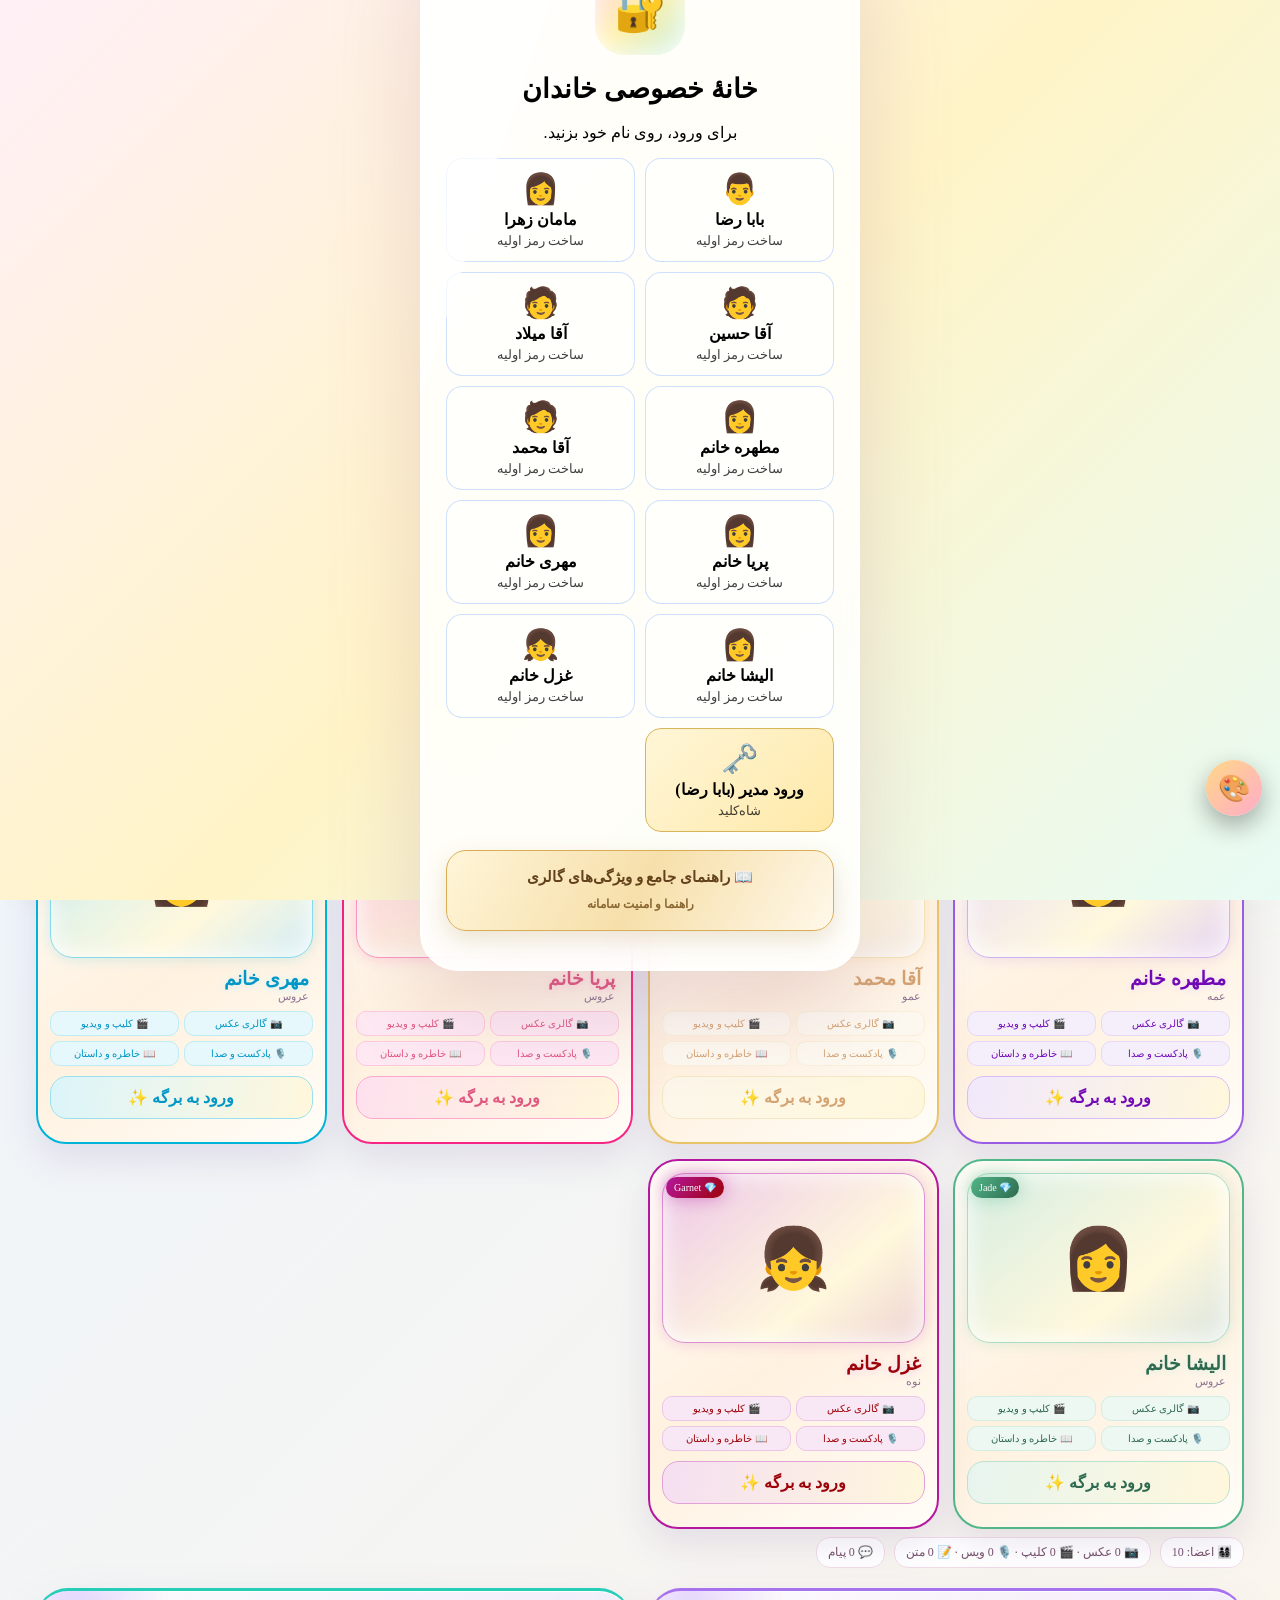
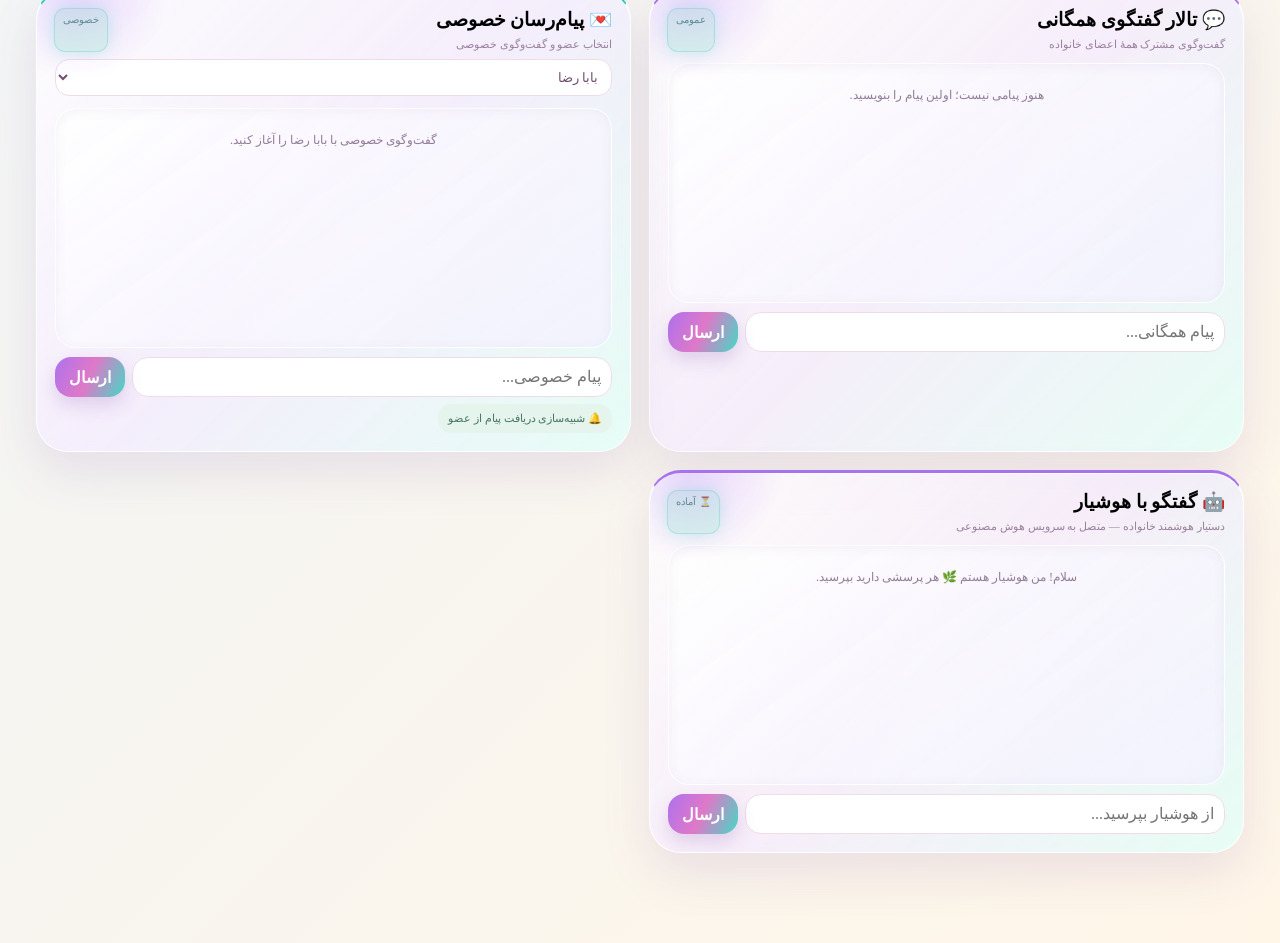
==== commit bf8c63b3: "Update index.html" ====
--- a/index.html
+++ b/index.html
@@ -1 +1,830 @@
-<!doctype html><html lang="fa" dir="rtl"><head><meta charset="utf-8"><meta name="viewport" content="width=device-width,initial-scale=1"><meta name="theme-color" content="#fffaf3"><title>گالری خاندان رضائی</title><link rel="stylesheet" href="css/styles.css"></head><body><header class="topbar"><div class="top-inner"><div class="brand"><img src="assets/logo2.webp" alt="نشان خانواده" onerror="this.style.display='none'"><span>گالری خاندان رضائی و وابستگان</span></div><nav class="controls"><button class="tool" id="nightBtn">☀️ روز / 🌙 شب</button><button class="tool" id="studioBtn">🎨 شخصی‌سازی</button><div id="themeBar" class="theme-bar"><button class="theme-chip" data-theme="gold">طلایی</button><button class="theme-chip" data-theme="ruby">یاقوتی</button><button class="theme-chip" data-theme="emerald">زمردی</button></div></nav></div></header><main class="container"><section class="hero"><h1>خانهٔ خاطرات خاندان رضائی</h1><p>یادگار ماندگار خانوادگی • گالری خصوصی و خانوادگی</p><div class="stats"><span class="stat">👨‍👩‍👧‍👦 اعضا: <b id="memberStat">۱۰</b></span><span class="stat">📷 عکس و رسانه: <b id="mediaStat">۰</b></span><span class="stat">💬 پیام‌ها: <b id="messageStat">۰</b></span></div></section><section class="panel"><h2>برگه‌های خانواده</h2><p class="muted">برای دیدن برگهٔ هر عضو روی کارت او بزنید.</p><div id="grid" class="members-grid"></div></section><section class="panel"><h2>🌳 شجرهٔ سه‌نسلی</h2><div id="goldenTree" class="tree" role="tree"></div></section><section id="profile" class="panel hidden"><div class="profile-head"><div class="avatar" id="profileAvatar"></div><div><h2 id="profileName"></h2><p id="profileRole" class="muted"></p></div><button class="btn" id="closeProfile">بستن</button></div><hr><h3>📚 خاطره‌نویسی و رسانه</h3><textarea class="field" id="memoryText" rows="3" placeholder="یک خاطره بنویسید..."></textarea><div class="row"><button class="btn" data-upload="photo">📷 عکس</button><button class="btn" data-upload="video">🎬 کلیپ</button><button class="btn" data-upload="audio">🎙️ ویس</button><button class="btn primary" id="publishMemory">📝 ثبت خاطره</button><select id="visibility" class="field" style="width:auto"><option value="public">عمومی</option><option value="family">خانوادگی</option><option value="private">اختصاصی</option></select></div><input id="mediaInput" type="file" hidden><div id="mediaGallery" class="media-list"></div><h3>گفت‌وگوی عضو با هوشیار (محلی)</h3><div id="aiLog" class="chatlog" aria-live="polite"></div><div class="row"><input id="aiInput" class="field" style="flex:1" placeholder="پیام خود را بنویسید"><button class="btn primary" id="aiSend">ارسال</button></div></section><section class="panel"><h2>💬 تالار گفت‌وگوی خانواده</h2><p class="muted">پیام‌ها روی همین مرورگر ذخیره می‌شوند.</p><div id="publicLog" class="chatlog" aria-live="polite"></div><div class="row"><input id="publicMsg" class="field" style="flex:1" placeholder="پیام همگانی..."><button class="btn primary" id="sendPublic">ارسال</button></div></section><div id="notice" class="notice" role="status"></div></main><script src="js/core.js"></script><script src="js/personalize.js"></script><script src="js/tree.js"></script><script src="js/media.js"></script><script src="js/chat.js"></script><script src="js/ai-bridge.js"></script><script src="js/app.js"></script></body></html>
+<!doctype html><html lang="fa" dir="rtl"><head><meta charset="utf-8"><meta name="viewport" content="width=device-width,initial-scale=1"><title>گالری خاندان رضائی و وابستگان | Rezaei Family & Affiliates Gallery</title><style>
+:root{--ink:#563c62;--muted:#927c99;--shadow:0 22px 60px #a86c9428}*{box-sizing:border-box}body{margin:0;font-family:Estedad,sans-serif;color:var(--ink);background:radial-gradient(circle at 8% 15%,#ffe1ee,transparent 23%),radial-gradient(circle at 92% 15%,#fff0ac,transparent 22%),radial-gradient(circle at 70% 90%,#d4f6e9,transparent 25%),#fffaf3}button,input,textarea{font:inherit}button{cursor:pointer;border:0}.hidden{display:none!important}.glass{position:relative;overflow:hidden}.glass:after{content:"";position:absolute;top:-100%;left:-35%;width:30%;height:300%;background:linear-gradient(100deg,transparent,#ffffffcc,transparent);transform:rotate(18deg);animation:sweep 6s infinite;pointer-events:none}@keyframes sweep{0%,58%{left:-45%}76%,100%{left:130%}}
+#login{position:fixed;inset:0;z-index:99;display:grid;place-items:center;padding:20px;background:linear-gradient(135deg,#fff0f7,#fff4c7,#e8fbf4)}.login{width:min(440px,100%);background:#ffffffdf;border:2px solid #fff;border-radius:38px;padding:34px 24px;text-align:center;box-shadow:0 35px 90px #99608335}.lock{width:90px;height:90px;margin:auto;border-radius:30px;display:grid;place-items:center;font-size:42px;background:linear-gradient(135deg,#ffd0e4,#fff0a9,#c7f0df);box-shadow:inset 0 0 28px #fff}.login h1{font-size:27px}.pass{display:flex;gap:8px}.pass input{flex:1;min-width:0;border:2px solid #f0dce8;border-radius:17px;padding:12px}.pass button{border-radius:17px;padding:12px 17px;background:linear-gradient(90deg,#ffabc9,#ffd77e);font-weight:800}.err{height:20px;color:#c86e92;font-size:12px}
+header{position:sticky;top:0;z-index:50;background:#ffffffdf;backdrop-filter:blur(18px);box-shadow:0 10px 35px #a56a8e18}.head{min-height:142px;max-width:1240px;margin:auto;padding:10px 16px;display:flex;align-items:center;justify-content:center;gap:14px;position:relative}.head .tools{position:absolute;right:16px}.head .logo{position:absolute;left:50%;transform:translateX(-50%);top:8px}.head .title{padding-top:112px;text-align:center;line-height:1.35}.head .grow{display:none}.logo{width:108px;height:108px;flex:none;border-radius:50%;overflow:hidden;border:4px solid #e1aa40;background:#fff;box-shadow:0 10px 28px #9c662e3a}.logo img{width:100%;height:100%;object-fit:cover}.title{font-weight:900;font-size:clamp(17px,3vw,28px);background:linear-gradient(90deg,#9b641d,#d9a53b,#825425);-webkit-background-clip:text;color:transparent}.grow{flex:1}.tools{display:flex;gap:7px;align-items:center}.tool,.theme{background:#fff;border:1px solid #f0e1e9;color:#715174;border-radius:15px;padding:8px 11px;box-shadow:0 7px 16px #a36c8e18}.bell{position:relative}.dot{position:absolute;top:-4px;right:-4px;width:15px;height:15px;border-radius:50%;background:#ff5c91;border:2px solid #fff;box-shadow:0 0 14px #ff5c91}.pulse{animation:pulse 1.4s infinite}@keyframes pulse{50%{transform:scale(1.3)}}.themes{max-width:1240px;margin:auto;padding:7px 16px 10px;display:flex;gap:7px;overflow:auto;white-space:nowrap}.theme.active{outline:2px solid #edc667;background:#fff7d8}
+.hero{padding:28px 16px 20px;min-height:450px;background:radial-gradient(circle at 10% 30%,#ffddec,transparent 28%),radial-gradient(circle at 90% 20%,#fff1af,transparent 28%),radial-gradient(circle at 70% 90%,#d1f5e8,transparent 30%)}.hero-in{max-width:1180px;margin:auto;display:grid;grid-template-columns:1fr 1fr;gap:28px;align-items:center}.hero h2{font-size:clamp(38px,6vw,70px);line-height:1.05;margin:12px 0}.grad{background:linear-gradient(90deg,#bd668f,#d79b3d,#58a98f);-webkit-background-clip:text;color:transparent}.hero p{line-height:2;color:#806b85}.art{height:320px;border:2px solid #fff;border-radius:40px;background:linear-gradient(135deg,#ffd1e3,#fff0aa,#c7f1e0);box-shadow:var(--shadow);position:relative;overflow:hidden}.orb{position:absolute;border-radius:50%;display:grid;place-items:center;background:#ffffffb8;box-shadow:inset 0 0 30px #fff,0 20px 40px #a26e9322;font-size:44px}.a{width:150px;height:150px;right:40px;top:28px}.b{width:105px;height:105px;left:48px;bottom:35px}.c{width:82px;height:82px;left:150px;top:125px}.d{width:62px;height:62px;right:200px;bottom:40px}.note{position:absolute;bottom:15px;right:15px;left:15px;background:#ffffffbf;padding:12px;border-radius:18px;font-size:12px}.ticker{overflow:hidden;background:#fff;border-block:1px solid #fff;padding:10px}.track{width:max-content;display:flex;gap:28px;animation:marquee 28s linear infinite}.track span{white-space:nowrap;font-size:12px;font-weight:800;color:#755677}@keyframes marquee{to{transform:translateX(-50%)}}
+.wrap{max-width:1240px;margin:auto;padding:24px 16px 90px}.section{display:flex;justify-content:space-between;align-items:end;margin:5px 0 16px}.section h2{margin:0}.section small{color:var(--muted)}.grid{display:grid;grid-template-columns:repeat(4,1fr);gap:15px}.card{position:relative;background:var(--bg);border:2px solid #fff;border-radius:30px;padding:12px;box-shadow:var(--shadow);transition:.3s;min-height:310px;overflow:hidden}.card:hover{transform:translateY(-7px)}.photo{height:170px;border-radius:23px;overflow:hidden;display:grid;place-items:center;font-size:60px;background:#fff9;box-shadow:inset 0 0 28px #fff}.photo img{width:100%;height:100%;object-fit:cover}.card h3{margin:10px 4px 0}.role{font-size:11px;color:#8c7391;margin:0 4px}.enter{width:100%;margin-top:10px;padding:11px;border-radius:17px;background:#fff;color:#654a68;font-weight:900}.new{position:absolute;top:16px;left:16px;background:#fff;padding:5px 8px;border-radius:12px;font-size:10px;color:#a55c80}.new i{display:inline-block;width:8px;height:8px;border-radius:50%;background:#ff5c91;box-shadow:0 0 10px #ff5c91}.count{position:absolute;top:16px;right:16px;background:#fff0f6;padding:4px 7px;border-radius:11px;font-size:10px;color:#aa6486}
+.page{display:grid;grid-template-columns:1.25fr .75fr;gap:17px;margin-top:25px}.panel{background:#fff;border:2px solid #fff;border-radius:32px;padding:18px;box-shadow:var(--shadow)}.profile{display:flex;align-items:center;gap:14px;padding:10px;border-radius:24px;background:linear-gradient(90deg,#fff3f9,#fffdf2,#f0fff9)}.avatar{width:95px;height:95px;border-radius:28px;overflow:hidden;display:grid;place-items:center;font-size:43px;background:linear-gradient(135deg,#ffd5e6,#fff0aa,#c6f0e0)}.avatar img{width:100%;height:100%;object-fit:cover}.profile h2{margin:0}.profile p{margin:4px 0;color:var(--muted);font-size:12px}.mods{display:grid;grid-template-columns:repeat(4,1fr);gap:9px;margin:15px 0}.mod{position:relative;padding:14px 7px;border-radius:19px;background:#fff7fb;border:1px solid #f2e0e9;color:#704e70}.mod .on{position:absolute;top:6px;right:6px;width:8px;height:8px;border-radius:50%;background:#ff5c91;box-shadow:0 0 10px #ff5c91}textarea{width:100%;min-height:100px;border:2px solid #f0dce7;border-radius:19px;padding:12px;resize:vertical}.publish{margin-top:8px;padding:12px 17px;border-radius:17px;background:linear-gradient(90deg,#a9e8d5,#a8d7ff);font-weight:900;color:#435765}.chat{background:linear-gradient(145deg,#fff4fa,#fffdf1,#effff8)}.chat-top{display:flex;justify-content:space-between}.private{font-size:10px;background:#d9f6eb;color:#4b8d79;padding:5px 8px;border-radius:10px}.chatlog{height:300px;overflow:auto;background:#ffffff9e;border-radius:21px;margin-top:12px;padding:10px}.bubble{max-width:86%;padding:9px 12px;border-radius:17px;margin:7px 0;font-size:12px}.in{margin-left:auto;background:#e7ddff}.out{margin-right:auto;background:#ffe0ec}.chatbar{display:flex;gap:7px;margin-top:9px}.chatbar input{flex:1;min-width:0;border:1px solid #eedce7;border-radius:16px;padding:10px}.chatbar button{padding:10px 14px;border-radius:16px;background:#ffd887}.top{position:fixed;bottom:20px;left:18px;z-index:70;width:50px;height:50px;border-radius:50%;background:linear-gradient(135deg,#fff,#ffd887);box-shadow:0 12px 30px #9c668b2b;color:#76506e;font-size:22px}.notices{position:fixed;top:100px;left:18px;width:min(360px,calc(100% - 36px));background:#fff;border:2px solid #fff;border-radius:25px;box-shadow:0 25px 60px #8f5d842b;padding:15px;z-index:80;display:none}.notices.show{display:block}.notice{padding:10px;border-radius:15px;background:#fff5fa;margin:7px 0;font-size:12px}
+
+.en-title{display:block;font-size:13px;direction:ltr;letter-spacing:.3px;color:#9a6b36}.ticker{background:linear-gradient(90deg,#fff4f7,#fff9df,#effbf6);padding:12px}.track{animation:marquee 32s linear infinite}.track:hover{animation-play-state:paused}.ticker-item{color:#745170!important}.grid .card{animation-duration:.95s;animation-fill-mode:both;animation-timing-function:cubic-bezier(.2,.8,.2,1)}
+@keyframes fromTL{from{opacity:0;transform:translate(-70vw,-65vh) scale(.7)}to{opacity:1;transform:translate(0,0) scale(1)}}@keyframes fromTR{from{opacity:0;transform:translate(70vw,-65vh) scale(.7)}to{opacity:1;transform:translate(0,0) scale(1)}}@keyframes fromBL{from{opacity:0;transform:translate(-70vw,65vh) scale(.7)}to{opacity:1;transform:translate(0,0) scale(1)}}@keyframes fromBR{from{opacity:0;transform:translate(70vw,65vh) scale(.7)}to{opacity:1;transform:translate(0,0) scale(1)}}
+.fly-tl{animation-name:fromTL}.fly-tr{animation-name:fromTR}.fly-bl{animation-name:fromBL}.fly-br{animation-name:fromBR}
+.stats{display:flex;gap:9px;flex-wrap:wrap;margin:8px 0 16px}.stat{background:#fff;border:1px solid #f1dce8;border-radius:14px;padding:7px 11px;font-size:12px;color:#76516c}.chat-stack{display:grid;grid-template-columns:1fr 1fr;gap:16px;margin-top:24px}.chatlog{height:240px}.chat-title{margin:0 0 7px}.select-member{width:100%;border:1px solid #eedce7;border-radius:14px;padding:9px;background:white;color:#704e70;margin-top:8px}.badge{position:absolute;top:13px;left:13px;min-width:24px;padding:4px 7px;border-radius:20px;background:#df5790;color:white;font-size:11px;font-weight:900;box-shadow:0 4px 12px #bd568844}.receive{margin-top:7px;background:#e5f5ed;color:#477565;border-radius:13px;padding:8px 10px;font-size:11px}.chat-actions{display:flex;gap:6px;flex-wrap:wrap}.empty{font-size:12px;color:#927c99;text-align:center;padding:14px}
+@media(max-width:650px){.head{min-height:128px}.head .logo{width:76px;height:76px;top:6px}.head .title{padding-top:80px;font-size:15px}.head .tools{right:6px;top:7px;display:grid;gap:4px}.head .tools .tool{padding:5px 7px}.chat-stack{grid-template-columns:1fr}}
+
+@media(max-width:950px){.grid{grid-template-columns:repeat(3,1fr)}.hero-in,.page{grid-template-columns:1fr}}@media(max-width:650px){.logo{width:58px;height:58px}.title{font-size:16px}.tools .tool{font-size:11px;padding:7px 8px}.grid{grid-template-columns:repeat(2,1fr);gap:10px}.card{min-height:270px}.photo{height:135px}.mods{grid-template-columns:repeat(2,1fr)}.hero{min-height:590px}.art{height:235px}.a{width:120px;height:120px}.b{width:85px;height:85px}.c{width:65px;height:65px;left:110px}.d{right:125px}}
+
+/* Final jewel treatment: bright warm surfaces and distinct luminous gem edges */
+body{background:radial-gradient(ellipse at 12% 8%,#ffe0d2 0,transparent 30%),radial-gradient(ellipse at 87% 13%,#fff0b8 0,transparent 27%),radial-gradient(ellipse at 60% 90%,#d9f7e8 0,transparent 32%),#fffaf0;color:#493c43}
+.site-header{position:relative;background:#fffaf0ed;backdrop-filter:blur(12px);box-shadow:0 8px 28px #b77d5520}.head{min-height:190px;display:flex;flex-direction:column;gap:4px;padding:12px 10px 8px}.head .logo{position:static;transform:none;width:112px;height:112px;border-color:#e9bf65;box-shadow:0 0 0 5px #fff7df,0 0 28px #dfa8446b}.head .title{padding:0;text-align:center;font-size:clamp(20px,3.3vw,32px);line-height:1.3}.toolbar{display:flex;justify-content:center;gap:8px;flex-wrap:wrap;padding:8px 12px 13px;border-top:1px solid #f5e5c9}.toolbar .tool{background:#fff;border-color:#eed9b6;color:#654d3b}.ticker{position:relative;z-index:1;background:linear-gradient(90deg,#fff1d6,#fff8e8,#ffefd7);border-block-color:#f2cf83}.track span{color:#835727!important}.card{--jewel:#e63946;--jewel2:#c1121f;border:2px solid var(--jewel);background:linear-gradient(145deg,#fffdf8eF,#fff1df 52%,#fffdf8);box-shadow:0 0 0 2px color-mix(in srgb,var(--jewel) 25%,white),0 10px 28px color-mix(in srgb,var(--jewel) 32%,transparent),inset 0 0 24px color-mix(in srgb,var(--jewel) 13%,white);}
+.card:hover{box-shadow:0 0 0 3px color-mix(in srgb,var(--jewel) 30%,white),0 14px 38px color-mix(in srgb,var(--jewel) 48%,transparent)}.card h3{color:var(--jewel2);text-shadow:0 1px 8px color-mix(in srgb,var(--jewel) 22%,white)}.new{background:linear-gradient(130deg,var(--jewel),var(--jewel2));color:white;box-shadow:0 0 18px color-mix(in srgb,var(--jewel) 45%,transparent)}.count{color:var(--jewel2);border:1px solid var(--jewel)}.photo{border:1px solid color-mix(in srgb,var(--jewel) 48%,white);background:linear-gradient(140deg,color-mix(in srgb,var(--jewel) 24%,white),#fff8dc 65%,color-mix(in srgb,var(--jewel2) 18%,white));box-shadow:inset 0 0 24px #fff,0 0 15px color-mix(in srgb,var(--jewel) 20%,transparent)}.enter{background:linear-gradient(100deg,color-mix(in srgb,var(--jewel) 14%,white),#fff7dc);color:var(--jewel2);border:1px solid color-mix(in srgb,var(--jewel) 40%,white)}.card-sections{display:grid;grid-template-columns:1fr 1fr;gap:5px;margin-top:8px}.card-sections span{font-size:10px;text-align:center;padding:6px 3px;border-radius:10px;background:color-mix(in srgb,var(--jewel) 10%,white);color:var(--jewel2);border:1px solid color-mix(in srgb,var(--jewel) 25%,white)}.card{min-height:370px}.night{background:radial-gradient(circle at 15% 8%,#51404a,transparent 30%),radial-gradient(circle at 85% 10%,#53452f,transparent 28%),#45373d;color:#fff4df}.night .site-header,.night .panel{background:#645452;color:#fff4df}.night .ticker{background:#594841}.night .hero{filter:saturate(.9)}.night .card{background:linear-gradient(140deg,color-mix(in srgb,var(--jewel) 20%,#735d50),#77644f);color:#fff5dc}.night .role{color:#f3dfc5}.night .toolbar .tool{background:#716057;color:#fff4df}.chat-stack .chat{min-width:0}.toolbar button{white-space:nowrap}
+@media(max-width:650px){.head{min-height:0}.head .logo{width:88px;height:88px}.toolbar{gap:5px}.toolbar .tool{font-size:11px;padding:7px}.card{min-height:350px}.card-sections span{font-size:9px}}
+
+/* Accessible, responsive glassmorphism dialogs */
+.modal-back{position:fixed;inset:0;z-index:99999;display:none;align-items:center;justify-content:center;padding:clamp(12px,3vw,28px);overflow-y:auto;background:rgba(0,0,0,.65);backdrop-filter:blur(8px);-webkit-backdrop-filter:blur(8px)}
+.modal-back.open{display:flex}
+.modal-card,.story-card{position:relative;width:min(620px,100%);max-height:min(90vh,900px);overflow:auto;border:1px solid rgba(255,255,255,.72);border-radius:28px;padding:clamp(22px,4vw,38px);color:#563c62;background:linear-gradient(145deg,rgba(255,255,255,.94),rgba(255,246,250,.86));box-shadow:0 30px 90px rgba(30,12,35,.38),inset 0 1px 0 rgba(255,255,255,.85);backdrop-filter:blur(22px);-webkit-backdrop-filter:blur(22px)}
+.modal-card h2{text-align:center;margin:0 34px 16px;font-size:clamp(20px,4vw,27px)}
+.story-card{width:min(850px,100%);line-height:2.05;font-size:clamp(14px,2vw,17px);scrollbar-width:thin;scrollbar-color:#d7b4cb transparent}
+.story-card h3{margin:24px 0 8px;color:#854a78;font-size:clamp(18px,3vw,23px)}
+.story-card p{margin:10px 0;text-align:justify}
+.story-glow{margin:0 32px 6px;text-align:center;font-size:clamp(23px,5vw,36px);font-weight:900;color:#8b4b7c;text-shadow:0 4px 22px rgba(197,128,177,.35)}
+.story-sub{text-align:center;color:#927c99;font-size:13px;margin-bottom:14px}
+.story-divider{border:0;border-top:1px solid rgba(139,75,124,.2);margin:18px 0}
+.xbtn{position:absolute;top:14px;inset-inline-end:14px;width:38px;height:38px;border-radius:50%;color:#704d68;background:rgba(255,255,255,.8);box-shadow:0 4px 14px #563c6220;font-size:20px}
+.mrow{display:grid;gap:6px;margin:12px 0}.mrow label{font-size:13px;color:#765b76}.mrow input{width:100%;padding:12px 14px;border:1px solid #e4ccdf;border-radius:14px;background:#ffffffc9;color:#563c62;outline:none}.mrow input:focus{border-color:#bb79aa;box-shadow:0 0 0 3px #bb79aa25}
+.merr{min-height:20px;color:#b12855;text-align:center;font-size:13px}.mbtn{width:100%;padding:12px 18px;border-radius:14px;color:white;background:linear-gradient(100deg,#a65e91,#714f83);box-shadow:0 8px 22px #714f8333}
+.night .modal-card,.night .story-card{color:#fff3df;background:linear-gradient(145deg,rgba(67,52,66,.97),rgba(48,42,50,.95));border-color:#ffffff30}.night .story-card h3,.night .story-glow{color:#f0bfdc}.night .story-sub,.night .mrow label{color:#e0c9df}.night .mrow input{color:#fff;background:#ffffff14;border-color:#ffffff40}
+@media(max-width:600px){.modal-back{padding:10px;align-items:center}.modal-card,.story-card{max-height:94dvh;border-radius:22px;padding:22px 17px}.story-card{line-height:1.9}.story-card p{text-align:start}.xbtn{top:10px;inset-inline-end:10px}}
+\n/* Royal Aurora glass & motion upgrade */
+:root{--royal-ink:#302451;--aurora-violet:#8c52ec;--aurora-teal:#20d7bd;--aurora-pink:#ed70ca}
+body{color:var(--royal-ink);background:radial-gradient(ellipse at 8% 18%,#f4d9ffb8,transparent 32%),radial-gradient(ellipse at 91% 13%,#b9fff3a1,transparent 31%),radial-gradient(ellipse at 70% 88%,#ffc9e873,transparent 34%),linear-gradient(135deg,#fffaff,#f7fbff 48%,#fff8f5);background-attachment:fixed}
+body:before,body:after{content:"";position:fixed;z-index:-1;pointer-events:none;width:38vw;height:38vw;border-radius:50%;filter:blur(80px);opacity:.28;animation:auroraDrift 18s ease-in-out infinite alternate}
+body:before{top:8vh;left:-13vw;background:radial-gradient(circle,#bc75ff,transparent 67%)}body:after{right:-12vw;bottom:3vh;background:radial-gradient(circle,#27e5cd,transparent 67%);animation-delay:-8s}
+@keyframes auroraDrift{to{transform:translate(7vw,5vh) scale(1.17)}}
+.glass,.panel,.card,.login{backdrop-filter:blur(18px) saturate(1.3);-webkit-backdrop-filter:blur(18px) saturate(1.3)}
+.card{transform-style:preserve-3d;transition:transform .38s cubic-bezier(.2,.8,.2,1),box-shadow .38s,border-color .38s;box-shadow:0 16px 36px #724d9922,inset 0 1px #ffffffcc}
+.card:after{content:"";position:absolute;inset:-80% -55%;background:linear-gradient(110deg,transparent 43%,#ffffff9c 50%,transparent 57%);transform:translateX(-70%) rotate(8deg);transition:transform .8s;pointer-events:none}
+.card:hover{transform:perspective(900px) rotateX(2deg) rotateY(-2deg) translateY(-10px) scale(1.015);box-shadow:0 27px 50px #7545aa36;border-color:#ffffff}
+.card:hover:after{transform:translateX(65%) rotate(8deg)}
+.enter,.tool,.chatbar button,.publish,.close-page{position:relative;overflow:hidden;transition:transform .22s ease,box-shadow .22s,filter .22s}
+.enter:hover,.tool:hover,.chatbar button:hover,.publish:hover,.close-page:hover{transform:translateY(-2px) scale(1.025);filter:saturate(1.2);box-shadow:0 10px 24px #8758c43a}
+.chat-stack{display:grid;grid-template-columns:1fr 1fr;gap:18px;align-items:stretch;margin-top:20px}
+.chat{position:relative;overflow:hidden;border:1px solid #ffffffdd;background:linear-gradient(135deg,#ffffffc9,#f4eaffbb 48%,#e0fff8c9);box-shadow:0 20px 48px #7650a322,inset 0 1px 0 #fff}
+.chat:before{content:"";position:absolute;width:190px;height:190px;top:-100px;inset-inline-end:-55px;border-radius:50%;background:radial-gradient(circle,#b37aff4a,transparent 70%);pointer-events:none}
+.chat-stack>section.chat{border-top:3px solid #a772ed}.chat-stack>aside.chat{border-top:3px solid #26cdb7}
+.private{box-shadow:0 0 0 1px #62dbc06b,0 0 17px #35d5b751;animation:onlinePulse 2.5s ease-in-out infinite}
+@keyframes onlinePulse{50%{box-shadow:0 0 0 5px #62dbc025,0 0 22px #35d5b782}}
+.bubble{position:relative;border:1px solid #ffffffd9;box-shadow:0 7px 17px #45315e17,inset 0 1px #ffffffb5;animation:bubbleIn .48s cubic-bezier(.18,.89,.32,1.28) both;line-height:1.8}
+.bubble.in{background:linear-gradient(135deg,#ede4ff,#dbfbf4);border-color:#9a76de62}.bubble.out{background:linear-gradient(135deg,#ffe2f1,#f2e8ff);border-color:#d66bb44f}
+@keyframes bubbleIn{0%{opacity:0;transform:translateY(12px) scale(.88)}75%{opacity:1;transform:translateY(-2px) scale(1.025)}100%{transform:translateY(0) scale(1)}}
+.chatbar button{background:linear-gradient(115deg,#ae72ee,#df78c8 48%,#43d9c4);color:#fff;font-weight:800;box-shadow:0 8px 18px #8650ae36}
+.chatbar button:after,.publish:after,.close-page:after{content:"";position:absolute;inset:-60% auto -60% -45%;width:35%;transform:rotate(20deg);background:linear-gradient(90deg,transparent,#ffffffa8,transparent);transition:left .65s}
+.chatbar button:hover:after,.publish:hover:after,.close-page:hover:after{left:130%}
+.chatlog{border:1px solid #ffffffd9;box-shadow:inset 0 2px 12px #674a7410;background:linear-gradient(145deg,#ffffffc7,#f4f0ffb8)}
+.page{scroll-margin-top:175px}.page.hidden{display:none!important}.page-enter{animation:pageFloat .78s cubic-bezier(.17,.84,.28,1.18) both}
+@keyframes pageFloat{from{opacity:0;transform:translateY(42px) scale(.965);filter:blur(7px)}to{opacity:1;transform:translateY(0) scale(1);filter:blur(0)}}
+.profile-panel{grid-column:1/-1;position:relative;padding-top:62px;background:linear-gradient(135deg,#ffffffdf,#f5eaffd9 53%,#e5fff8df);border:1px solid #fff;box-shadow:0 28px 70px #6b4c9626}
+.close-page{position:absolute;top:15px;inset-inline-start:16px;padding:10px 17px;border-radius:16px;background:linear-gradient(110deg,#9c65e6,#d86fbd,#31cbb9);color:#fff;font-weight:900;box-shadow:0 8px 22px #8150b636}
+.site-header{background:#ffffffd9;border-bottom:1px solid #ffffff}
+@media(max-width:760px){.chat-stack{grid-template-columns:1fr}.grid{grid-template-columns:repeat(2,1fr)}}
+@media(max-width:480px){.profile-panel{padding:58px 12px 14px}.close-page{top:10px;inset-inline-start:10px}.card{min-height:285px}.photo{height:145px}}
+@media(prefers-reduced-motion:reduce){*,*:before,*:after{scroll-behavior:auto!important;animation-duration:.01ms!important;animation-iteration-count:1!important;transition-duration:.01ms!important}}
+
+/* v5: pre-login guide and orchestrated entrance */
+#login{transition:opacity .55s ease,visibility .55s ease}#login.gate-exit{opacity:0;visibility:hidden;pointer-events:none}
+.prehelp{display:block;width:100%;margin:18px auto 4px;padding:14px 12px;border-radius:20px;color:#62411b;font-weight:900;font-size:15px;line-height:1.7;background:linear-gradient(120deg,#fff5d8,#f6dfaa,#fff8e9);border:1px solid #d9ad54;box-shadow:0 9px 24px #9d702331;transition:transform .2s,box-shadow .2s}.prehelp:hover{transform:translateY(-2px);box-shadow:0 13px 30px #9d70234a}.prehelp small{color:#8c6934;font-size:12px}
+#helpBack{z-index:100002}.help-card{width:min(780px,100%);line-height:1.9}.help-card h3{margin:18px 0 4px;color:#825b25}.help-card p{margin:4px 0 14px}.help-card ol{padding-inline-start:25px}.help-card li{margin:12px 0}.help-foot{border-top:1px solid #ddcda9;padding-top:12px;color:#715f47;font-size:13px}
+#skipIntro{position:fixed;z-index:100001;top:16px;inset-inline-end:16px;padding:11px 17px;border-radius:999px;color:#fff;background:linear-gradient(110deg,#362650,#85672d);box-shadow:0 8px 25px #0005;font-weight:800;display:none}body.cinematic #skipIntro{display:block}
+@keyframes logoGlide{0%{opacity:0;transform:translateX(-90px) scale(.78);filter:drop-shadow(0 0 0 #e6bf55)}65%{opacity:1;transform:translateX(10px) scale(1.04);filter:drop-shadow(0 0 24px #ffd86a)}100%{opacity:1;transform:translateX(0) scale(1);filter:drop-shadow(0 0 12px #e6bf55)}}
+@keyframes cascadeGlass{0%{opacity:0;transform:translateY(-45px);filter:blur(9px)}75%{opacity:1;transform:translateY(5px);filter:blur(0)}100%{opacity:1;transform:translateY(0);filter:blur(0)}}
+@keyframes cardCinematic{0%{opacity:0;transform:perspective(900px) translate3d(0,80px,-90px) rotateX(22deg) rotateY(-12deg) scale(.88);filter:blur(5px)}75%{opacity:1;transform:perspective(900px) translate3d(0,-5px,0) rotateX(-2deg) rotateY(2deg) scale(1.02);filter:blur(0)}100%{opacity:1;transform:perspective(900px) translate3d(0,0,0) rotateX(0) rotateY(0) scale(1);filter:blur(0)}}
+body.cinematic .logo{animation:logoGlide 1s cubic-bezier(.2,.8,.2,1) both}body.cinematic .site-header{animation:cascadeGlass .85s 1s cubic-bezier(.2,.8,.2,1) both}body.cinematic .ticker{animation:cascadeGlass .75s 1.45s cubic-bezier(.2,.8,.2,1) both}body.cinematic .card{opacity:0;animation:cardCinematic .75s 2s cubic-bezier(.2,.8,.2,1) both;animation-delay:calc(2s + var(--card-index,0)*.12s)}
+@media(prefers-reduced-motion:reduce){body.cinematic *,body.cinematic *:before,body.cinematic *:after{animation-duration:.01ms!important;animation-delay:0ms!important}}
+
+
+/* استایل بازطراحی‌شده درخت محبت - نسخه ۹ */
+#treeSection {
+  background: radial-gradient(ellipse at center, #0f274d 0%, #081426 100%) !important;
+  border: 3px solid #d4af37 !important;
+  border-radius: 24px !important;
+  box-shadow: 0 15px 40px rgba(0, 0, 0, 0.6), inset 0 0 30px rgba(212, 175, 55, 0.2) !important;
+  color: #fff !important;
+  padding: 30px 20px !important;
+  position: relative;
+  overflow: hidden;
+}
+.tree-cartouche {
+  text-align: center;
+  margin-bottom: 30px;
+  background: linear-gradient(135deg, rgba(15, 39, 77, 0.9), rgba(8, 20, 38, 0.9));
+  border: 2px solid #d4af37;
+  display: inline-block;
+  padding: 12px 35px;
+  border-radius: 50px;
+  box-shadow: 0 4px 20px rgba(212, 175, 55, 0.3);
+}
+.tree-cartouche h2 {
+  font-family: 'IranNastaliq', 'Vazirmatn', cursive, Tahoma !important;
+  font-size: 2.4rem;
+  color: #ffd700;
+  margin: 0;
+  text-shadow: 0 2px 8px rgba(0,0,0,0.8);
+}
+.tree-cartouche span {
+  font-size: 1.1rem;
+  color: #e0e0e0;
+  letter-spacing: 1px;
+}
+.tree-node-heart {
+  position: relative;
+  width: 100px;
+  height: 100px;
+  margin: 10px auto;
+  background: radial-gradient(circle, #e63946 0%, #9b111e 100%);
+  transform: rotate(-45deg);
+  border-radius: 50% 50% 0 50%;
+  display: flex;
+  align-items: center;
+  justify-content: center;
+  box-shadow: 0 8px 25px rgba(230, 57, 70, 0.5);
+  transition: all 0.3s ease;
+  cursor: pointer;
+  border: 2px solid #ffd700;
+}
+.tree-node-heart:hover {
+  transform: rotate(-45deg) scale(1.1);
+  box-shadow: 0 12px 30px rgba(255, 215, 0, 0.7);
+}
+.tree-node-heart.special-daughter {
+  background: radial-gradient(circle, #ffb703 0%, #d48b00 100%);
+  box-shadow: 0 8px 30px rgba(255, 183, 3, 0.7);
+  border: 3px solid #fff;
+}
+.tree-node-heart.peak-grandchild {
+  background: radial-gradient(circle, #ff4d6d 0%, #c9184a 100%);
+  box-shadow: 0 10px 35px rgba(255, 77, 109, 0.8);
+  border: 3px solid #ffd700;
+  animation: pulse-glow 2s infinite alternate;
+}
+@keyframes pulse-glow {
+  0% { box-shadow: 0 0 15px rgba(255, 215, 0, 0.6); }
+  100% { box-shadow: 0 0 35px rgba(255, 77, 109, 1); }
+}
+.tree-heart-inner {
+  transform: rotate(45deg);
+  display: flex;
+  flex-direction: column;
+  align-items: center;
+  justify-content: center;
+  text-align: center;
+}
+.tree-heart-inner img {
+  width: 52px;
+  height: 52px;
+  border-radius: 50%;
+  border: 2px solid #ffd700;
+  object-fit: cover;
+  background: #fff;
+}
+.tree-heart-inner .heart-label {
+  font-size: 0.78rem;
+  font-weight: bold;
+  color: #fff;
+  margin-top: 4px;
+  text-shadow: 0 2px 4px #000;
+  white-space: nowrap;
+}
+
+
+.story-note{margin:10px 0 18px;padding:12px 15px;border-inline-start:3px solid #a772ed;border-radius:12px;background:#f7f0ff;color:#624c70;font-size:.9em;line-height:1.9}
+.night .story-note{background:#ffffff12;color:#f4dff0;border-color:#d29bef}
+</style>
+<script>
+/* v6 scroll fix */
+history.scrollRestoration='manual';
+window.scrollTo(0,0);
+try { (function() { let f=document.getElementById('pw'); if(f){const of=f.focus;f.focus=function(){if(sessionStorage.getItem('rezaei_user_scrolled')==='1')of.call(f);else{window.scrollTo(0,0)}}} })(); } catch(e) {}
+['scroll','keydown','pointerdown'].forEach(ev=>window.addEventListener(ev,()=>{try{sessionStorage.setItem('rezaei_user_scrolled','1')}catch(e){}},{once:true,passive:true}));
+</script>
+
+<style id="royal-v6">
+/* ===== ROYAL V6 ADDITIONS ===== */
+/* dynamic golden tree */
+:root{--rt1:#d4af37;--rt2:#f6e27a;--rt3:#b8860b}
+#treeSection{margin:34px auto;max-width:1150px;padding:22px 14px;border-radius:34px;background:linear-gradient(160deg,#fff8e5,#fffdf4 55%,#f7efd8);border:2px solid #e6c96a55;box-shadow:0 22px 60px #b8860b22;position:relative;overflow:hidden}
+#treeSection:before{content:"🌳";position:absolute;inset-inline-start:18px;top:14px;font-size:26px;opacity:.55}
+.tree-title{text-align:center;font-size:20px;font-weight:800;color:#8a6d1f;margin:2px 0 4px}
+.tree-sub{text-align:center;font-size:12px;color:#a08a45;margin-bottom:16px}
+#goldenTree{position:relative;width:100%;min-height:430px;display:grid;place-items:center}
+.tree-trunk{position:absolute;bottom:12px;left:50%;transform:translateX(-50%);width:10px;height:120px;background:linear-gradient(180deg,#d4af37,#8a6d1f);border-radius:8px;opacity:.7}
+.tree-gen{position:absolute;left:0;right:0;display:flex;justify-content:center;flex-wrap:wrap;gap:14px}
+.tnode{position:relative;width:104px;text-align:center;cursor:pointer;transition:transform .35s cubic-bezier(.2,.8,.2,1);animation:treeIn .7s cubic-bezier(.2,.8,.2,1) both;animation-delay:var(--d,0s)}
+@keyframes treeIn{from{opacity:0;transform:translateY(26px) scale(.85)}to{opacity:1;transform:none}}
+.tnode:hover{transform:translateY(-6px) scale(1.06)}
+.tnode.sel .tnode-av{box-shadow:0 0 0 4px #d4af37,0 0 22px 6px #f6e27a99}
+.tnode-av{width:86px;height:86px;margin:0 auto 6px;border-radius:50%;display:grid;place-items:center;font-size:34px;color:#fff;background:var(--c,#d4af37);border:3px solid #f6e27a;box-shadow:0 10px 24px #b8860b44;overflow:hidden;position:relative}
+.tnode-av img{width:100%;height:100%;object-fit:cover;border-radius:50%}
+.tnode-blossom .tnode-av{border-style:dashed;border-color:#ff8fb3;box-shadow:0 0 18px #f7258566}
+.tnode-nm{font-size:12px;font-weight:700;color:#6b5416}
+.tnode-rl{font-size:10px;color:#a08a45}
+.tree-leaves{position:absolute;inset:0;pointer-events:none}
+.tree-leaves span{position:absolute;font-size:15px;animation:leafFall linear infinite;opacity:.8}
+@keyframes leafFall{from{transform:translateY(-20px) rotate(0)}to{transform:translateY(480px) rotate(360deg)}}
+/* chat / messenger slide-in */
+.chat-stack{--slide:0}
+.panel.chat{transition:transform .9s cubic-bezier(.16,.9,.24,1),opacity .9s ease,box-shadow .5s}
+body.v6-intro .panel.chat:first-of-type{transform:translateX(120%);opacity:0}
+body.v6-intro .chat-stack aside.chat{transform:translateX(-120%);opacity:0}
+.panel.chat.in-right{animation:slideFromRight 1s cubic-bezier(.16,.9,.24,1) both}
+.panel.chat.in-left{animation:slideFromLeft 1s cubic-bezier(.16,.9,.24,1) both}
+@keyframes slideFromRight{from{transform:translateX(120%);opacity:0;box-shadow:0 0 0 #0000}60%{opacity:1}to{transform:none;opacity:1}}
+@keyframes slideFromLeft{from{transform:translateX(-120%);opacity:0}60%{opacity:1}to{transform:none;opacity:1}}
+/* visibility selector in upload */
+.vis-row{display:flex;gap:8px;margin:10px 0;flex-wrap:wrap}
+.vis-chip{border:1.5px solid #d9b96a;background:#fff7dd;color:#7a5f12;border-radius:999px;padding:6px 14px;font-size:12px;font-weight:700;transition:.25s}
+.vis-chip.on{background:linear-gradient(120deg,#d4af37,#f6e27a);color:#3d2e00;border-color:#b8860b;box-shadow:0 4px 14px #d4af3766}
+/* royal themes + font scaler */
+body.rt-gold{--ink:#563c10;--muted:#92794a;--shadow:0 22px 60px #b8860b2b}
+body.rt-ruby{--ink:#5a0e22;--muted:#a05a6c;--shadow:0 22px 60px #800f2f2e;background:radial-gradient(circle at 10% 12%,#ffe3ea,transparent 26%),radial-gradient(circle at 90% 88%,#ffd8e4,transparent 24%),#fff7f9!important}
+body.rt-emerald{--ink:#0c4a34;--muted:#5e8f7c;--shadow:0 22px 60px #0a5c3f2b;background:radial-gradient(circle at 10% 12%,#dff7ea,transparent 26%),radial-gradient(circle at 90% 88%,#e2fbf0,transparent 24%),#f6fffa!important}
+body.rt-ruby .head,body.rt-ruby .panel{border-color:#c9184a55}
+body.rt-emerald .head,body.rt-emerald .panel{border-color:#0a5c3f55}
+.royal-bar{display:flex;gap:6px;align-items:center;justify-content:center;flex-wrap:wrap;margin:10px auto;max-width:1150px}
+.royal-chip{border:1.5px solid #caa94e;border-radius:999px;padding:5px 12px;font-size:11.5px;font-weight:700;background:#fffaf0;color:#7a5f12;transition:.25s}
+.royal-chip.on{background:linear-gradient(120deg,#d4af37,#f6e27a);color:#3d2e00}
+.font-ctl{display:flex;gap:4px;align-items:center}
+.font-ctl button{width:26px;height:26px;border-radius:50%;border:1.5px solid #caa94e;background:#fffaf0;font-weight:800;color:#7a5f12}
+/* updated guide */
+.v6-extra li{margin-bottom:8px}
+@media(max-width:650px){
+ .tree-gen{gap:8px}
+ .tnode{width:88px}
+ .tnode-av{width:70px;height:70px;font-size:27px}
+ #goldenTree{min-height:560px}
+}
+</style>
+<style id="royal-v7-overrides">
+/* Royal Persian jewel-box header */
+.site-header{background:radial-gradient(circle at 50% 0%, rgba(212, 175, 55, 0.25), transparent 70%),linear-gradient(135deg,#1a150b 0%,#2b1f0d 50%,#151109 100%);border-bottom:2px solid rgba(212,175,55,0.4);box-shadow:0 10px 30px rgba(0,0,0,0.6);}
+.site-header .title,.site-header .tools{color:#f6e7bd}.site-header .title h1,.site-header .title h2{color:#f6e7bd}
+@keyframes headerElemEnter{from{opacity:0;transform:translateY(-25px)}to{opacity:1;transform:translateY(0)}}
+.site-header .logo,.site-header .title,.site-header .stats,.site-header .tools,.site-header .head button{animation:headerElemEnter .8s cubic-bezier(.16,1,.3,1) both}
+.site-header .logo{animation-delay:.1s}.site-header .title{animation-delay:.2s}.site-header .stats{animation-delay:.3s}.site-header .tools{animation-delay:.4s}.site-header .head button{animation-delay:.5s}
+/* Compact, scrollable family-tree jewel box */
+#treeSection{max-width:860px;margin:0 auto 20px;max-height:280px;overflow-y:auto;overflow-x:hidden;padding:12px;border-radius:18px;border:1px solid rgba(212,175,55,.65);box-shadow:0 8px 24px rgba(184,134,11,.16);background:linear-gradient(145deg,#fffaf0,#fffdf7 55%,#f8f0dd)}
+#treeSection:before{font-size:17px;top:8px;inset-inline-start:10px}.tree-title{font-size:16px;margin:0 0 2px}.tree-sub{font-size:10px;margin-bottom:6px}
+#goldenTree{min-height:430px;place-items:start center}.tree-gen{gap:5px 8px}.tnode{width:52px;font-size:10px}.tnode-av{width:36px;height:36px;font-size:17px;margin:0 auto 3px;border-width:2px}.tnode-nm{font-size:9px;line-height:1.2}.tnode-rl{font-size:8px;line-height:1.15}.tree-leaves span{font-size:10px}
+/* Enter from opposite lower corners only when the cards enter the viewport */
+@keyframes slideFromBottomRight{from{opacity:0;transform:translate(60px,40px)}to{opacity:1;transform:translate(0,0)}}
+@keyframes slideFromBottomLeft{from{opacity:0;transform:translate(-60px,40px)}to{opacity:1;transform:translate(0,0)}}
+.panel.chat.in-right{animation:slideFromBottomRight .9s cubic-bezier(.16,.9,.24,1) both}
+.panel.chat.in-left{animation:slideFromBottomLeft .9s cubic-bezier(.16,.9,.24,1) both}
+@media(max-width:650px){.tnode{width:52px}.tnode-av{width:36px;height:36px;font-size:17px}#goldenTree{min-height:430px}}
+</style>
+<style id="royal-v9-final-tree-fix">
+/* Refined compact family tree: preserve all rows and avoid mobile collisions. */
+#treeSection{box-sizing:border-box;width:min(100% - 24px,900px);margin:18px auto 22px;padding:14px 12px 12px;max-height:340px;overflow:auto;overscroll-behavior:contain;border:1px solid rgba(184,134,11,.38);border-radius:20px;background:linear-gradient(145deg,#fffaf0 0%,#fffdf8 58%,#f7efd9 100%);box-shadow:0 10px 28px rgba(102,75,15,.12);scrollbar-color:#c9a94c #f6efd9;scrollbar-width:thin}
+#treeSection:before{font-size:18px;top:9px;inset-inline-start:10px;pointer-events:none}
+.tree-title{font-size:clamp(15px,2vw,18px);line-height:1.5;margin:0 24px 2px;color:#755a14}
+.tree-sub{font-size:11px;line-height:1.65;margin:0 auto 8px;max-width:680px}
+#goldenTree{position:relative;box-sizing:border-box;width:100%;min-height:430px;overflow:hidden;place-items:start center}
+.tree-trunk{z-index:0;bottom:8px;height:120px;width:8px;border-radius:8px;box-shadow:0 0 12px rgba(184,134,11,.2)}
+.tree-gen{z-index:1;gap:6px 10px;align-items:flex-start;padding:0 4px;box-sizing:border-box}
+.tree-gen[style*="top: 20px"]{top:26px!important}
+.tree-gen[style*="top: 121px"]{top:132px!important}
+.tree-gen[style*="top: 226px"]{top:250px!important}
+.tnode{box-sizing:border-box;width:clamp(62px,10vw,88px);min-height:84px;padding:3px 2px 5px;border-radius:12px;cursor:pointer;overflow-wrap:anywhere}
+.tnode:hover{transform:translateY(-3px)}
+.tnode-av{width:clamp(38px,6vw,54px);height:clamp(38px,6vw,54px);font-size:22px;margin:0 auto 4px;border-width:2px}
+.tnode-nm{font-size:clamp(9px,1.4vw,11px);line-height:1.35;overflow-wrap:anywhere}
+.tnode-rl{font-size:9px;line-height:1.35;overflow-wrap:anywhere}
+.tree-leaves{z-index:0}
+@media(max-width:520px){
+ #treeSection{width:calc(100% - 16px);max-height:320px;margin:12px auto 16px;padding:12px 8px;border-radius:16px}
+ .tree-sub{font-size:10px;margin-bottom:5px}
+ #goldenTree{min-height:420px}
+ .tree-gen{gap:5px 4px;padding-inline:1px}
+ .tnode{width:clamp(52px,16vw,68px);min-height:78px;padding-inline:1px}
+ .tnode-av{width:38px;height:38px;font-size:19px}
+ .tnode-nm{font-size:9px}.tnode-rl{font-size:8px}
+ .tree-gen[style*="top: 26px"]{top:26px!important}
+ .tree-gen[style*="top: 132px"]{top:132px!important}
+ .tree-gen[style*="top: 250px"]{top:250px!important}
+}
+@media(prefers-reduced-motion:reduce){.tnode,.tree-leaves span{animation:none!important;transition:none!important}}
+</style>
+
+<style id="sky-blue-header-override">
+.site-header, .head {
+    background: linear-gradient(135deg, #bfe3f7 0%, #8ac8f0 50%, #68b4e8 100%) !important;
+    border-bottom: 2px solid #d4af37 !important;
+}
+.site-header h1, .head h1, .brand h1 {
+    color: #0b2545 !important;
+    text-shadow: 0 1px 2px rgba(255,255,255,0.6) !important;
+}
+.site-header p, .head p, .brand p {
+    color: #133b5c !important;
+}
+</style>
+<script id="full-bilingual-support">
+document.addEventListener('DOMContentLoaded', function() {
+    var langBtn = document.getElementById('langToggle');
+    if (!langBtn) return;
+    
+    var currentLang = 'fa';
+    var dict = {
+        fa: {
+            brandTitle: 'گالری خاندان رضائی',
+            brandSub: 'یادگار ماندگار خانوادگی • Rezeai Family Keepsake',
+            gridTitle: 'برگه‌های خانواده',
+            gridSub: 'برای ورود به هر برگه، روی نام یا تصویر عضو کلیک فرمایید.',
+            storyBtn: 'روایت بابا رضا و هوشیار',
+            backBtn: '← بازگشت به فهرست خانواده',
+            dir: 'rtl'
+        },
+        en: {
+            brandTitle: 'Rezaei Family Gallery',
+            brandSub: 'A Timeless Family Keepsake',
+            gridTitle: 'Family Members',
+            gridSub: 'Click on any member card to view their personal album and story.',
+            storyBtn: 'Story: Baba Reza & Hoshiyar',
+            backBtn: '← Back to Family List',
+            dir: 'ltr'
+        }
+    };
+    
+    langBtn.addEventListener('click', function(e) {
+        e.preventDefault();
+        currentLang = (currentLang === 'fa') ? 'en' : 'fa';
+        document.documentElement.lang = currentLang;
+        document.documentElement.dir = dict[currentLang].dir;
+        
+        var h1 = document.querySelector('.brand h1, .site-header h1');
+        if (h1) h1.textContent = dict[currentLang].brandTitle;
+        
+        var sub = document.querySelector('.brand p, .site-header p');
+        if (sub) sub.textContent = dict[currentLang].brandSub;
+        
+        var gTitle = document.querySelector('#gridWrap h2, .gallery-wrap h2, section.grid-head h2');
+        if (gTitle) gTitle.textContent = dict[currentLang].gridTitle;
+        
+        var bBtn = document.querySelector('#page .back-btn, #page button.back');
+        if (bBtn) bBtn.textContent = dict[currentLang].backBtn;
+        
+        langBtn.textContent = (currentLang === 'fa') ? 'EN' : 'فا';
+        langBtn.title = (currentLang === 'fa') ? 'تغییر زبان به انگلیسی' : 'Switch to Persian';
+    });
+});
+</script>
+</head><body>
+<div id="login" class="hidden"><div class="login glass"><div class="lock">🔐</div><h1>خانهٔ خصوصی خاندان</h1><p id="loginSub">برای ورود، روی نام خود بزنید.</p><div id="memberGate" class="mgrid"></div><div id="pwStep" style="display:none"><p id="whoLabel" style="font-weight:700"></p><div class="pass"><input id="pw" type="password" placeholder="رمز شخصی"><button id="pwGoBtn" onclick="login()">ورود ✨</button></div><div class="pass" id="newPwRow" style="display:none"><input id="pw2" type="password" placeholder="تکرار رمز شخصی"><button onclick="createMemberPw()">ساخت رمز ✨</button></div><div id="err" class="err"></div><button type="button" onclick="backToMembers()" style="margin-top:8px;background:none;border:none;cursor:pointer;color:inherit">↩ بازگشت به فهرست</button></div><button class="prehelp" type="button" onclick="openHelp()">📖 راهنمای جامع و ویژگی‌های گالری<br><small>راهنما و امنیت سامانه</small></button></div></div>
+<div id="app">
+<header class="site-header"><div class="head"><div class="logo"><img src="[data-uri]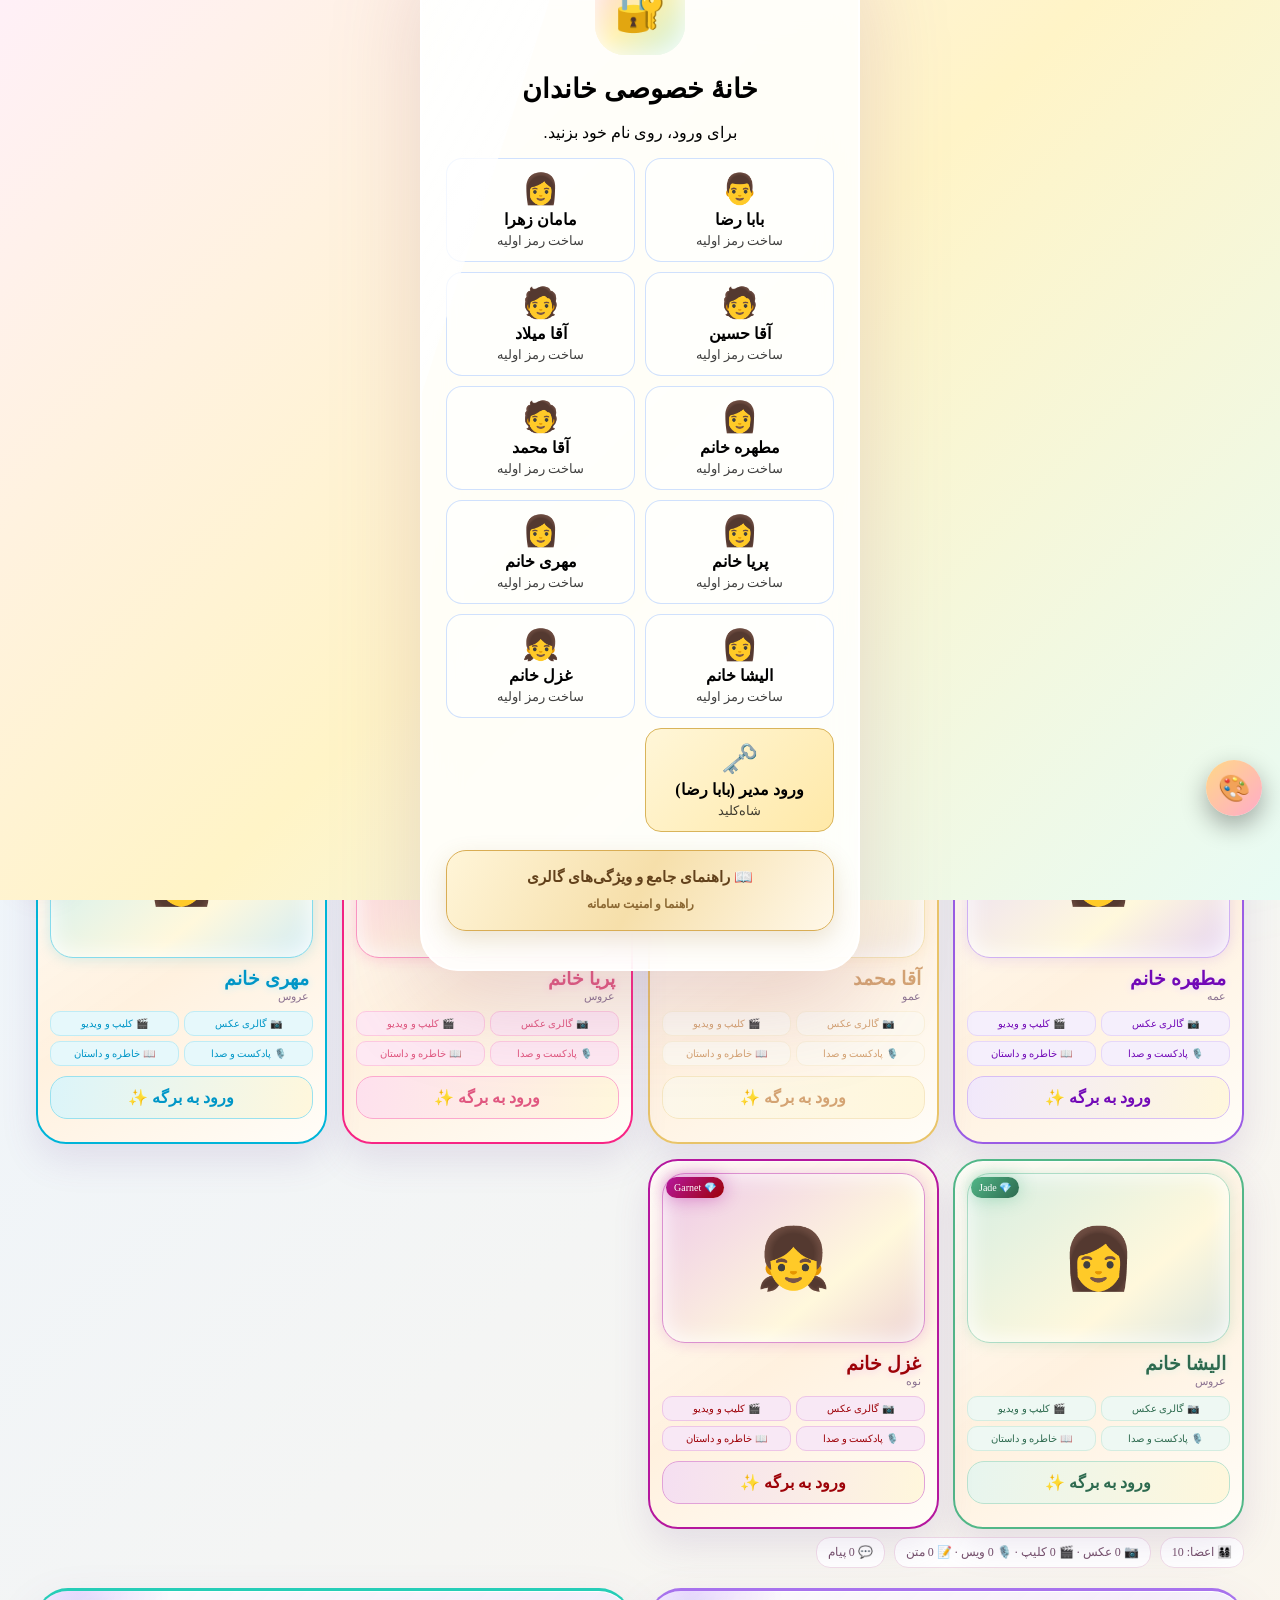
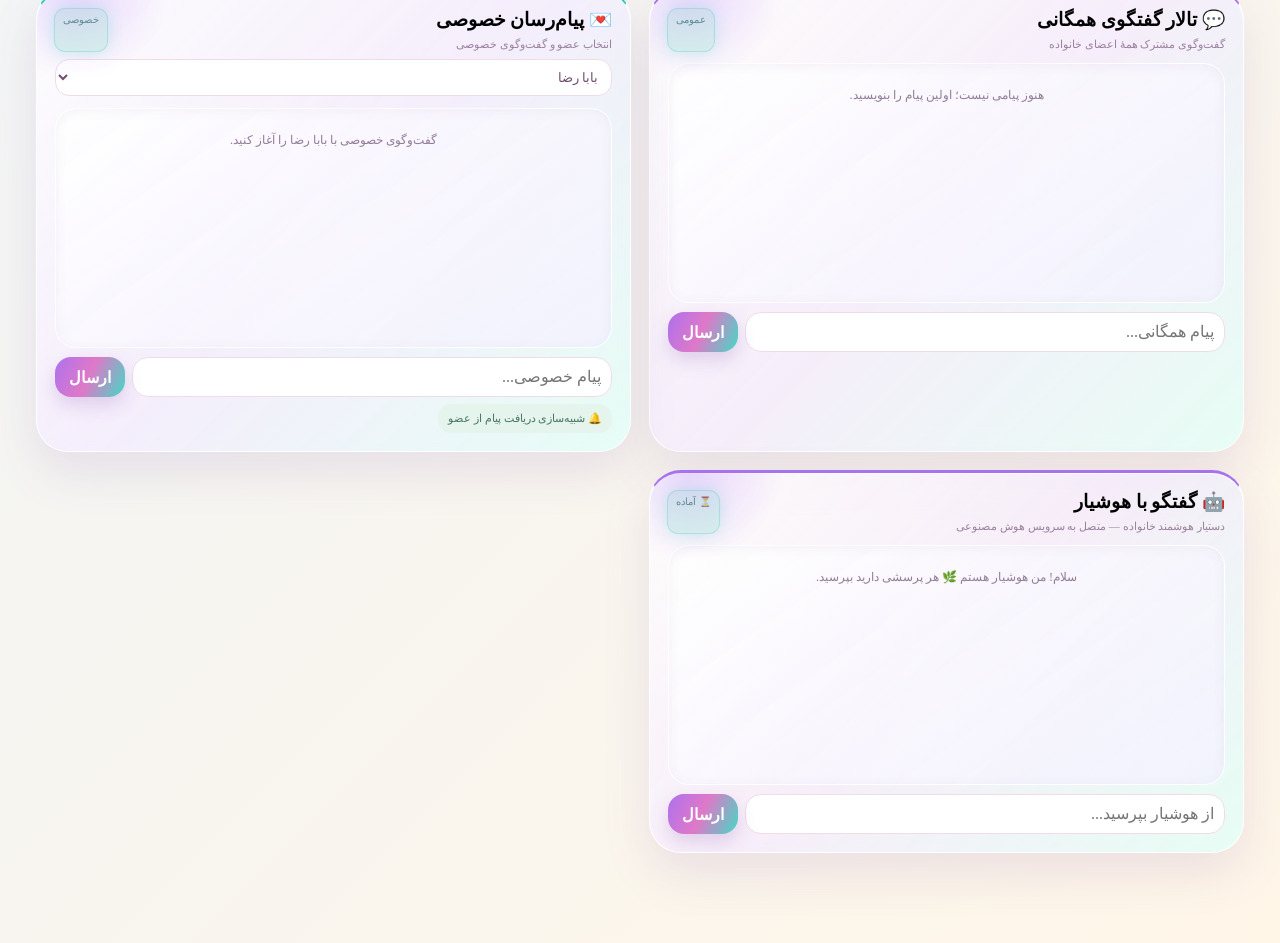
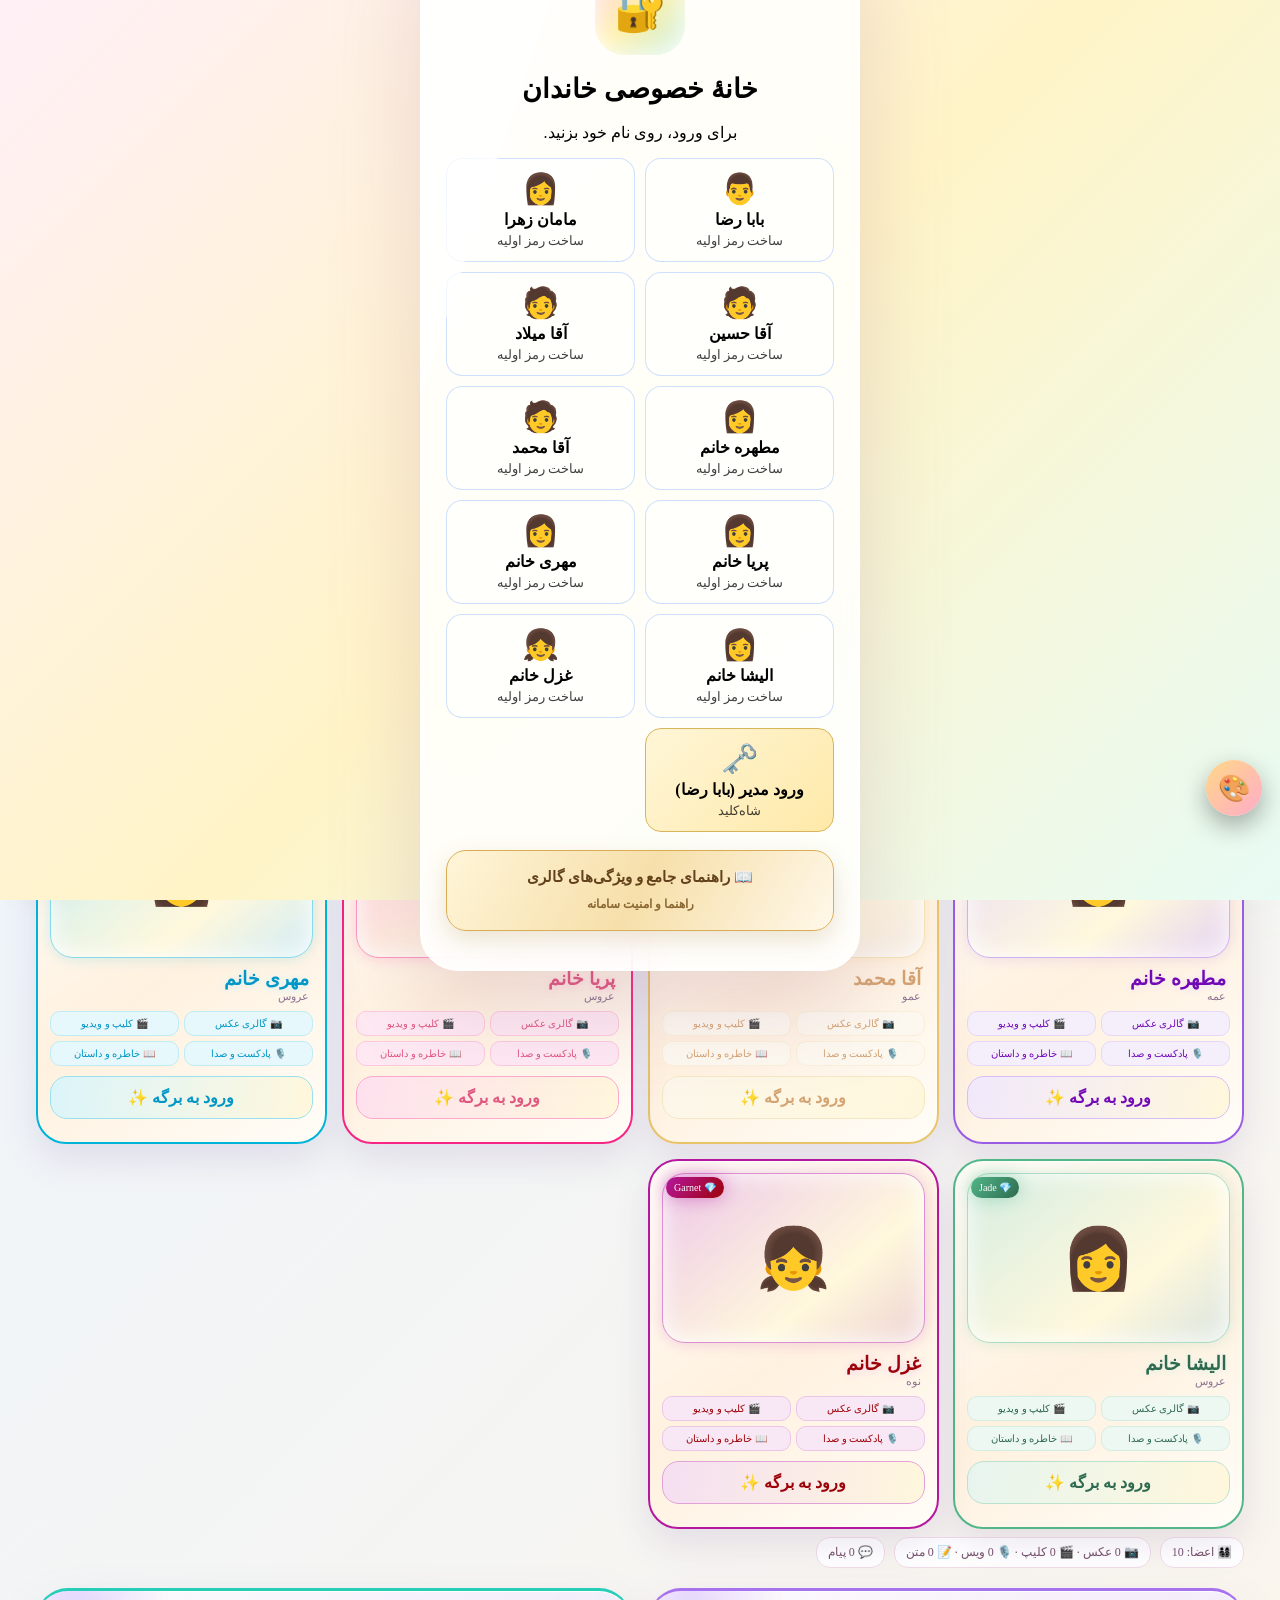
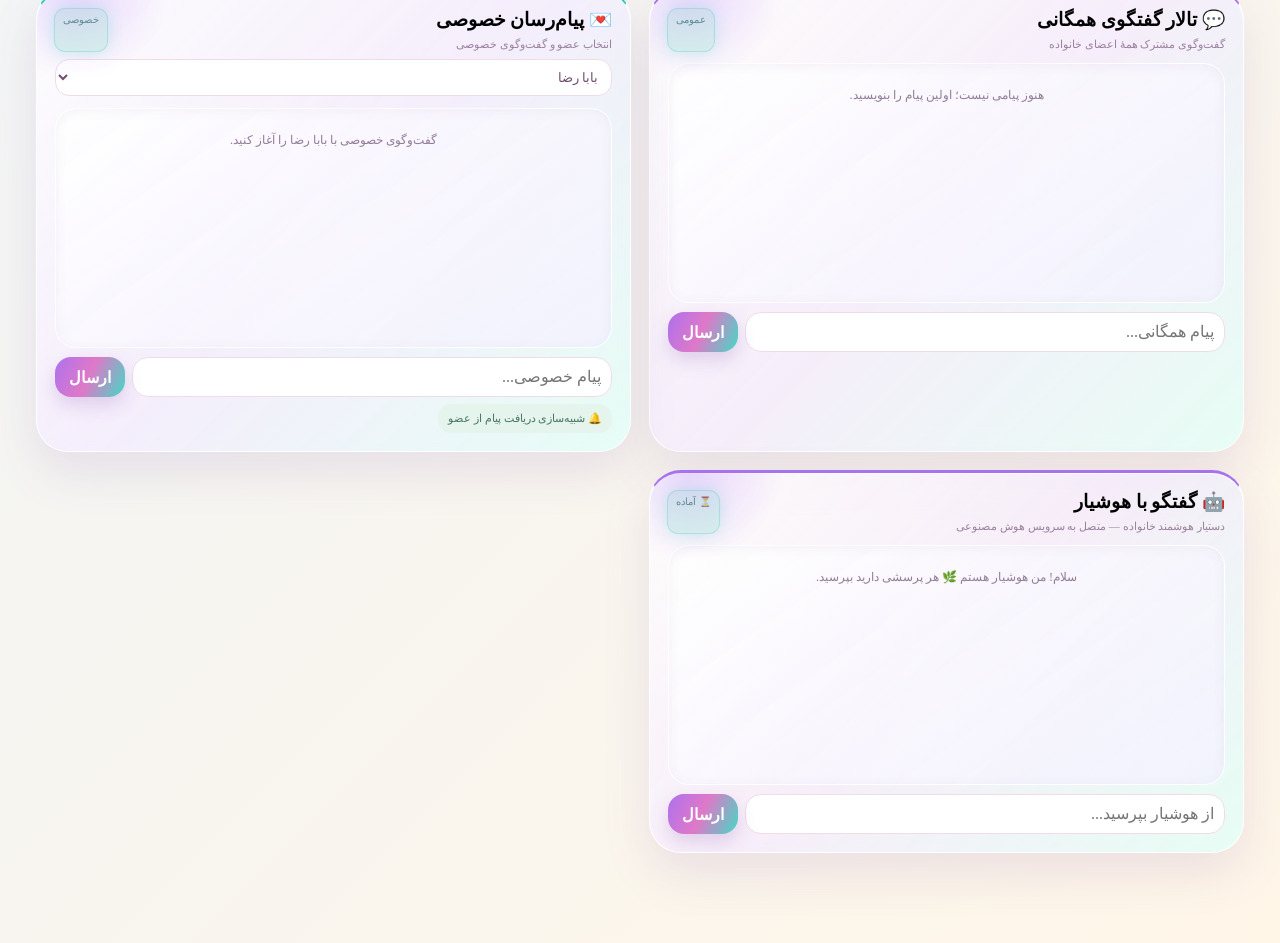
